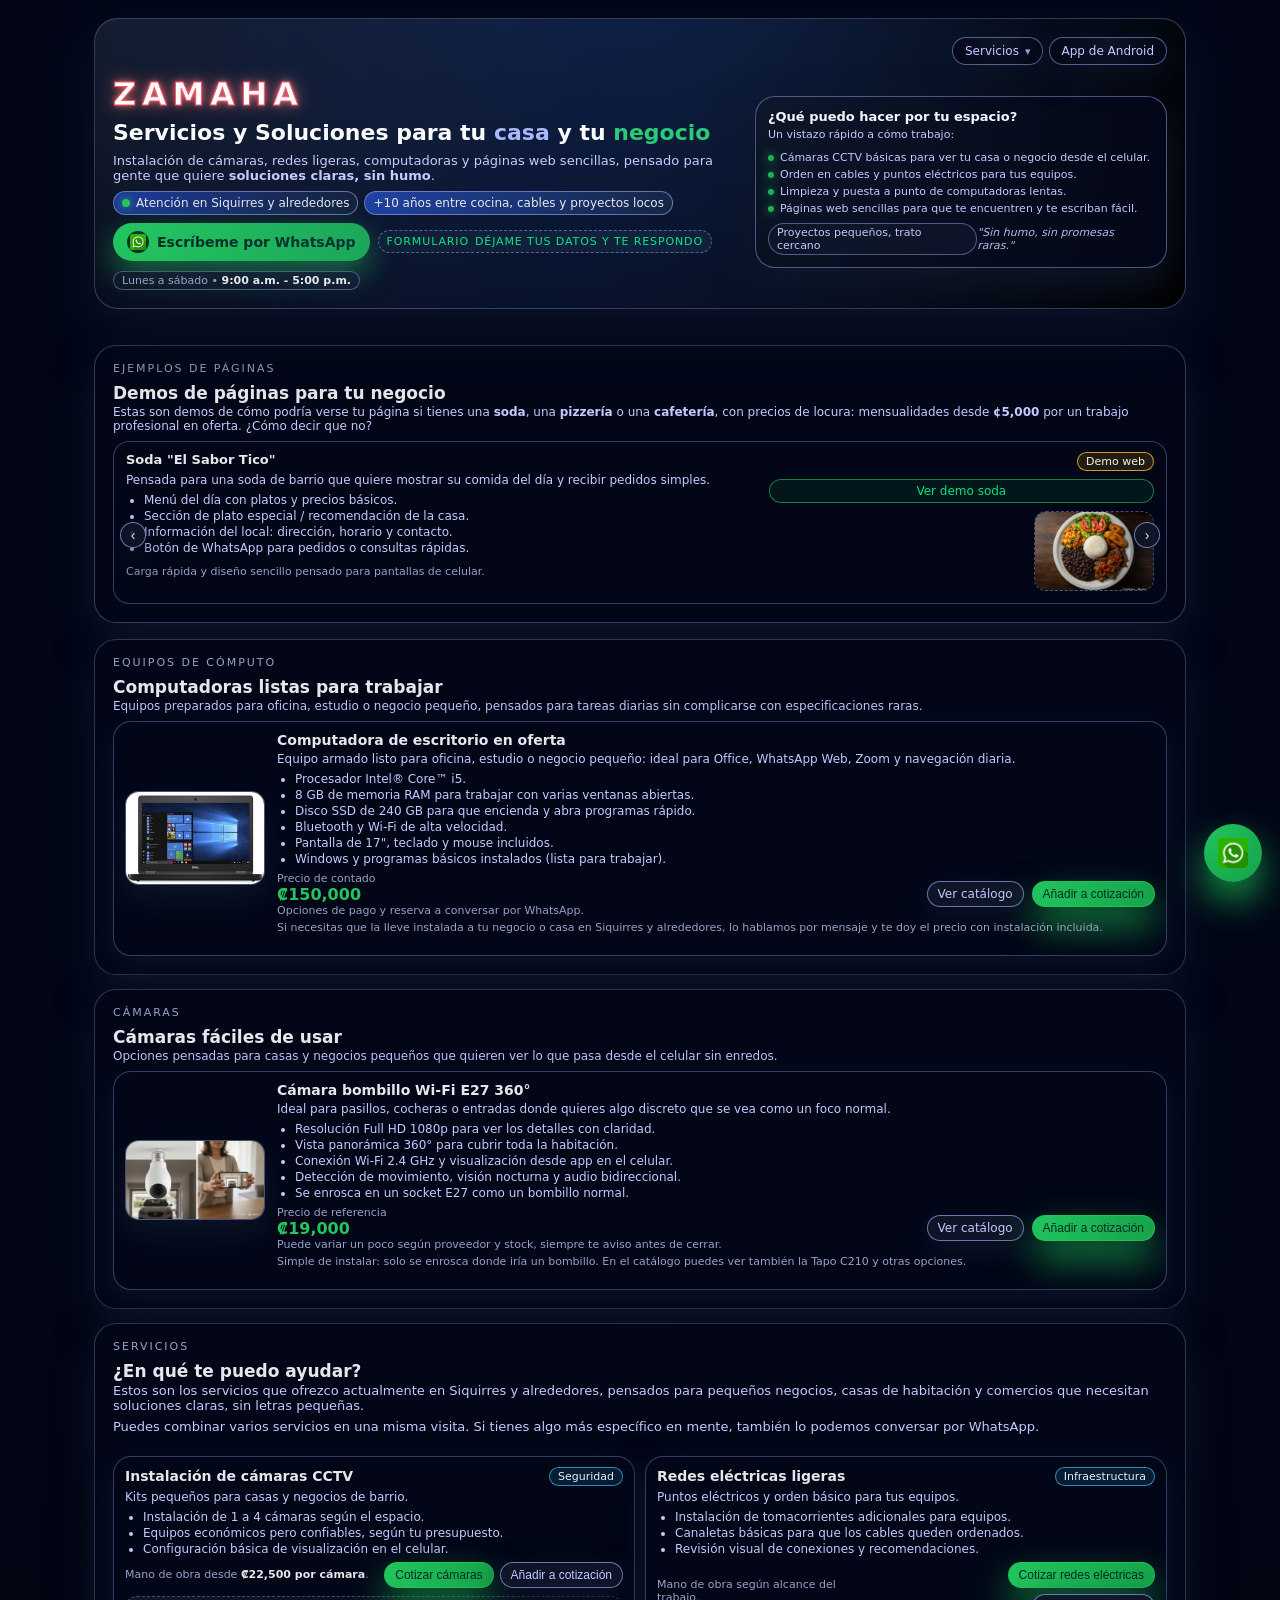
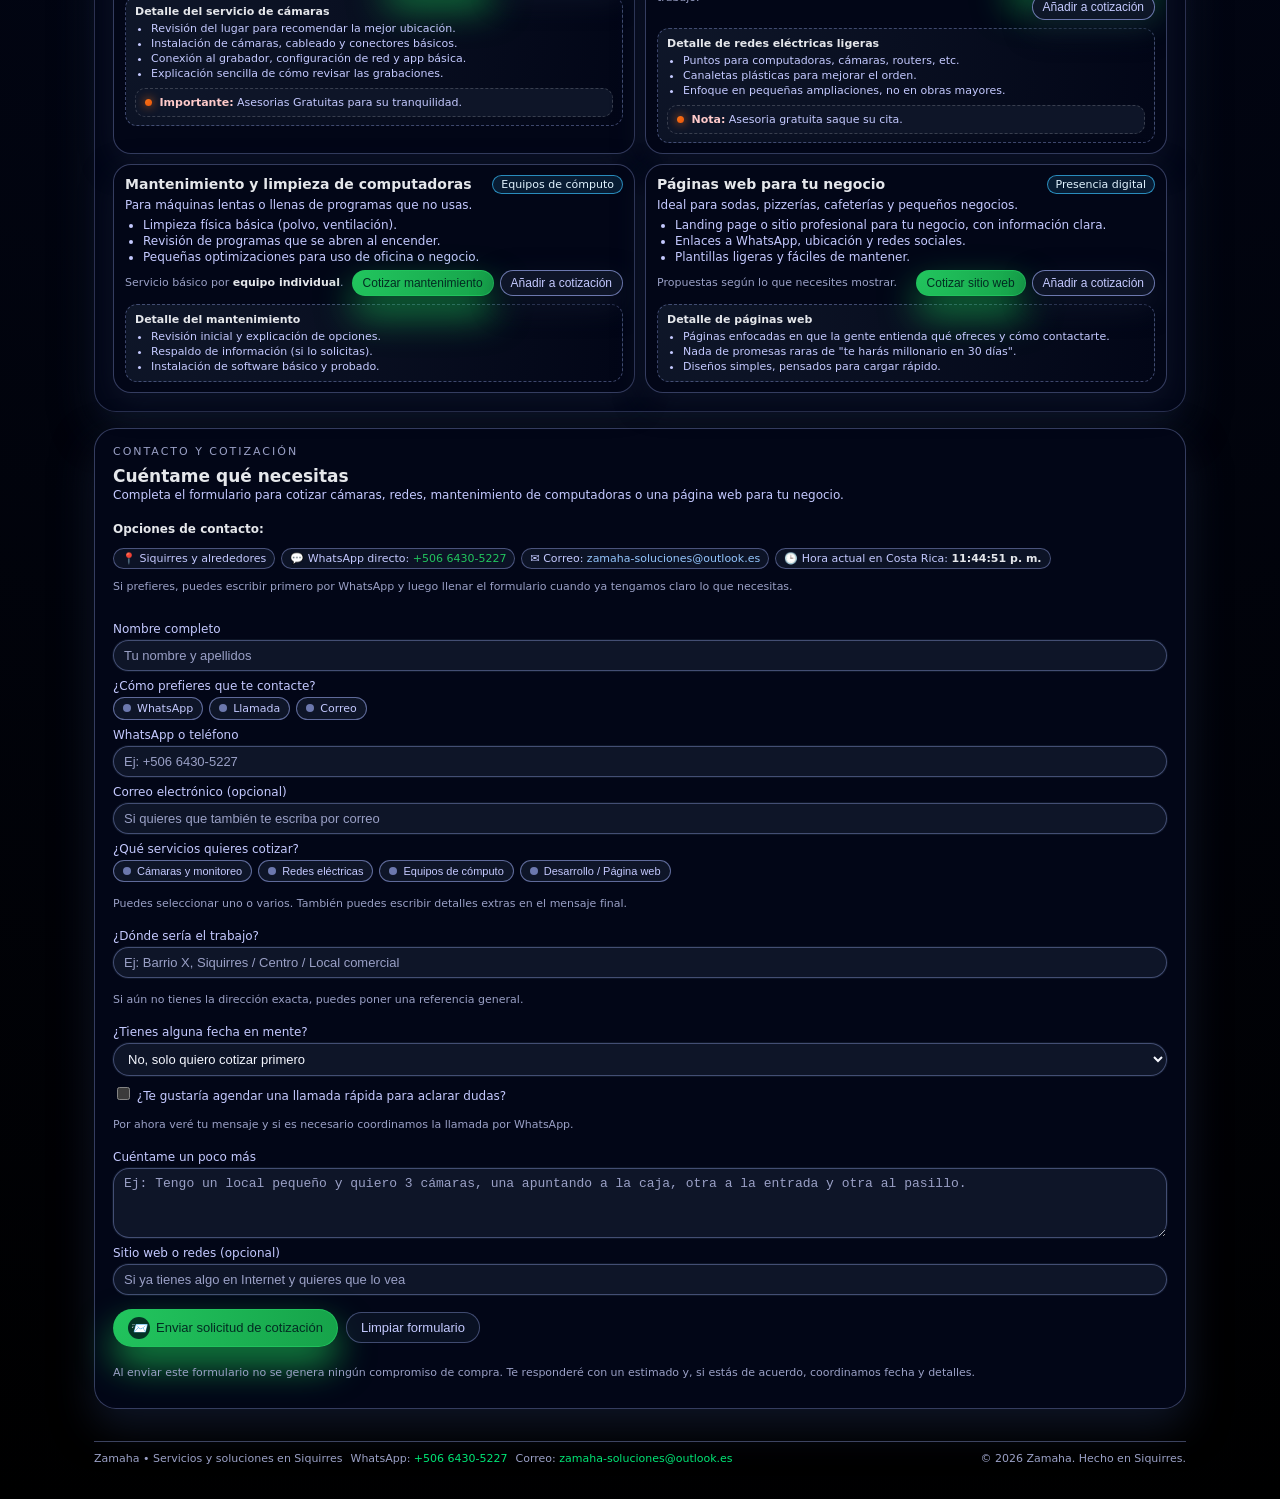
==== index.html @ 5516bb28 "index.html" ====
<!DOCTYPE html>
<html lang="es">
<head>
  <meta charset="UTF-8" />
  <title>Zamaha - Servicios y soluciones </title>
  <meta name="viewport" content="width=device-width, initial-scale=1.0" />
  <!-- Icono de la pestaña -->
  <link rel="icon" href="zamaha-logo.png" type="image/png" />
  <style>
    :root {
      --bg-main: #050816;
      --bg-card: #0c1224;
      --accent: #00c853;
      --accent-soft: rgba(0, 200, 83, 0.15);
      --accent-strong: #00e676;
      --text-main: #f5f7ff;
      --text-soft: #c4c9ff;
      --text-muted: #9aa0c6;
      --brand-red: #ff4b5c;
      --brand-blue: #1976d2;
      --border-soft: rgba(255, 255, 255, 0.08);
      --radius-lg: 22px;
      --radius-md: 16px;
      --radius-pill: 999px;
      --shadow-soft: 0 18px 40px rgba(15, 23, 42, 0.9);
      --shadow-sm: 0 10px 24px rgba(15, 23, 42, 0.65);
    }

    * {
      box-sizing: border-box;
    }

    body {
      margin: 0;
      min-height: 100vh;
      font-family: system-ui, -apple-system, BlinkMacSystemFont, "SF Pro Text",
        "Segoe UI", sans-serif;
      background: radial-gradient(circle at top, #020617 0, #020617 40%, #000 100%);
      color: var(--text-main);
      -webkit-font-smoothing: antialiased;
      color-scheme: dark;
    }

    .page-shell {
      max-width: 1120px;
      margin: 0 auto;
      padding: 18px 14px 34px;
      display: flex;
      flex-direction: column;
      gap: 16px;
    }

    header {
      margin-bottom: 20px;
    }

    .header-card {
      position: relative;
      border-radius: 24px;
      padding: 18px 18px 18px 18px;
      background: radial-gradient(circle at top left, #111827 0, #020617 45%, #000 100%);
      border: 1px solid rgba(148, 163, 231, 0.35);
      box-shadow: 0 22px 60px rgba(15, 23, 42, 0.8);
      overflow: hidden;
    }

    .header-grid {
      display: grid;
      grid-template-columns: minmax(0, 1.8fr) minmax(0, 1.2fr);
      gap: 14px;
      align-items: center;
    }

    .brand-title-display {
      display: inline-flex;
      align-items: center;
      gap: 8px;
      font-size: 32px;
      letter-spacing: 0.18em;
      text-transform: uppercase;
      font-weight: 800;
      color: #ffffff;
      margin-bottom: 6px;
      -webkit-text-stroke: 1px #ff4b5c;
      text-shadow:
        0 0 6px rgba(248, 113, 113, 0.9),
        0 0 18px rgba(248, 113, 113, 0.75);
    }

    .brand-pill {
      padding: 2px 9px;
      border-radius: 999px;
      font-size: 11px;
      text-transform: uppercase;
      letter-spacing: 0.08em;
      border: 1px solid rgba(148, 163, 231, 0.6);
      background: radial-gradient(circle at top left, rgba(30, 64, 175, 0.9), rgba(15, 23, 42, 0.9));
      color: #e5e7eb;
    }

    .hero-title {
      font-size: 22px;
      line-height: 1.25;
      margin: 0 0 6px;
      color: #f9fafb;
    }

    .hero-subtitle {
      margin: 0 0 8px;
      font-size: 13px;
      color: var(--text-soft);
    }

    .hero-badges {
      display: flex;
      flex-wrap: wrap;
      gap: 6px;
      margin-bottom: 8px;
    }

    .hero-badge {
      display: inline-flex;
      align-items: center;
      gap: 6px;
      padding: 4px 8px;
      border-radius: 999px;
      border: 1px solid rgba(148, 163, 231, 0.6);
      background: radial-gradient(circle at top left, rgba(30, 64, 175, 0.85), rgba(15, 23, 42, 0.9));
      font-size: 11px;
      color: #e5e7eb;
    }

    .hero-badge span {
      font-size: 12px;
    }

    .hero-badge-dot {
      width: 8px;
      height: 8px;
      border-radius: 999px;
      background: #22c55e;
      box-shadow: 0 0 10px rgba(34, 197, 94, 0.9);
    }

    .hero-contact-row {
      display: flex;
      flex-wrap: wrap;
      gap: 10px;
      align-items: center;
      margin-top: 8px;
    }

    .hero-contact-main {
      display: flex;
      flex-wrap: wrap;
      align-items: center;
      gap: 8px;
    }

    .hero-whatsapp {
      display: inline-flex;
      align-items: center;
      gap: 8px;
      padding: 8px 14px;
      border-radius: 999px;
      background: radial-gradient(circle at top left, #22c55e, #16a34a);
      color: #022c22;
      font-weight: 600;
      font-size: 14px;
      border: none;
      text-decoration: none;
      box-shadow: 0 12px 30px rgba(34, 197, 94, 0.5);
    }

    .hero-whatsapp-icon {
      width: 22px;
      height: 22px;
      border-radius: 999px;
      background: #022c22;
      display: flex;
      align-items: center;
      justify-content: center;
    }

    .hero-whatsapp-icon img {
      width: 16px;
      height: 16px;
      display: block;
    }

    .hero-secondary-link {
      font-size: 13px;
      color: var(--text-soft);
      text-decoration: none;
      display: inline-flex;
      align-items: center;
      gap: 6px;
      padding: 4px 8px;
      border-radius: 999px;
      background: rgba(15, 23, 42, 0.7);
      border: 1px dashed rgba(148, 163, 231, 0.5);
    }

    .hero-secondary-link span {
      font-size: 11px;
      text-transform: uppercase;
      letter-spacing: 0.08em;
      color: var(--accent-strong);
    }

    .hero-contact-meta {
      font-size: 11px;
      color: var(--text-muted);
      display: flex;
      gap: 10px;
      flex-wrap: wrap;
    }

    .hero-contact-meta strong {
      color: #e5e7eb;
    }

    .hero-contact-chip {
      padding: 2px 8px;
      border-radius: 999px;
      border: 1px solid rgba(148, 163, 231, 0.45);
      background: rgba(15, 23, 42, 0.75);
    }

    .hero-visual {
      position: relative;
      padding-left: 4px;
    }

    .hero-visual-card {
      position: relative;
      border-radius: 20px;
      padding: 12px;
      background: radial-gradient(circle at top left, rgba(15, 23, 42, 0.9), #020617);
      border: 1px solid rgba(148, 163, 231, 0.5);
      box-shadow: 0 18px 40px rgba(15, 23, 42, 0.85);
      overflow: hidden;
    }

    .hero-visual-title {
      font-size: 13px;
      font-weight: 600;
      margin-bottom: 4px;
    }

    .hero-visual-subtitle {
      font-size: 11px;
      color: var(--text-soft);
      margin-bottom: 10px;
    }

    .hero-visual-list {
      list-style: none;
      padding: 0;
      margin: 0 0 8px;
      font-size: 11px;
      color: var(--text-soft);
      display: grid;
      gap: 4px;
    }

    .hero-visual-list li {
      display: flex;
      align-items: center;
      gap: 6px;
    }

    .hero-visual-list li::before {
      content: "";
      width: 6px;
      height: 6px;
      border-radius: 999px;
      background: radial-gradient(circle at top left, #22c55e, #16a34a);
      box-shadow: 0 0 10px rgba(34, 197, 94, 0.9);
    }

    .hero-visual-footer {
      display: flex;
      justify-content: space-between;
      align-items: center;
      font-size: 11px;
      color: var(--text-soft);
      margin-top: 6px;
    }

    .hero-visual-badge {
      padding: 2px 8px;
      border-radius: 999px;
      border: 1px solid rgba(148, 163, 231, 0.5);
      background: rgba(15, 23, 42, 0.85);
    }

    .hero-visual-quote {
      font-style: italic;
      opacity: 0.9;
    }

    .hero-gradient-orbit {
      position: absolute;
      inset: -40%;
      background: radial-gradient(circle at top center, rgba(59, 130, 246, 0.35), transparent 60%);
      opacity: 0.7;
      pointer-events: none;
      mix-blend-mode: screen;
    }

    .hero-gradient-orbit::after {
      content: "";
      position: absolute;
      inset: 10%;
      border-radius: 999px;
      border: 1px dashed rgba(148, 163, 231, 0.4);
      opacity: 0.5;
    }

    /* ====== SECCIONES PRINCIPALES (UNA COLUMNA) ====== */
    main {
      display: flex;
      flex-direction: column;
      gap: 16px;
      align-items: stretch;
    }

    .main-column {
      display: flex;
      flex-direction: column;
      gap: 14px;
      width: 100%;
    }

    .section-label {
      font-size: 11px;
      text-transform: uppercase;
      letter-spacing: 0.18em;
      color: var(--text-muted);
      margin-bottom: 8px;
    }

    .section-title {
      font-size: 17px;
      margin: 0 0 2px;
      color: #e5e7eb;
    }

    .section-subtitle {
      font-size: 12px;
      color: var(--text-soft);
      margin: 0 0 8px;
    }

    .services-section {
      padding: 16px 18px 18px;
      border-radius: 22px;
      background: linear-gradient(145deg, #020617, #020617 45%, #020617);
      border: 1px solid rgba(148, 163, 231, 0.3);
      box-shadow: 0 18px 40px rgba(15, 23, 42, 0.85);
    }

    .services-grid {
      display: grid;
      grid-template-columns: minmax(0, 1fr);
      gap: 16px;
    }

    .services-intro {
      font-size: 13px;
      color: var(--text-soft);
    }

    .services-intro p {
      margin: 0 0 6px;
    }

    .services-intro strong {
      color: #e5e7eb;
    }

    .services-list {
      display: grid;
      grid-template-columns: minmax(0, 1fr);
      gap: 10px;
    }

    .service-card {
      position: relative;
      padding: 10px 11px 10px;
      border-radius: 18px;
      background: radial-gradient(circle at top left, #020617, #020617 60%, #020617);
      border: 1px solid rgba(148, 163, 231, 0.35);
      box-shadow: 0 10px 30px rgba(15, 23, 42, 0.8);
      overflow: hidden;
    }

    .service-header {
      display: flex;
      justify-content: space-between;
      align-items: center;
      gap: 8px;
      margin-bottom: 4px;
    }

    .service-title {
      margin: 0;
      font-size: 14px;
      color: #e5e7eb;
    }

    .service-tag {
      font-size: 11px;
      padding: 2px 8px;
      border-radius: 999px;
      background: rgba(56, 189, 248, 0.12);
      border: 1px solid rgba(56, 189, 248, 0.7);
      color: #e0f2fe;
      white-space: nowrap;
    }

    .service-highlight {
      font-size: 12px;
      color: var(--text-soft);
      margin-bottom: 6px;
    }

    .service-bullets {
      margin: 0 0 6px;
      padding-left: 18px;
      font-size: 12px;
      color: var(--text-soft);
    }

    .service-bullets li + li {
      margin-top: 2px;
    }

    .service-footer {
      display: flex;
      justify-content: space-between;
      align-items: center;
      gap: 8px;
      margin-top: 4px;
    }

    .service-price {
      font-size: 11px;
      color: var(--text-muted);
    }

    .service-price strong {
      color: #e5e7eb;
      font-weight: 600;
    }

    .service-actions {
      display: flex;
      flex-wrap: wrap;
      gap: 6px;
      justify-content: flex-end;
    }

    .service-tooltip {
      margin-top: 8px;
      padding: 8px 9px;
      border-radius: 12px;
      background: radial-gradient(circle at top left, rgba(15, 23, 42, 0.98), #020617);
      border: 1px dashed rgba(148, 163, 231, 0.4);
      font-size: 11px;
      color: var(--text-soft);
    }

    .service-tooltip-title {
      font-weight: 600;
      color: #e5e7eb;
      margin-bottom: 4px;
      font-size: 11px;
    }

    .service-list {
      margin: 0;
      padding-left: 16px;
    }

    .service-list li + li {
      margin-top: 2px;
    }

    .risk-zone-warning {
      margin-top: 8px;
      padding: 7px 9px;
      border-radius: 10px;
      border: 1px dashed rgba(248, 250, 252, 0.18);
      background: rgba(15, 23, 42, 0.95);
      font-size: 11px;
      color: var(--text-soft);
    }

    .risk-zone-warning strong {
      color: #fecaca;
    }

    .risk-dot {
      display: inline-block;
      width: 7px;
      height: 7px;
      border-radius: 999px;
      background: radial-gradient(circle at top left, #f97316, #ea580c);
      box-shadow: 0 0 10px rgba(248, 113, 22, 0.9);
      margin-right: 4px;
    }

    /* ======== PC Y CÁMARAS EN OFERTA ======== */
    .product-layout {
      display: grid;
      grid-template-columns: 140px minmax(0, 1fr);
      gap: 12px;
      align-items: center;
    }

    .product-image-wrapper {
      border-radius: 14px;
      border: 1px solid rgba(148, 163, 231, 0.45);
      background: radial-gradient(circle at top left, rgba(15, 23, 42, 0.98), #020617);
      overflow: hidden;
      box-shadow: 0 14px 32px rgba(15, 23, 42, 0.9);
    }

    .product-image {
      width: 100%;
      height: 100%;
      max-height: 130px;
      object-fit: cover;
      display: block;
    }

    .product-info-title {
      font-size: 14px;
      color: #e5e7eb;
      margin: 0 0 4px;
    }

    .product-info-sub {
      font-size: 12px;
      color: var(--text-soft);
      margin: 0 0 6px;
    }

    .product-specs {
      margin: 0 0 6px;
      padding-left: 18px;
      font-size: 12px;
      color: var(--text-soft);
    }

    .product-specs li + li {
      margin-top: 2px;
    }

    .product-footer-row {
      display: flex;
      flex-wrap: wrap;
      gap: 8px;
      align-items: center;
      justify-content: space-between;
    }

    .product-actions-row {
      display: flex;
      flex-wrap: wrap;
      gap: 8px;
      justify-content: flex-end;
      align-items: center;
    }

    .product-price {
      font-size: 13px;
      color: #e5e7eb;
    }

    .product-price span {
      font-size: 11px;
      color: var(--text-muted);
      display: block;
    }

    .product-price strong {
      font-size: 16px;
      color: #22c55e;
    }

    .product-note {
      font-size: 11px;
      color: var(--text-muted);
      margin-top: 4px;
    }

    .examples-section {
      padding: 16px 18px 18px;
      border-radius: 22px;
      background: radial-gradient(circle at top left, #020617, #020617 60%, #020617);
      border: 1px solid rgba(148, 163, 231, 0.35);
      box-shadow: 0 18px 40px rgba(15, 23, 42, 0.85);
    }

    .examples-grid {
      margin-top: 6px;
      display: grid;
      grid-template-columns: minmax(0, 1fr);
      gap: 10px;
    }

    .examples-card,
    .example-card {
      border-radius: 18px;
      padding: 10px 12px;
      background: radial-gradient(circle at top left, #020617, #020617 60%, #020617);
      border: 1px solid rgba(148, 163, 231, 0.35);
      box-shadow: 0 10px 30px rgba(15, 23, 42, 0.8);
      font-size: 13px;
      color: var(--text-soft);
    }

    .example-header {
      display: flex;
      justify-content: space-between;
      align-items: center;
      gap: 8px;
      margin-bottom: 4px;
    }

    .example-title {
      margin: 0;
      font-size: 13px;
      color: #e5e7eb;
    }

    .example-label {
      font-size: 11px;
      padding: 2px 8px;
      border-radius: 999px;
      border: 1px solid rgba(56, 189, 248, 0.7);
      background: rgba(56, 189, 248, 0.12);
      color: #e0f2fe;
      white-space: nowrap;
    }

    .example-desc {
      margin: 0;
      font-size: 12px;
    }

    .example-actions {
      margin-top: 6px;
      display: flex;
      flex-wrap: wrap;
      gap: 6px;
    }

    .example-link {
      font-size: 12px;
      color: var(--accent-strong);
      text-decoration: none;
      display: inline-flex;
      align-items: center;
      gap: 6px;
      padding: 4px 8px;
      border-radius: 999px;
      background: rgba(22, 163, 74, 0.1);
      border: 1px solid rgba(34, 197, 94, 0.6);
    }

    .example-link span {
      font-size: 12px;
    }

    .example-note {
      font-size: 11px;
      color: var(--text-muted);
      margin-top: 4px;
    }

    .web-examples-grid {
      margin-top: 10px;
      display: grid;
      grid-template-columns: minmax(0, 1fr);
      gap: 10px;
    }

    .contact-card {
      padding: 16px 18px 18px;
      border-radius: 22px;
      background: radial-gradient(circle at top left, #020617, #020617 60%, #020617);
      border: 1px solid rgba(148, 163, 231, 0.35);
      box-shadow: 0 18px 40px rgba(15, 23, 42, 0.9);
    }

    .contact-grid {
      display: grid;
      grid-template-columns: minmax(0, 1fr);
      gap: 10px;
    }

    .contact-meta {
      font-size: 12px;
      color: var(--text-soft);
    }

    .contact-meta strong {
      color: #e5e7eb;
    }

    .contact-meta-row {
      display: flex;
      flex-wrap: wrap;
      gap: 6px;
      margin-top: 6px;
    }

    .contact-chip {
      padding: 3px 8px;
      border-radius: 999px;
      background: rgba(15, 23, 42, 0.85);
      border: 1px solid rgba(148, 163, 231, 0.45);
      font-size: 11px;
      color: var(--text-soft);
    }

    form {
      margin-top: 8px;
      display: grid;
      grid-template-columns: minmax(0, 1fr);
      gap: 8px;
    }

    label {
      font-size: 12px;
      color: var(--text-soft);
    }

    .field-group {
      display: flex;
      flex-direction: column;
      gap: 4px;
    }

    input[type="text"],
    input[type="email"],
    input[type="tel"],
    input[type="date"],
    input[type="time"],
    input[type="url"],
    textarea,
    select {
      width: 100%;
      border-radius: 999px;
      border: 1px solid rgba(148, 163, 231, 0.4);
      background: rgba(15, 23, 42, 0.95);
      color: var(--text-main);
      padding: 7px 10px;
      font-size: 13px;
      outline: none;
      box-shadow: 0 0 0 1px rgba(15, 23, 42, 0.9);
    }

    textarea {
      border-radius: 16px;
      min-height: 70px;
      resize: vertical;
    }

    input::placeholder,
    textarea::placeholder {
      color: var(--text-muted);
    }

    input:focus,
    textarea:focus,
    select:focus {
      border-color: rgba(34, 197, 94, 0.8);
      box-shadow: 0 0 0 1px rgba(22, 163, 74, 0.75);
    }

    .small-hint {
      font-size: 11px;
      color: var(--text-muted);
    }

    .pill-row {
      display: flex;
      flex-wrap: wrap;
      gap: 6px;
    }

    .pill {
      padding: 4px 9px;
      border-radius: 999px;
      border: 1px solid rgba(148, 163, 231, 0.6);
      background: rgba(15, 23, 42, 0.95);
      font-size: 11px;
      color: var(--text-soft);
      display: inline-flex;
      align-items: center;
      gap: 6px;
      cursor: pointer;
      user-select: none;
    }

    .pill.active {
      background: rgba(22, 163, 74, 0.15);
      border-color: rgba(34, 197, 94, 0.8);
      color: var(--accent-strong);
    }

    .pill-dot {
      width: 8px;
      height: 8px;
      border-radius: 999px;
      background: rgba(148, 163, 231, 0.7);
    }

    .pill.active .pill-dot {
      background: radial-gradient(circle at top left, #22c55e, #16a34a);
      box-shadow: 0 0 8px rgba(34, 197, 94, 0.9);
    }

    .btn-row {
      display: flex;
      flex-wrap: wrap;
      gap: 8px;
      margin-top: 6px;
      align-items: center;
    }

    .btn {
      display: inline-flex;
      align-items: center;
      justify-content: center;
      gap: 6px;
      padding: 7px 14px;
      border-radius: 999px;
      border: 1px solid rgba(148, 163, 231, 0.65);
      background: rgba(15, 23, 42, 0.95);
      color: var(--text-main);
      font-size: 13px;
      cursor: pointer;
      text-decoration: none;
      transition:
        background 0.12s ease,
        border-color 0.12s ease,
        transform 0.08s ease,
        box-shadow 0.12s ease;
      box-shadow: 0 10px 28px rgba(15, 23, 42, 0.85);
    }

    .btn-small {
      padding: 5px 10px;
      font-size: 12px;
    }

    .btn-primary {
      background: radial-gradient(circle at top left, #22c55e, #16a34a);
      color: #022c22;
      border-color: rgba(34, 197, 94, 0.9);
      box-shadow: 0 18px 36px rgba(22, 163, 74, 0.85);
    }

    .btn-primary:hover {
      filter: brightness(1.06);
      transform: translateY(-1px);
    }

    .btn-secondary {
      background: rgba(15, 23, 42, 0.95);
      color: var(--text-soft);
      border-color: rgba(148, 163, 231, 0.7);
    }

    .btn-secondary:hover {
      background: radial-gradient(circle at top, rgba(15, 23, 42, 0.9), #020617);
      transform: translateY(-1px);
    }

    .btn-ghost {
      background: rgba(15, 23, 42, 0.65);
      border-color: rgba(148, 163, 231, 0.4);
      color: var(--text-soft);
      box-shadow: none;
    }

    .btn-ghost:hover {
      background: radial-gradient(circle at top, rgba(15, 23, 42, 0.85), #020617);
      box-shadow: var(--shadow-sm);
    }

    .btn-whatsapp {
      background: radial-gradient(circle at top left, #22c55e, #16a34a);
      color: #022c22;
      border-color: rgba(34, 197, 94, 0.9);
      box-shadow: 0 18px 36px rgba(22, 163, 74, 0.85);
    }

    .btn-whatsapp:hover {
      filter: brightness(1.06);
      transform: translateY(-1px);
    }

    .btn-icon {
      width: 22px;
      height: 22px;
      border-radius: 999px;
      background: rgba(2, 44, 34, 0.95);
      display: inline-flex;
      align-items: center;
      justify-content: center;
      color: #bbf7d0;
      font-size: 14px;
    }

    /* ----- LAYOUT RESPONSIVE ----- */
    @media (min-width: 840px) {
      .services-list {
        grid-template-columns: minmax(0, 1.1fr) minmax(0, 1.1fr);
      }

      .web-examples-grid {
        grid-template-columns: minmax(0, 1.1fr) minmax(0, 1.1fr);
      }
    }

    @media (max-width: 840px) {
      .header-grid {
        grid-template-columns: minmax(0, 1fr);
      }

      .hero-visual {
        margin-top: 10px;
      }

      .product-layout {
        grid-template-columns: minmax(0, 1fr);
      }
    }

    @media (max-width: 640px) {
      .page-shell {
        padding: 14px 10px 24px;
      }

      .header-card {
        padding: 16px 14px 16px;
      }

      .services-section,
      .examples-section,
      .contact-card {
        padding: 14px 12px 14px;
      }
    }

    /* ----- CARRUSEL DE EJEMPLOS DE PÁGINAS WEB ----- */
    .carousel {
      position: relative;
      margin-top: 8px;
      overflow: hidden;
      border-radius: 16px;
      border: 1px solid rgba(148, 163, 231, 0.35);
      background: radial-gradient(circle at top left, #020617, #020617 65%, #020617);
    }

    .carousel-track {
      display: flex;
      transition: transform 0.4s ease;
    }

    .carousel-slide {
      min-width: 100%;
      padding: 10px 12px 12px;
    }

    .carousel-content {
      display: grid;
      grid-template-columns: minmax(0, 1.8fr) minmax(0, 1.1fr);
      gap: 12px;
      font-size: 12px;
      color: var(--text-soft);
      align-items: flex-start;
    }

    .carousel-main {
      display: flex;
      flex-direction: column;
      gap: 6px;
    }

    .carousel-side {
      display: flex;
      flex-direction: column;
      gap: 8px;
      align-items: flex-end;
      text-align: right;
    }

    .carousel-title-row {
      display: flex;
      justify-content: space-between;
      align-items: center;
      gap: 8px;
    }

    .carousel-title {
      margin: 0;
      font-size: 13px;
      color: #e5e7eb;
    }

    .carousel-badge {
      font-size: 11px;
      padding: 2px 8px;
      border-radius: 999px;
      border: 1px solid rgba(251, 191, 36, 0.8);
      background: rgba(251, 191, 36, 0.12);
      color: #fef3c7;
      white-space: nowrap;
    }

    .carousel-text {
      margin: 0;
      font-size: 12px;
    }

    .carousel-bullets {
      margin: 0;
      padding-left: 18px;
      font-size: 12px;
      color: var(--text-soft);
    }

    .carousel-bullets li + li {
      margin-top: 2px;
    }

    .carousel-image-placeholder {
      width: 120px;
      height: 80px;
      border-radius: 12px;
      border: 1px dashed rgba(148, 163, 231, 0.45);
      background: radial-gradient(circle at top left, rgba(15, 23, 42, 0.98), #020617);
      overflow: hidden;
      position: relative;
      cursor: zoom-in;
    }

    .carousel-image-preview {
      width: 100%;
      height: 100%;
      object-fit: cover;
      display: block;
      transition: transform 0.18s ease;
    }

    .carousel-image-placeholder:hover .carousel-image-preview {
      transform: scale(1.08);
    }

    .carousel-demo-link {
      justify-content: center;
      width: 100%;
    }

    .carousel-controls {
      position: absolute;
      inset-block: 50%;
      left: 0;
      right: 0;
      display: flex;
      justify-content: space-between;
      padding: 0 6px;
      transform: translateY(-50%);
      pointer-events: none;
    }

    .carousel-btn {
      width: 26px;
      height: 26px;
      border-radius: 999px;
      border: 1px solid rgba(148, 163, 231, 0.7);
      background: rgba(15, 23, 42, 0.9);
      color: #e5e7eb;
      display: inline-flex;
      align-items: center;
      justify-content: center;
      font-size: 14px;
      cursor: pointer;
      pointer-events: auto;
      transition:
        background 0.12s ease,
        transform 0.08s ease,
        border-color 0.12s ease;
      box-shadow: 0 12px 30px rgba(15, 23, 42, 0.9);
    }

    .carousel-btn:hover {
      background: rgba(30, 64, 175, 0.95);
      border-color: rgba(191, 219, 254, 1);
      transform: translateY(-1px);
    }

    @media (max-width: 720px) {
      .carousel-content {
        grid-template-columns: minmax(0, 1fr);
      }
      .carousel-side {
        align-items: flex-start;
        text-align: left;
      }
      .carousel-demo-link {
        width: auto;
        align-self: flex-start;
      }
    }

    /* ----- LIGHTBOX DE IMÁGENES ----- */
    .image-lightbox {
      position: fixed;
      inset: 0;
      display: none;
      align-items: center;
      justify-content: center;
      z-index: 70;
    }

    .image-lightbox-backdrop {
      position: absolute;
      inset: 0;
      background: rgba(0, 0, 0, 0.78);
    }

    .image-lightbox-img {
      position: relative;
      max-width: 92vw;
      max-height: 92vh;
      border-radius: 18px;
      box-shadow: 0 24px 80px rgba(15, 23, 42, 0.95);
      border: 1px solid rgba(148, 163, 231, 0.6);
    }

    /* ----- FOOTER ----- */
    footer {
      margin-top: 16px;
      padding: 10px 0 0;
      border-top: 1px solid rgba(148, 163, 231, 0.4);
      display: flex;
      justify-content: space-between;
      align-items: center;
      gap: 10px;
      font-size: 11px;
      color: var(--text-muted);
    }

    .footer-left,
    .footer-right {
      display: flex;
      flex-wrap: wrap;
      gap: 8px;
      align-items: center;
    }

    .footer-left a {
      color: var(--accent-strong);
      text-decoration: none;
    }

    .footer-left a:hover {
      text-decoration: underline;
    }

    .footer-right span {
      white-space: nowrap;
    }

    @media (max-width: 640px) {
      footer {
        flex-direction: column;
        align-items: flex-start;
      }

      .footer-right {
        justify-content: flex-start;
      }
    }

    /* ----- Menú de servicios en el header ----- */
    .header-top-row {
      display: flex;
      justify-content: flex-end;
      align-items: center;
      margin-bottom: 10px;
      position: relative;
      z-index: 3;
      gap: 8px;
    }

    .services-tab-wrapper {
      position: relative;
      display: inline-flex;
      align-items: center;
    }

    .services-tab-button {
      display: inline-flex;
      align-items: center;
      gap: 6px;
      padding: 6px 12px;
      border-radius: 999px;
      border: 1px solid rgba(148, 163, 231, 0.55);
      background: radial-gradient(circle at top, rgba(15, 23, 42, 0.9), #020617);
      color: var(--text-soft);
      font-size: 12px;
      cursor: pointer;
      box-shadow: 0 10px 30px rgba(15, 23, 42, 0.7);
      backdrop-filter: blur(12px);
      -webkit-backdrop-filter: blur(12px);
      text-decoration: none;
      transition:
        background 0.16s ease,
        border-color 0.16s ease,
        color 0.16s ease,
        transform 0.08s ease;
    }

    .services-tab-button:hover {
      border-color: var(--accent-strong);
      color: var(--accent-strong);
      transform: translateY(-1px);
    }

    .services-tab-chevron {
      font-size: 11px;
      opacity: 0.8;
    }

    .services-dropdown-menu {
      position: absolute;
      top: 100%;
      right: 0;
      margin-top: 0;
      min-width: 220px;
      padding: 8px;
      border-radius: 14px;
      background: radial-gradient(circle at top, rgba(15, 23, 42, 1), #020617);
      border: 1px solid var(--border-soft);
      box-shadow: 0 18px 45px rgba(15, 23, 42, 0.85);
      display: none;
      z-index: 22;
    }

    .services-dropdown-menu a {
      display: block;
      padding: 7px 10px;
      border-radius: 10px;
      font-size: 13px;
      color: var(--text-soft);
      text-decoration: none;
      line-height: 1.3;
      transition:
        background 0.14s ease,
        color 0.14s ease,
        transform 0.08s ease;
    }

    .services-dropdown-menu a + a {
      margin-top: 4px;
    }

    .services-dropdown-menu a:hover {
      background: rgba(22, 163, 74, 0.12);
      color: var(--accent-strong);
      transform: translateX(2px);
    }

    .services-tab-wrapper:hover .services-dropdown-menu {
      display: block;
    }

    @media (max-width: 768px) {
      .header-top-row {
        justify-content: flex-start;
        margin-bottom: 10px;
      }

      .services-dropdown-menu {
        right: auto;
        left: 0;
        width: min(260px, 80vw);
      }
    }

    /* ----- Botón flotante de WhatsApp ----- */
    .floating-whatsapp {
      position: fixed;
      right: 18px;
      bottom: 18px;
      width: 58px;
      height: 58px;
      border-radius: 999px;
      background: radial-gradient(circle at top left, #22c55e, #16a34a);
      display: flex;
      align-items: center;
      justify-content: center;
      color: #022c22;
      box-shadow: 0 18px 36px rgba(22, 163, 74, 0.9);
      text-decoration: none;
      z-index: 50;
      transition:
        transform 0.12s ease,
        filter 0.12s ease,
        box-shadow 0.12s ease;
    }

    .floating-whatsapp:hover {
      transform: translateY(-2px) scale(1.03);
      filter: brightness(1.05);
      box-shadow: 0 20px 40px rgba(22, 163, 74, 1);
    }

    .floating-whatsapp-img {
      width: 30px;
      height: 30px;
      display: block;
    }

    /* ======== Ajustes extra para pantallas de celular pequeñas ======== */
    @media (max-width: 480px) {
      .page-shell {
        padding: 10px 8px 22px;
      }

      .header-card {
        padding: 14px 10px;
      }

      .hero-title {
        font-size: 18px;
        line-height: 1.3;
      }

      .hero-subtitle {
        font-size: 12px;
      }

      .hero-contact-row {
        flex-direction: column;
        align-items: flex-start;
        gap: 8px;
      }

      .hero-contact-main {
        flex-direction: column;
        align-items: stretch;
        gap: 8px;
      }

      .hero-whatsapp,
      .hero-secondary-link {
        width: 100%;
        justify-content: center;
        text-align: center;
      }

      .services-section,
      .examples-section,
      .contact-card {
        padding: 12px 10px 14px;
      }

      footer {
        flex-direction: column;
        align-items: flex-start;
        font-size: 11px;
        gap: 6px;
      }
    }
  </style>
</head>
<body>
  <div class="page-shell">
    <!-- SECCIÓN 1: ENCABEZADO -->
    <header>
      <div class="header-card">
        <div class="hero-gradient-orbit"></div>

        <div class="header-top-row">
  <div class="header-top-spacer"></div>
  <div class="header-top-actions">
    <div class="services-tab-wrapper">
      <a class="services-tab-button" href="servicios.html">
        Servicios
        <span class="services-tab-chevron">▾</span>
      </a>
      <div class="services-dropdown-menu">
        <a href="camaras.html">Cámaras y monitoreo</a>
        <a href="redes-electricas.html">Redes eléctricas</a>
        <a href="equipos.html">Equipos de cómputo</a>
        <a href="ejemplos-web.html">Desarrollo web y sistemas</a>
      </div>
    </div>

    <!-- NUEVO BOTÓN DESCARGAR APP -->
    <a class="services-tab-button" href="zamaha.apk" download>
      App de Android
    </a>
  </div>
</div>


        <div class="header-grid">
          <div>
            <div class="brand-title-display">ZAMAHA</div>

            <h1 class="hero-title">
              Servicios y Soluciones para tu
              <span style="color: #a5b4fc;">casa</span> y tu
              <span style="color: #22c55e;">negocio</span>
            </h1>

            <p class="hero-subtitle">
              Instalación de cámaras, redes ligeras, computadoras y páginas web sencillas,
              pensado para gente que quiere <strong>soluciones claras, sin humo</strong>.
            </p>

            <div class="hero-badges">
              <div class="hero-badge">
                <span class="hero-badge-dot"></span>
                <span>Atención en Siquirres y alrededores</span>
              </div>
              <div class="hero-badge">
                <span>+10 años entre cocina, cables y proyectos locos</span>
              </div>
            </div>

            <div class="hero-contact-row">
              <div class="hero-contact-main">
                <a class="hero-whatsapp"
                   href="https://wa.me/50664305227?text=Hola%2C%20me%20gustar%C3%ADa%20cotizar%20un%20servicio%20con%20Zamaha"
                   target="_blank" rel="noopener noreferrer">
                  <span class="hero-whatsapp-icon">
                    <img src="icono-whatsapp.png" alt="WhatsApp" />
                  </span>
                  <span>Escríbeme por WhatsApp</span>
                </a>
                <a href="#contacto" class="hero-secondary-link">
                  <span>Formulario</span>
                  <span>Déjame tus datos y te respondo</span>
                </a>
              </div>
              <div class="hero-contact-meta">
                <div class="hero-contact-chip">
                  Lunes a sábado • <strong>9:00 a.m. - 5:00 p.m.</strong>
                </div>
              </div>
            </div>
          </div>

          <div class="hero-visual">
            <div class="hero-visual-card">
              <div class="hero-visual-title">¿Qué puedo hacer por tu espacio?</div>
              <div class="hero-visual-subtitle">Un vistazo rápido a cómo trabajo:</div>
              <ul class="hero-visual-list">
                <li>Cámaras CCTV básicas para ver tu casa o negocio desde el celular.</li>
                <li>Orden en cables y puntos eléctricos para tus equipos.</li>
                <li>Limpieza y puesta a punto de computadoras lentas.</li>
                <li>Páginas web sencillas para que te encuentren y te escriban fácil.</li>
              </ul>
              <div class="hero-visual-footer">
                <span class="hero-visual-badge">Proyectos pequeños, trato cercano</span>
                <span class="hero-visual-quote">"Sin humo, sin promesas raras."</span>
              </div>
            </div>
          </div>
        </div>
      </div>
    </header>

    <!-- SECCIÓN 2: DEMO PÁGINAS -->
    <section class="examples-section">
      <div class="section-label">Ejemplos de páginas</div>
      <h2 class="section-title">Demos de páginas para tu negocio</h2>
      <p class="section-subtitle">
        Estas son demos de cómo podría verse tu página si tienes una
        <strong>soda</strong>, una <strong>pizzería</strong> o una
        <strong>cafetería</strong>, con precios de locura: mensualidades desde
        <strong>¢5,000</strong> por un trabajo profesional en oferta.
        ¿Cómo decir que no?
      </p>

      <div class="carousel" id="webExamplesCarousel">
        <div class="carousel-track">
          <!-- Slide 1: Soda -->
          <div class="carousel-slide">
            <div class="carousel-content">
              <div class="carousel-main">
                <div class="carousel-title-row">
                  <h3 class="carousel-title">Soda "El Sabor Tico"</h3>
                </div>
                <p class="carousel-text">
                  Pensada para una soda de barrio que quiere mostrar su comida del día
                  y recibir pedidos simples.
                </p>
                <ul class="carousel-bullets">
                  <li>Menú del día con platos y precios básicos.</li>
                  <li>Sección de plato especial / recomendación de la casa.</li>
                  <li>Información del local: dirección, horario y contacto.</li>
                  <li>Botón de WhatsApp para pedidos o consultas rápidas.</li>
                </ul>
                <p class="example-note">
                  Carga rápida y diseño sencillo pensado para pantallas de celular.
                </p>
              </div>
              <div class="carousel-side">
                <span class="carousel-badge">Demo web</span>
                <a href="soda.html" class="example-link carousel-demo-link" target="_blank">
                  <span>Ver demo soda</span>
                </a>
                <div class="carousel-image-placeholder"
                     data-full="soda-hero-plate.png"
                     data-alt="Soda El Sabor Tico">
                  <img src="soda-hero-plate.png"
                       alt="Soda El Sabor Tico"
                       class="carousel-image-preview" />
                </div>
              </div>
            </div>
          </div>

          <!-- Slide 2: Pizzería -->
          <div class="carousel-slide">
            <div class="carousel-content">
              <div class="carousel-main">
                <div class="carousel-title-row">
                  <h3 class="carousel-title">Pizzería "La Esquina"</h3>
                </div>
                <p class="carousel-text">
                  Ideal para una pizzería de barrio que quiere mostrar sus combos
                  y recibir pedidos por WhatsApp.
                </p>
                <ul class="carousel-bullets">
                  <li>Carta de pizzas y combos con precios claros.</li>
                  <li>Sección de promociones, 2x1 y ofertas por día.</li>
                  <li>Fotos sencillas de tus pizzas más vendidas.</li>
                  <li>Información de horarios, ubicación y forma de hacer pedidos.</li>
                </ul>
                <p class="example-note">
                  Perfecta para que la gente vea tus promos rápido desde el teléfono.
                </p>
              </div>
              <div class="carousel-side">
                <span class="carousel-badge">Demo web</span>
                <a href="pizzeria.html" class="example-link carousel-demo-link" target="_blank">
                  <span>Ver demo pizzería</span>
                </a>
                <div class="carousel-image-placeholder"
                     data-full="pizza-close-1.jpg"
                     data-alt="Pizzería La Esquina">
                  <img src="pizza-close-1.jpg"
                       alt="Pizzería La Esquina"
                       class="carousel-image-preview" />
                </div>
              </div>
            </div>
          </div>

          <!-- Slide 3: Cafetería -->
          <div class="carousel-slide">
            <div class="carousel-content">
              <div class="carousel-main">
                <div class="carousel-title-row">
                  <h3 class="carousel-title">Cafetería "Café del Barrio"</h3>
                </div>
                <p class="carousel-text">
                  Pensada para una cafetería pequeña que quiere mostrar su ambiente
                  y sus bebidas especiales.
                </p>
                <ul class="carousel-bullets">
                  <li>Galería sencilla de bebidas, postres y repostería.</li>
                  <li>Sección de bebida del día o de temporada.</li>
                  <li>Información de ubicación, horario y contacto.</li>
                  <li>Botón de WhatsApp para reservas o encargos.</li>
                </ul>
                <p class="example-note">
                  Ayuda a transmitir el ambiente del lugar sin complicarse.
                </p>
              </div>
              <div class="carousel-side">
                <span class="carousel-badge">Demo web</span>
                <a href="cafeteria.html" class="example-link carousel-demo-link" target="_blank">
                  <span>Ver demo cafetería</span>
                </a>
                <div class="carousel-image-placeholder"
                     data-full="coffee-table-1.jpg"
                     data-alt="Cafetería Café del Barrio">
                  <img src="coffee-table-1.jpg"
                       alt="Cafetería Café del Barrio"
                       class="carousel-image-preview" />
                </div>
              </div>
            </div>
          </div>
        </div>

        <div class="carousel-controls">
          <button class="carousel-btn" id="carouselPrev" type="button">&#8249;</button>
          <button class="carousel-btn" id="carouselNext" type="button">&#8250;</button>
        </div>
      </div>
    </section>

    <main>
      <!-- SECCIÓN 3: COMPUTADORAS -->
      <div class="main-column">
        <section class="services-section" id="equipos-computo">
          <div class="section-label">Equipos de cómputo</div>
          <h2 class="section-title">Computadoras listas para trabajar</h2>
          <p class="section-subtitle">
            Equipos preparados para oficina, estudio o negocio pequeño, pensados para tareas
            diarias sin complicarse con especificaciones raras.
          </p>

          <!-- PC en oferta -->
          <article class="service-card">
            <div class="product-layout">
              <div class="product-image-wrapper">
                <img src="dell-latitude-5480.jpg"
                     alt="Computadora de escritorio en oferta"
                     class="product-image" />
              </div>
              <div>
                <h3 class="product-info-title">Computadora de escritorio en oferta</h3>
                <p class="product-info-sub">
                  Equipo armado listo para oficina, estudio o negocio pequeño: ideal para Office,
                  WhatsApp Web, Zoom y navegación diaria.
                </p>
                <ul class="product-specs">
                  <li>Procesador Intel® Core™ i5.</li>
                  <li>8 GB de memoria RAM para trabajar con varias ventanas abiertas.</li>
                  <li>Disco SSD de 240 GB para que encienda y abra programas rápido.</li>
                  <li>Bluetooth y Wi-Fi de alta velocidad.</li>
                  <li>Pantalla de 17", teclado y mouse incluidos.</li>
                  <li>Windows y programas básicos instalados (lista para trabajar).</li>
                </ul>
                <div class="product-footer-row">
                  <div class="product-price">
                    <span>Precio de contado</span>
                    <strong>₡150,000</strong>
                    <span>Opciones de pago y reserva a conversar por WhatsApp.</span>
                  </div>
                  <div class="product-actions-row">
                    <a class="btn btn-secondary btn-small" href="equipos.html">
                      Ver catálogo
                    </a>
                    <button
                      type="button"
                      class="btn btn-primary btn-small js-agregar"
                      data-service="Equipos de cómputo"
                      data-item="Computadora de escritorio en oferta – ₡150,000">
                      Añadir a cotización
                    </button>
                  </div>
                </div>
                <p class="product-note">
                  Si necesitas que la lleve instalada a tu negocio o casa en Siquirres y alrededores,
                  lo hablamos por mensaje y te doy el precio con instalación incluida.
                </p>
              </div>
            </div>
          </article>
        </section>

        <!-- SECCIÓN 4: CÁMARAS -->
        <section class="services-section" id="camaras">
          <div class="section-label">Cámaras</div>
          <h2 class="section-title">Cámaras fáciles de usar</h2>
          <p class="section-subtitle">
            Opciones pensadas para casas y negocios pequeños que quieren ver lo que pasa
            desde el celular sin enredos.
          </p>

          <!-- Cámara bombillo E27 en oferta -->
          <article class="service-card">
            <div class="product-layout">
              <div class="product-image-wrapper">
                <img src="camara-bombillo-e27-split.png"
                     alt="Cámara bombillo Wi-Fi E27 360°"
                     class="product-image" />
              </div>
              <div>
                <h3 class="product-info-title">Cámara bombillo Wi-Fi E27 360°</h3>
                <p class="product-info-sub">
                  Ideal para pasillos, cocheras o entradas donde quieres algo discreto
                  que se vea como un foco normal.
                </p>
                <ul class="product-specs">
                  <li>Resolución Full HD 1080p para ver los detalles con claridad.</li>
                  <li>Vista panorámica 360° para cubrir toda la habitación.</li>
                  <li>Conexión Wi-Fi 2.4 GHz y visualización desde app en el celular.</li>
                  <li>Detección de movimiento, visión nocturna y audio bidireccional.</li>
                  <li>Se enrosca en un socket E27 como un bombillo normal.</li>
                </ul>
                <div class="product-footer-row">
                  <div class="product-price">
                    <span>Precio de referencia</span>
                    <strong>₡19,000</strong>
                    <span>Puede variar un poco según proveedor y stock, siempre te aviso antes de cerrar.</span>
                  </div>
                  <div class="product-actions-row">
                    <a class="btn btn-secondary btn-small" href="camaras.html">
                      Ver catálogo
                    </a>
                    <button
                      type="button"
                      class="btn btn-primary btn-small js-agregar"
                      data-service="Cámaras CCTV"
                      data-item="Cámara bombillo Wi-Fi E27 360° – ₡19,000">
                      Añadir a cotización
                    </button>
                  </div>
                </div>
                <p class="product-note">
                  Simple de instalar: solo se enrosca donde iría un bombillo.
                  En el catálogo puedes ver también la Tapo C210 y otras opciones.
                </p>
              </div>
            </div>
          </article>
        </section>

        <!-- (Opcional) Sección de servicios generales se queda después de cámaras -->
        <section class="services-section" id="servicios">
          <div class="section-label">Servicios</div>
          <div class="services-grid">
            <div class="services-intro">
              <h2 class="section-title">¿En qué te puedo ayudar?</h2>
              <p>
                Estos son los servicios que ofrezco actualmente en Siquirres y alrededores,
                pensados para pequeños negocios, casas de habitación y comercios que necesitan
                soluciones claras, sin letras pequeñas.
              </p>
              <p>
                Puedes combinar varios servicios en una misma visita. Si tienes algo más
                específico en mente, también lo podemos conversar por WhatsApp.
              </p>
            </div>

            <div class="services-list">
              <!-- Cámaras CCTV -->
              <article class="service-card">
                <div class="service-header">
                  <h3 class="service-title">Instalación de cámaras CCTV</h3>
                  <span class="service-tag">Seguridad</span>
                </div>
                <div class="service-highlight">Kits pequeños para casas y negocios de barrio.</div>
                <ul class="service-bullets">
                  <li>Instalación de 1 a 4 cámaras según el espacio.</li>
                  <li>Equipos económicos pero confiables, según tu presupuesto.</li>
                  <li>Configuración básica de visualización en el celular.</li>
                </ul>
                <div class="service-footer">
                  <div class="service-price">
                    Mano de obra desde <strong>₡22,500 por cámara</strong>.
                  </div>
                  <div class="service-actions">
                    <button class="btn btn-primary btn-small js-cotizar" data-service="Cámaras CCTV">
                      Cotizar cámaras
                    </button>
                    <button class="btn btn-secondary btn-small js-agregar" data-service="Cámaras CCTV">
                      Añadir a cotización
                    </button>
                  </div>
                </div>
                <div class="service-tooltip">
                  <div class="service-tooltip-title">Detalle del servicio de cámaras</div>
                  <ul class="service-list">
                    <li>Revisión del lugar para recomendar la mejor ubicación.</li>
                    <li>Instalación de cámaras, cableado y conectores básicos.</li>
                    <li>Conexión al grabador, configuración de red y app básica.</li>
                    <li>Explicación sencilla de cómo revisar las grabaciones.</li>
                  </ul>
                  <div class="risk-zone-warning">
                    <span class="risk-dot"></span>
                    <strong>Importante:</strong> Asesorias Gratuitas para su tranquilidad.
                  </div>
                </div>
              </article>

              <!-- Redes eléctricas ligeras -->
              <article class="service-card">
                <div class="service-header">
                  <h3 class="service-title">Redes eléctricas ligeras</h3>
                  <span class="service-tag">Infraestructura</span>
                </div>
                <div class="service-highlight">Puntos eléctricos y orden básico para tus equipos.</div>
                <ul class="service-bullets">
                  <li>Instalación de tomacorrientes adicionales para equipos.</li>
                  <li>Canaletas básicas para que los cables queden ordenados.</li>
                  <li>Revisión visual de conexiones y recomendaciones.</li>
                </ul>
                <div class="service-footer">
                  <div class="service-price">
                    Mano de obra según alcance del trabajo.
                  </div>
                  <div class="service-actions">
                    <button class="btn btn-primary btn-small js-cotizar" data-service="Redes eléctricas">
                      Cotizar redes eléctricas
                    </button>
                    <button class="btn btn-secondary btn-small js-agregar" data-service="Redes eléctricas">
                      Añadir a cotización
                    </button>
                  </div>
                </div>
                <div class="service-tooltip">
                  <div class="service-tooltip-title">Detalle de redes eléctricas ligeras</div>
                  <ul class="service-list">
                    <li>Puntos para computadoras, cámaras, routers, etc.</li>
                    <li>Canaletas plásticas para mejorar el orden.</li>
                    <li>Enfoque en pequeñas ampliaciones, no en obras mayores.</li>
                  </ul>
                  <div class="risk-zone-warning">
                    <span class="risk-dot"></span>
                    <strong>Nota:</strong> Asesoria gratuita saque su cita.
                  </div>
                </div>
              </article>

              <!-- Mantenimiento y limpieza de PCs -->
              <article class="service-card">
                <div class="service-header">
                  <h3 class="service-title">Mantenimiento y limpieza de computadoras</h3>
                  <span class="service-tag">Equipos de cómputo</span>
                </div>
                <div class="service-highlight">Para máquinas lentas o llenas de programas que no usas.</div>
                <ul class="service-bullets">
                  <li>Limpieza física básica (polvo, ventilación).</li>
                  <li>Revisión de programas que se abren al encender.</li>
                  <li>Pequeñas optimizaciones para uso de oficina o negocio.</li>
                </ul>
                <div class="service-footer">
                  <div class="service-price">
                    Servicio básico por <strong>equipo individual</strong>.
                  </div>
                  <div class="service-actions">
                    <button class="btn btn-primary btn-small js-cotizar" data-service="Equipos de cómputo">
                      Cotizar mantenimiento
                    </button>
                    <button class="btn btn-secondary btn-small js-agregar" data-service="Equipos de cómputo">
                      Añadir a cotización
                    </button>
                  </div>
                </div>
                <div class="service-tooltip">
                  <div class="service-tooltip-title">Detalle del mantenimiento</div>
                  <ul class="service-list">
                    <li>Revisión inicial y explicación de opciones.</li>
                    <li>Respaldo de información (si lo solicitas).</li>
                    <li>Instalación de software básico y probado.</li>
                  </ul>
                </div>
              </article>

              <!-- Desarrollo web -->
              <article class="service-card">
                <div class="service-header">
                  <h3 class="service-title">Páginas web para tu negocio</h3>
                  <span class="service-tag">Presencia digital</span>
                </div>
                <div class="service-highlight">Ideal para sodas, pizzerías, cafeterías y pequeños negocios.</div>
                <ul class="service-bullets">
                  <li>Landing page o sitio profesional para tu negocio, con información clara.</li>
                  <li>Enlaces a WhatsApp, ubicación y redes sociales.</li>
                  <li>Plantillas ligeras y fáciles de mantener.</li>
                </ul>
                <div class="service-footer">
                  <div class="service-price">
                    Propuestas según lo que necesites mostrar.
                  </div>
                  <div class="service-actions">
                    <button class="btn btn-primary btn-small js-cotizar" data-service="Desarrollo web">
                      Cotizar sitio web
                    </button>
                    <button class="btn btn-secondary btn-small js-agregar" data-service="Desarrollo web">
                      Añadir a cotización
                    </button>
                  </div>
                </div>
                <div class="service-tooltip">
                  <div class="service-tooltip-title">Detalle de páginas web</div>
                  <ul class="service-list">
                    <li>Páginas enfocadas en que la gente entienda qué ofreces y cómo contactarte.</li>
                    <li>Nada de promesas raras de "te harás millonario en 30 días".</li>
                    <li>Diseños simples, pensados para cargar rápido.</li>
                  </ul>
                </div>
              </article>
            </div>
          </div>
        </section>
      </div>

      <!-- SECCIÓN 5: CONTACTO Y COTIZACIÓN -->
      <div class="main-column">
        <section class="contact-card" id="contacto">
          <div class="section-label">Contacto y cotización</div>
          <h2 class="section-title">Cuéntame qué necesitas</h2>
          <p class="section-subtitle">
            Completa el formulario para cotizar cámaras, redes, mantenimiento de computadoras
            o una página web para tu negocio.
          </p>

          <div class="contact-grid">
            <div class="contact-meta">
              <p>
                <strong>Opciones de contacto:</strong>
              </p>
              <div class="contact-meta-row">
                <span class="contact-chip">
                  📍 Siquirres y alrededores
                </span>
                <span class="contact-chip">
                  💬 WhatsApp directo:
                  <a href="https://wa.me/50664305227" target="_blank" rel="noopener noreferrer"
                     style="color: #22c55e; text-decoration: none;">
                    +506 6430-5227
                  </a>
                </span>
                <span class="contact-chip">
                  ✉ Correo:
                  <a href="mailto:zamaha-soluciones@outlook.es"
                     style="color: #93c5fd; text-decoration: none;">
                    zamaha-soluciones@outlook.es
                  </a>
                </span>
                <span class="contact-chip">
                  🕒 Hora actual en Costa Rica:
                  <strong id="crTime">--:--:--</strong>
                </span>
              </div>
              <p class="small-hint">
                Si prefieres, puedes escribir primero por WhatsApp y luego llenar el formulario
                cuando ya tengamos claro lo que necesitas.
              </p>
            </div>

            <div>
              <form action="https://formspree.io/f/mqazkrwr" method="POST">
                <!-- Nombre completo -->
                <div class="field-group">
                  <label for="nombre">Nombre completo</label>
                  <input type="text" id="nombre" name="nombre"
                         placeholder="Tu nombre y apellidos" required />
                </div>

                <!-- Medio de contacto preferido -->
                <div class="field-group">
                  <label>¿Cómo prefieres que te contacte?</label>
                  <div class="pill-row">
                    <label class="pill">
                      <input type="radio" name="medioContacto" value="WhatsApp" style="display:none;" checked />
                      <span class="pill-dot"></span>
                      WhatsApp
                    </label>
                    <label class="pill">
                      <input type="radio" name="medioContacto" value="Llamada" style="display:none;" />
                      <span class="pill-dot"></span>
                      Llamada
                    </label>
                    <label class="pill">
                      <input type="radio" name="medioContacto" value="Correo electrónico" style="display:none;" />
                      <span class="pill-dot"></span>
                      Correo
                    </label>
                  </div>
                </div>

                <!-- WhatsApp / Teléfono y correo -->
                <div class="field-group">
                  <label for="telefono">WhatsApp o teléfono</label>
                  <input type="tel" id="telefono" name="telefono"
                         placeholder="Ej: +506 6430-5227" required />
                </div>

                <div class="field-group">
                  <label for="correo">Correo electrónico (opcional)</label>
                  <input type="email" id="correo" name="correo"
                         placeholder="Si quieres que también te escriba por correo" />
                </div>

                <!-- Servicios a cotizar -->
                <div class="field-group">
                  <label>¿Qué servicios quieres cotizar?</label>
                  <div class="pill-row">
                    <button type="button" class="pill service-pill-btn" data-service="Cámaras CCTV">
                      <span class="pill-dot"></span>
                      Cámaras y monitoreo
                    </button>
                    <button type="button" class="pill service-pill-btn" data-service="Redes eléctricas">
                      <span class="pill-dot"></span>
                      Redes eléctricas
                    </button>
                    <button type="button" class="pill service-pill-btn" data-service="Equipos de cómputo">
                      <span class="pill-dot"></span>
                      Equipos de cómputo
                    </button>
                    <button type="button" class="pill service-pill-btn" data-service="Desarrollo web">
                      <span class="pill-dot"></span>
                      Desarrollo / Página web
                    </button>
                  </div>
                  <input type="hidden" id="servicesField" name="serviciosSeleccionados" />
                  <p class="small-hint">
                    Puedes seleccionar uno o varios. También puedes escribir detalles extras
                    en el mensaje final.
                  </p>
                </div>

                <!-- Ubicación del trabajo -->
                <div class="field-group">
                  <label for="ubicacionTrabajo">¿Dónde sería el trabajo?</label>
                  <input type="text" id="ubicacionTrabajo" name="ubicacionTrabajo"
                         placeholder="Ej: Barrio X, Siquirres / Centro / Local comercial" />
                  <p class="small-hint">
                    Si aún no tienes la dirección exacta, puedes poner una referencia general.
                  </p>
                </div>

                <!-- Preferencias de fecha -->
                <div class="field-group">
                  <label>¿Tienes alguna fecha en mente?</label>
                  <select id="tieneFecha" name="tieneFecha">
                    <option value="No">No, solo quiero cotizar primero</option>
                    <option value="Sí">Sí, tengo una fecha aproximada</option>
                  </select>
                </div>

                <div id="fechaWrapper" style="display:none; gap: 6px;">
                  <div class="field-group">
                    <label for="fechaEstimada">Fecha aproximada</label>
                    <input type="date" id="fechaEstimada" name="fechaEstimada" />
                  </div>
                  <div class="field-group">
                    <label for="horaEstimada">Hora aproximada</label>
                    <input type="time" id="horaEstimada" name="horaEstimada" />
                  </div>
                </div>

                <!-- Llamada rápida -->
                <div class="field-group">
                  <label>
                    <input type="checkbox" id="quiereLlamada" name="quiereLlamada" />
                    ¿Te gustaría agendar una llamada rápida para aclarar dudas?
                  </label>
                  <p class="small-hint">
                    Por ahora veré tu mensaje y si es necesario coordinamos la llamada por WhatsApp.
                  </p>
                </div>

                <!-- Mensaje libre -->
                <div class="field-group">
                  <label for="mensaje">Cuéntame un poco más</label>
                  <textarea id="mensaje" name="mensaje"
                            placeholder="Ej: Tengo un local pequeño y quiero 3 cámaras, una apuntando a la caja, otra a la entrada y otra al pasillo."></textarea>
                </div>

                <!-- URL opcional -->
                <div class="field-group">
                  <label for="urlReferencia">Sitio web o redes (opcional)</label>
                  <input type="url" id="urlReferencia" name="urlReferencia"
                         placeholder="Si ya tienes algo en Internet y quieres que lo vea" />
                </div>

                <!-- Botones de envío -->
                <div class="btn-row">
                  <button type="submit" class="btn btn-primary btn-whatsapp">
                    <span class="btn-icon">📨</span>
                    Enviar solicitud de cotización
                  </button>
                  <button type="reset" class="btn btn-ghost">
                    Limpiar formulario
                  </button>
                </div>

                <p class="small-hint">
                  Al enviar este formulario no se genera ningún compromiso de compra.
                  Te responderé con un estimado y, si estás de acuerdo, coordinamos fecha y detalles.
                </p>
              </form>
            </div>
          </div>
        </section>
      </div>
    </main>

    <footer>
      <div class="footer-left">
        <span>Zamaha • Servicios y soluciones en Siquirres</span>
        <span>WhatsApp:
          <a href="https://wa.me/50664305227" target="_blank" rel="noopener noreferrer">
            +506 6430-5227
          </a>
        </span>
        <span>Correo:
          <a href="mailto:zamaha-soluciones@outlook.es">
            zamaha-soluciones@outlook.es
          </a>
        </span>
      </div>
      <div class="footer-right">
        <span>© <span id="year"></span> Zamaha. Hecho en Siquirres.</span>
      </div>
    </footer>

    <!-- Lightbox para ver las imágenes en grande -->
    <div id="imageLightbox" class="image-lightbox">
      <div class="image-lightbox-backdrop"></div>
      <img id="lightboxImage" class="image-lightbox-img" src="" alt="" />
    </div>

    <a class="floating-whatsapp"
       href="https://wa.me/50664305227?text=Hola%2C%20me%20gustar%C3%ADa%20cotizar%20un%20servicio%20con%20Zamaha"
       target="_blank" rel="noopener noreferrer">
      <img src="icono-whatsapp.png" alt="WhatsApp" class="floating-whatsapp-img" />
    </a>
  </div>

  <script>
    // Año en el footer
    document.getElementById('year').textContent = new Date().getFullYear();

    // Reloj de hora en Costa Rica
    const crTimeEl = document.getElementById('crTime');

    function updateCRTime() {
      if (!crTimeEl) return;
      const now = new Date();
      const options = {
        hour: '2-digit',
        minute: '2-digit',
        second: '2-digit',
        hour12: true,
        timeZone: 'America/Costa_Rica'
      };
      crTimeEl.textContent = now.toLocaleTimeString('es-CR', options);
    }

    updateCRTime();
    setInterval(updateCRTime, 1000);

    // Lógica de selección de medio de contacto
    const contactPills = document.querySelectorAll('.field-group input[name="medioContacto"]');
    const pillLabels = document.querySelectorAll('.field-group .pill');

    pillLabels.forEach(label => {
      label.addEventListener('click', () => {
        const input = label.querySelector('input[type="radio"]');
        if (!input) return;

        contactPills.forEach(radio => {
          const parentLabel = radio.closest('.pill');
          if (parentLabel) parentLabel.classList.remove('active');
        });

        input.checked = true;
        label.classList.add('active');
      });
    });

    const servicePillsBtns = document.querySelectorAll('.service-pill-btn');
    const servicesField = document.getElementById('servicesField');

    function updateServicesField() {
      if (!servicesField) return;
      const active = [];
      servicePillsBtns.forEach(btn => {
        if (btn.classList.contains('active')) {
          active.push(btn.dataset.service);
        }
      });
      servicesField.value = active.join(', ');
    }

    // Preseleccionar servicio desde la URL (?service=...)
    const urlParams = new URLSearchParams(window.location.search);
    const servicioDesdeURL = urlParams.get('service');

    if (servicioDesdeURL && servicePillsBtns.length > 0) {
      servicePillsBtns.forEach(btn => {
        if (btn.dataset.service === servicioDesdeURL) {
          btn.classList.add('active');
        }
      });
      updateServicesField();
    }

    servicePillsBtns.forEach(btn => {
      btn.addEventListener('click', () => {
        btn.classList.toggle('active');
        updateServicesField();
      });
    });

    // Botones de "Cotizar" en servicios
    const serviceButtons = document.querySelectorAll('.js-cotizar');
    const addButtons = document.querySelectorAll('.js-agregar');
    const mensajeField = document.getElementById('mensaje');

    serviceButtons.forEach(btn => {
      btn.addEventListener('click', () => {
        const service = btn.dataset.service;

        // Activar el servicio correspondiente
        servicePillsBtns.forEach(pill => {
          if (pill.dataset.service === service) {
            pill.classList.add('active');
          }
        });
        updateServicesField();

        const contactoSection = document.getElementById('contacto');
        if (contactoSection) {
          contactoSection.scrollIntoView({ behavior: 'smooth', block: 'start' });
        }
      });
    });

    // Botones "Añadir a cotización" (servicios y ofertas)
    addButtons.forEach(btn => {
      btn.addEventListener('click', () => {
        const service = btn.dataset.service;
        const item = btn.dataset.item;
        const current = mensajeField.value || '';
        let addition = '';

        if (item) {
          const line = `Quiero cotizar: ${item}`;
          addition = current ? `\n\n${line}` : line;
        } else if (service) {
          const line = `Quiero incluir también: ${service}`;
          addition = current ? `\n\n${line}` : line;
        }

        mensajeField.value = current + addition;

        if (service) {
          servicePillsBtns.forEach(pill => {
            if (pill.dataset.service === service) {
              pill.classList.add('active');
            }
          });
          updateServicesField();
        }

        const contactoSection = document.getElementById('contacto');
        if (contactoSection) {
          contactoSection.scrollIntoView({ behavior: 'smooth', block: 'start' });
        }
      });
    });

    // Preferencias de fecha
    const tieneFechaSelect = document.getElementById('tieneFecha');
    const fechaWrapper = document.getElementById('fechaWrapper');
    const fechaInput = document.getElementById('fechaEstimada');
    const horaInput = document.getElementById('horaEstimada');
    const quiereLlamadaCheckbox = document.getElementById('quiereLlamada');
    const calendlyContainer = document.getElementById('calendlyContainer');

    if (tieneFechaSelect) {
      tieneFechaSelect.addEventListener('change', () => {
        if (tieneFechaSelect.value === 'Sí') {
          fechaWrapper.style.display = 'grid';
        } else {
          fechaWrapper.style.display = 'none';
          fechaInput.value = '';
          horaInput.value = '';
        }
      });
    }

    if (quiereLlamadaCheckbox && calendlyContainer) {
      quiereLlamadaCheckbox.addEventListener('change', () => {
        calendlyContainer.style.display = quiereLlamadaCheckbox.checked ? 'block' : 'none';
      });
    }

    // Carrusel de ejemplos
    const carousel = document.getElementById('webExamplesCarousel');
    const carouselTrack = carousel ? carousel.querySelector('.carousel-track') : null;
    const carouselSlides = carousel ? carousel.querySelectorAll('.carousel-slide') : [];
    const prevBtn = document.getElementById('carouselPrev');
    const nextBtn = document.getElementById('carouselNext');
    let currentSlide = 0;

    function updateCarousel() {
      const offset = -currentSlide * 100;
      if (carouselTrack) {
        carouselTrack.style.transform = `translateX(${offset}%)`;
      }
    }

    if (prevBtn && nextBtn && carouselSlides.length > 0) {
      prevBtn.addEventListener('click', () => {
        currentSlide = (currentSlide - 1 + carouselSlides.length) % carouselSlides.length;
        updateCarousel();
      });

      nextBtn.addEventListener('click', () => {
        currentSlide = (currentSlide + 1) % carouselSlides.length;
        updateCarousel();
      });

      updateCarousel();
    }

    // Lightbox para las imágenes del carrusel
    const imagePlaceholders = document.querySelectorAll('.carousel-image-placeholder');
    const imageLightbox = document.getElementById('imageLightbox');
    const lightboxImage = document.getElementById('lightboxImage');

    if (imageLightbox && lightboxImage && imagePlaceholders.length > 0) {
      imagePlaceholders.forEach(box => {
        box.addEventListener('click', () => {
          const src = box.dataset.full;
          const alt = box.dataset.alt || '';
          if (!src) return;
          lightboxImage.src = src;
          lightboxImage.alt = alt;
          imageLightbox.style.display = 'flex';
        });
      });

      imageLightbox.addEventListener('click', () => {
        imageLightbox.style.display = 'none';
        lightboxImage.src = '';
        lightboxImage.alt = '';
      });
    }
        // --- Fix botón flotante de WhatsApp en WebView / app ---
    (function () {
      const floatBtn = document.querySelector('.floating-whatsapp');
      if (!floatBtn) return;

      floatBtn.addEventListener('click', function (e) {
        // En muchos WebView, target="_blank" hace que el enlace no abra.
        // Forzamos a que se abra en la misma ventana.
        e.preventDefault();
        window.location.href = this.href;
      });
    })();
  </script>
</body>
</html>
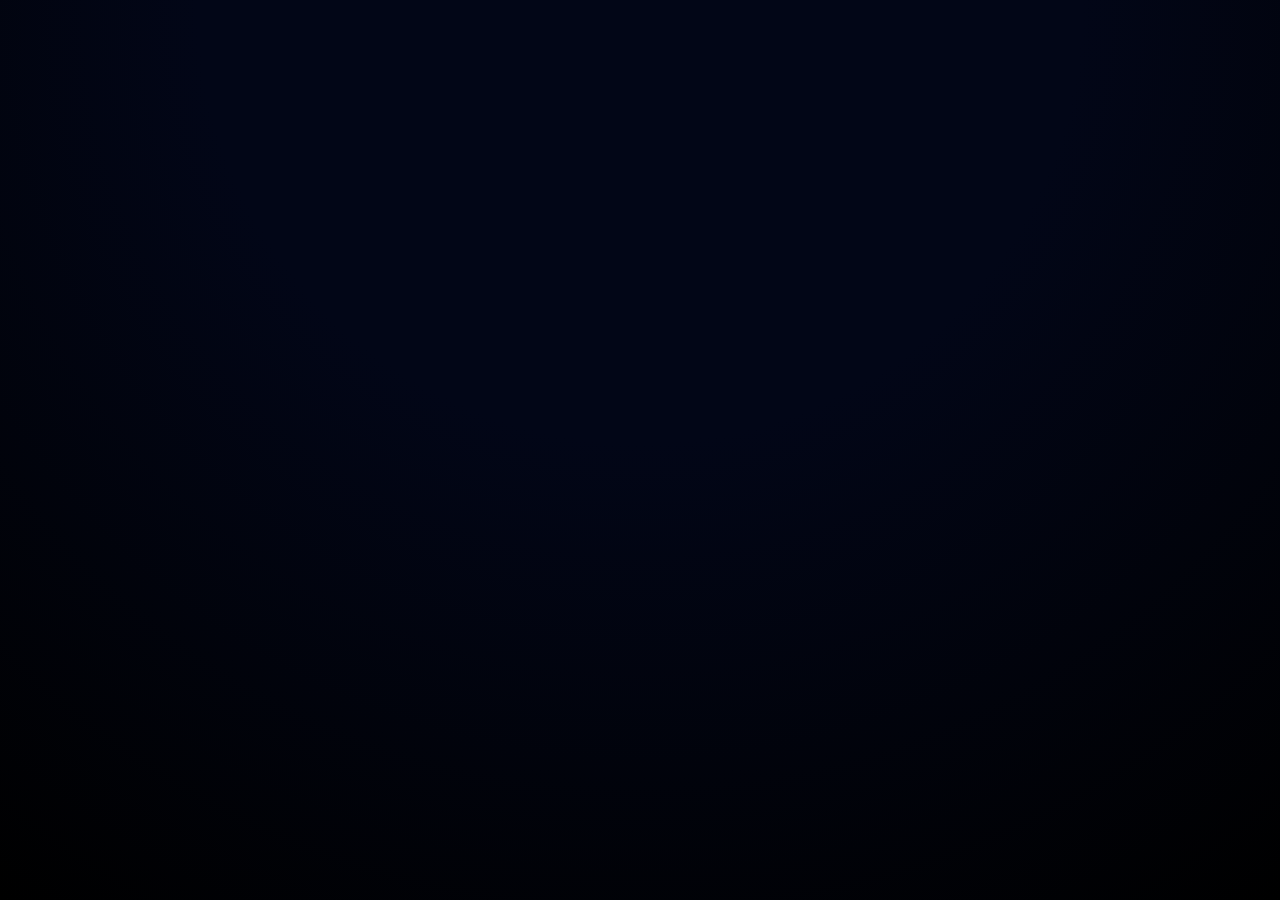
==== commit d71da8bc: "index.html" ====
--- a/index.html
+++ b/index.html
@@ -2,7 +2,7 @@
 <html lang="es">
 <head>
   <meta charset="UTF-8" />
-  <title>Zamaha - Servicios y soluciones </title>
+  <title>Zamaha - Servicios y soluciones</title>
   <meta name="viewport" content="width=device-width, initial-scale=1.0" />
   <!-- Icono de la pestaña -->
   <link rel="icon" href="zamaha-logo.png" type="image/png" />
@@ -1122,1240 +1122,4 @@
       }
     }
 
-    /* ----- LIGHTBOX DE IMÁGENES ----- */
-    .image-lightbox {
-      position: fixed;
-      inset: 0;
-      display: none;
-      align-items: center;
-      justify-content: center;
-      z-index: 70;
-    }
-
-    .image-lightbox-backdrop {
-      position: absolute;
-      inset: 0;
-      background: rgba(0, 0, 0, 0.78);
-    }
-
-    .image-lightbox-img {
-      position: relative;
-      max-width: 92vw;
-      max-height: 92vh;
-      border-radius: 18px;
-      box-shadow: 0 24px 80px rgba(15, 23, 42, 0.95);
-      border: 1px solid rgba(148, 163, 231, 0.6);
-    }
-
-    /* ----- FOOTER ----- */
-    footer {
-      margin-top: 16px;
-      padding: 10px 0 0;
-      border-top: 1px solid rgba(148, 163, 231, 0.4);
-      display: flex;
-      justify-content: space-between;
-      align-items: center;
-      gap: 10px;
-      font-size: 11px;
-      color: var(--text-muted);
-    }
-
-    .footer-left,
-    .footer-right {
-      display: flex;
-      flex-wrap: wrap;
-      gap: 8px;
-      align-items: center;
-    }
-
-    .footer-left a {
-      color: var(--accent-strong);
-      text-decoration: none;
-    }
-
-    .footer-left a:hover {
-      text-decoration: underline;
-    }
-
-    .footer-right span {
-      white-space: nowrap;
-    }
-
-    @media (max-width: 640px) {
-      footer {
-        flex-direction: column;
-        align-items: flex-start;
-      }
-
-      .footer-right {
-        justify-content: flex-start;
-      }
-    }
-
-    /* ----- Menú de servicios en el header ----- */
-    .header-top-row {
-      display: flex;
-      justify-content: flex-end;
-      align-items: center;
-      margin-bottom: 10px;
-      position: relative;
-      z-index: 3;
-      gap: 8px;
-    }
-
-    .services-tab-wrapper {
-      position: relative;
-      display: inline-flex;
-      align-items: center;
-    }
-
-    .services-tab-button {
-      display: inline-flex;
-      align-items: center;
-      gap: 6px;
-      padding: 6px 12px;
-      border-radius: 999px;
-      border: 1px solid rgba(148, 163, 231, 0.55);
-      background: radial-gradient(circle at top, rgba(15, 23, 42, 0.9), #020617);
-      color: var(--text-soft);
-      font-size: 12px;
-      cursor: pointer;
-      box-shadow: 0 10px 30px rgba(15, 23, 42, 0.7);
-      backdrop-filter: blur(12px);
-      -webkit-backdrop-filter: blur(12px);
-      text-decoration: none;
-      transition:
-        background 0.16s ease,
-        border-color 0.16s ease,
-        color 0.16s ease,
-        transform 0.08s ease;
-    }
-
-    .services-tab-button:hover {
-      border-color: var(--accent-strong);
-      color: var(--accent-strong);
-      transform: translateY(-1px);
-    }
-
-    .services-tab-chevron {
-      font-size: 11px;
-      opacity: 0.8;
-    }
-
-    .services-dropdown-menu {
-      position: absolute;
-      top: 100%;
-      right: 0;
-      margin-top: 0;
-      min-width: 220px;
-      padding: 8px;
-      border-radius: 14px;
-      background: radial-gradient(circle at top, rgba(15, 23, 42, 1), #020617);
-      border: 1px solid var(--border-soft);
-      box-shadow: 0 18px 45px rgba(15, 23, 42, 0.85);
-      display: none;
-      z-index: 22;
-    }
-
-    .services-dropdown-menu a {
-      display: block;
-      padding: 7px 10px;
-      border-radius: 10px;
-      font-size: 13px;
-      color: var(--text-soft);
-      text-decoration: none;
-      line-height: 1.3;
-      transition:
-        background 0.14s ease,
-        color 0.14s ease,
-        transform 0.08s ease;
-    }
-
-    .services-dropdown-menu a + a {
-      margin-top: 4px;
-    }
-
-    .services-dropdown-menu a:hover {
-      background: rgba(22, 163, 74, 0.12);
-      color: var(--accent-strong);
-      transform: translateX(2px);
-    }
-
-    .services-tab-wrapper:hover .services-dropdown-menu {
-      display: block;
-    }
-
-    @media (max-width: 768px) {
-      .header-top-row {
-        justify-content: flex-start;
-        margin-bottom: 10px;
-      }
-
-      .services-dropdown-menu {
-        right: auto;
-        left: 0;
-        width: min(260px, 80vw);
-      }
-    }
-
-    /* ----- Botón flotante de WhatsApp ----- */
-    .floating-whatsapp {
-      position: fixed;
-      right: 18px;
-      bottom: 18px;
-      width: 58px;
-      height: 58px;
-      border-radius: 999px;
-      background: radial-gradient(circle at top left, #22c55e, #16a34a);
-      display: flex;
-      align-items: center;
-      justify-content: center;
-      color: #022c22;
-      box-shadow: 0 18px 36px rgba(22, 163, 74, 0.9);
-      text-decoration: none;
-      z-index: 50;
-      transition:
-        transform 0.12s ease,
-        filter 0.12s ease,
-        box-shadow 0.12s ease;
-    }
-
-    .floating-whatsapp:hover {
-      transform: translateY(-2px) scale(1.03);
-      filter: brightness(1.05);
-      box-shadow: 0 20px 40px rgba(22, 163, 74, 1);
-    }
-
-    .floating-whatsapp-img {
-      width: 30px;
-      height: 30px;
-      display: block;
-    }
-
-    /* ======== Ajustes extra para pantallas de celular pequeñas ======== */
-    @media (max-width: 480px) {
-      .page-shell {
-        padding: 10px 8px 22px;
-      }
-
-      .header-card {
-        padding: 14px 10px;
-      }
-
-      .hero-title {
-        font-size: 18px;
-        line-height: 1.3;
-      }
-
-      .hero-subtitle {
-        font-size: 12px;
-      }
-
-      .hero-contact-row {
-        flex-direction: column;
-        align-items: flex-start;
-        gap: 8px;
-      }
-
-      .hero-contact-main {
-        flex-direction: column;
-        align-items: stretch;
-        gap: 8px;
-      }
-
-      .hero-whatsapp,
-      .hero-secondary-link {
-        width: 100%;
-        justify-content: center;
-        text-align: center;
-      }
-
-      .services-section,
-      .examples-section,
-      .contact-card {
-        padding: 12px 10px 14px;
-      }
-
-      footer {
-        flex-direction: column;
-        align-items: flex-start;
-        font-size: 11px;
-        gap: 6px;
-      }
-    }
-  </style>
-</head>
-<body>
-  <div class="page-shell">
-    <!-- SECCIÓN 1: ENCABEZADO -->
-    <header>
-      <div class="header-card">
-        <div class="hero-gradient-orbit"></div>
-
-        <div class="header-top-row">
-  <div class="header-top-spacer"></div>
-  <div class="header-top-actions">
-    <div class="services-tab-wrapper">
-      <a class="services-tab-button" href="servicios.html">
-        Servicios
-        <span class="services-tab-chevron">▾</span>
-      </a>
-      <div class="services-dropdown-menu">
-        <a href="camaras.html">Cámaras y monitoreo</a>
-        <a href="redes-electricas.html">Redes eléctricas</a>
-        <a href="equipos.html">Equipos de cómputo</a>
-        <a href="ejemplos-web.html">Desarrollo web y sistemas</a>
-      </div>
-    </div>
-
-    <!-- NUEVO BOTÓN DESCARGAR APP -->
-    <a class="services-tab-button" href="zamaha.apk" download>
-      App de Android
-    </a>
-  </div>
-</div>
-
-
-        <div class="header-grid">
-          <div>
-            <div class="brand-title-display">ZAMAHA</div>
-
-            <h1 class="hero-title">
-              Servicios y Soluciones para tu
-              <span style="color: #a5b4fc;">casa</span> y tu
-              <span style="color: #22c55e;">negocio</span>
-            </h1>
-
-            <p class="hero-subtitle">
-              Instalación de cámaras, redes ligeras, computadoras y páginas web sencillas,
-              pensado para gente que quiere <strong>soluciones claras, sin humo</strong>.
-            </p>
-
-            <div class="hero-badges">
-              <div class="hero-badge">
-                <span class="hero-badge-dot"></span>
-                <span>Atención en Siquirres y alrededores</span>
-              </div>
-              <div class="hero-badge">
-                <span>+10 años entre cocina, cables y proyectos locos</span>
-              </div>
-            </div>
-
-            <div class="hero-contact-row">
-              <div class="hero-contact-main">
-                <a class="hero-whatsapp"
-                   href="https://wa.me/50664305227?text=Hola%2C%20me%20gustar%C3%ADa%20cotizar%20un%20servicio%20con%20Zamaha"
-                   target="_blank" rel="noopener noreferrer">
-                  <span class="hero-whatsapp-icon">
-                    <img src="icono-whatsapp.png" alt="WhatsApp" />
-                  </span>
-                  <span>Escríbeme por WhatsApp</span>
-                </a>
-                <a href="#contacto" class="hero-secondary-link">
-                  <span>Formulario</span>
-                  <span>Déjame tus datos y te respondo</span>
-                </a>
-              </div>
-              <div class="hero-contact-meta">
-                <div class="hero-contact-chip">
-                  Lunes a sábado • <strong>9:00 a.m. - 5:00 p.m.</strong>
-                </div>
-              </div>
-            </div>
-          </div>
-
-          <div class="hero-visual">
-            <div class="hero-visual-card">
-              <div class="hero-visual-title">¿Qué puedo hacer por tu espacio?</div>
-              <div class="hero-visual-subtitle">Un vistazo rápido a cómo trabajo:</div>
-              <ul class="hero-visual-list">
-                <li>Cámaras CCTV básicas para ver tu casa o negocio desde el celular.</li>
-                <li>Orden en cables y puntos eléctricos para tus equipos.</li>
-                <li>Limpieza y puesta a punto de computadoras lentas.</li>
-                <li>Páginas web sencillas para que te encuentren y te escriban fácil.</li>
-              </ul>
-              <div class="hero-visual-footer">
-                <span class="hero-visual-badge">Proyectos pequeños, trato cercano</span>
-                <span class="hero-visual-quote">"Sin humo, sin promesas raras."</span>
-              </div>
-            </div>
-          </div>
-        </div>
-      </div>
-    </header>
-
-    <!-- SECCIÓN 2: DEMO PÁGINAS -->
-    <section class="examples-section">
-      <div class="section-label">Ejemplos de páginas</div>
-      <h2 class="section-title">Demos de páginas para tu negocio</h2>
-      <p class="section-subtitle">
-        Estas son demos de cómo podría verse tu página si tienes una
-        <strong>soda</strong>, una <strong>pizzería</strong> o una
-        <strong>cafetería</strong>, con precios de locura: mensualidades desde
-        <strong>¢5,000</strong> por un trabajo profesional en oferta.
-        ¿Cómo decir que no?
-      </p>
-
-      <div class="carousel" id="webExamplesCarousel">
-        <div class="carousel-track">
-          <!-- Slide 1: Soda -->
-          <div class="carousel-slide">
-            <div class="carousel-content">
-              <div class="carousel-main">
-                <div class="carousel-title-row">
-                  <h3 class="carousel-title">Soda "El Sabor Tico"</h3>
-                </div>
-                <p class="carousel-text">
-                  Pensada para una soda de barrio que quiere mostrar su comida del día
-                  y recibir pedidos simples.
-                </p>
-                <ul class="carousel-bullets">
-                  <li>Menú del día con platos y precios básicos.</li>
-                  <li>Sección de plato especial / recomendación de la casa.</li>
-                  <li>Información del local: dirección, horario y contacto.</li>
-                  <li>Botón de WhatsApp para pedidos o consultas rápidas.</li>
-                </ul>
-                <p class="example-note">
-                  Carga rápida y diseño sencillo pensado para pantallas de celular.
-                </p>
-              </div>
-              <div class="carousel-side">
-                <span class="carousel-badge">Demo web</span>
-                <a href="soda.html" class="example-link carousel-demo-link" target="_blank">
-                  <span>Ver demo soda</span>
-                </a>
-                <div class="carousel-image-placeholder"
-                     data-full="soda-hero-plate.png"
-                     data-alt="Soda El Sabor Tico">
-                  <img src="soda-hero-plate.png"
-                       alt="Soda El Sabor Tico"
-                       class="carousel-image-preview" />
-                </div>
-              </div>
-            </div>
-          </div>
-
-          <!-- Slide 2: Pizzería -->
-          <div class="carousel-slide">
-            <div class="carousel-content">
-              <div class="carousel-main">
-                <div class="carousel-title-row">
-                  <h3 class="carousel-title">Pizzería "La Esquina"</h3>
-                </div>
-                <p class="carousel-text">
-                  Ideal para una pizzería de barrio que quiere mostrar sus combos
-                  y recibir pedidos por WhatsApp.
-                </p>
-                <ul class="carousel-bullets">
-                  <li>Carta de pizzas y combos con precios claros.</li>
-                  <li>Sección de promociones, 2x1 y ofertas por día.</li>
-                  <li>Fotos sencillas de tus pizzas más vendidas.</li>
-                  <li>Información de horarios, ubicación y forma de hacer pedidos.</li>
-                </ul>
-                <p class="example-note">
-                  Perfecta para que la gente vea tus promos rápido desde el teléfono.
-                </p>
-              </div>
-              <div class="carousel-side">
-                <span class="carousel-badge">Demo web</span>
-                <a href="pizzeria.html" class="example-link carousel-demo-link" target="_blank">
-                  <span>Ver demo pizzería</span>
-                </a>
-                <div class="carousel-image-placeholder"
-                     data-full="pizza-close-1.jpg"
-                     data-alt="Pizzería La Esquina">
-                  <img src="pizza-close-1.jpg"
-                       alt="Pizzería La Esquina"
-                       class="carousel-image-preview" />
-                </div>
-              </div>
-            </div>
-          </div>
-
-          <!-- Slide 3: Cafetería -->
-          <div class="carousel-slide">
-            <div class="carousel-content">
-              <div class="carousel-main">
-                <div class="carousel-title-row">
-                  <h3 class="carousel-title">Cafetería "Café del Barrio"</h3>
-                </div>
-                <p class="carousel-text">
-                  Pensada para una cafetería pequeña que quiere mostrar su ambiente
-                  y sus bebidas especiales.
-                </p>
-                <ul class="carousel-bullets">
-                  <li>Galería sencilla de bebidas, postres y repostería.</li>
-                  <li>Sección de bebida del día o de temporada.</li>
-                  <li>Información de ubicación, horario y contacto.</li>
-                  <li>Botón de WhatsApp para reservas o encargos.</li>
-                </ul>
-                <p class="example-note">
-                  Ayuda a transmitir el ambiente del lugar sin complicarse.
-                </p>
-              </div>
-              <div class="carousel-side">
-                <span class="carousel-badge">Demo web</span>
-                <a href="cafeteria.html" class="example-link carousel-demo-link" target="_blank">
-                  <span>Ver demo cafetería</span>
-                </a>
-                <div class="carousel-image-placeholder"
-                     data-full="coffee-table-1.jpg"
-                     data-alt="Cafetería Café del Barrio">
-                  <img src="coffee-table-1.jpg"
-                       alt="Cafetería Café del Barrio"
-                       class="carousel-image-preview" />
-                </div>
-              </div>
-            </div>
-          </div>
-        </div>
-
-        <div class="carousel-controls">
-          <button class="carousel-btn" id="carouselPrev" type="button">&#8249;</button>
-          <button class="carousel-btn" id="carouselNext" type="button">&#8250;</button>
-        </div>
-      </div>
-    </section>
-
-    <main>
-      <!-- SECCIÓN 3: COMPUTADORAS -->
-      <div class="main-column">
-        <section class="services-section" id="equipos-computo">
-          <div class="section-label">Equipos de cómputo</div>
-          <h2 class="section-title">Computadoras listas para trabajar</h2>
-          <p class="section-subtitle">
-            Equipos preparados para oficina, estudio o negocio pequeño, pensados para tareas
-            diarias sin complicarse con especificaciones raras.
-          </p>
-
-          <!-- PC en oferta -->
-          <article class="service-card">
-            <div class="product-layout">
-              <div class="product-image-wrapper">
-                <img src="dell-latitude-5480.jpg"
-                     alt="Computadora de escritorio en oferta"
-                     class="product-image" />
-              </div>
-              <div>
-                <h3 class="product-info-title">Computadora de escritorio en oferta</h3>
-                <p class="product-info-sub">
-                  Equipo armado listo para oficina, estudio o negocio pequeño: ideal para Office,
-                  WhatsApp Web, Zoom y navegación diaria.
-                </p>
-                <ul class="product-specs">
-                  <li>Procesador Intel® Core™ i5.</li>
-                  <li>8 GB de memoria RAM para trabajar con varias ventanas abiertas.</li>
-                  <li>Disco SSD de 240 GB para que encienda y abra programas rápido.</li>
-                  <li>Bluetooth y Wi-Fi de alta velocidad.</li>
-                  <li>Pantalla de 17", teclado y mouse incluidos.</li>
-                  <li>Windows y programas básicos instalados (lista para trabajar).</li>
-                </ul>
-                <div class="product-footer-row">
-                  <div class="product-price">
-                    <span>Precio de contado</span>
-                    <strong>₡150,000</strong>
-                    <span>Opciones de pago y reserva a conversar por WhatsApp.</span>
-                  </div>
-                  <div class="product-actions-row">
-                    <a class="btn btn-secondary btn-small" href="equipos.html">
-                      Ver catálogo
-                    </a>
-                    <button
-                      type="button"
-                      class="btn btn-primary btn-small js-agregar"
-                      data-service="Equipos de cómputo"
-                      data-item="Computadora de escritorio en oferta – ₡150,000">
-                      Añadir a cotización
-                    </button>
-                  </div>
-                </div>
-                <p class="product-note">
-                  Si necesitas que la lleve instalada a tu negocio o casa en Siquirres y alrededores,
-                  lo hablamos por mensaje y te doy el precio con instalación incluida.
-                </p>
-              </div>
-            </div>
-          </article>
-        </section>
-
-        <!-- SECCIÓN 4: CÁMARAS -->
-        <section class="services-section" id="camaras">
-          <div class="section-label">Cámaras</div>
-          <h2 class="section-title">Cámaras fáciles de usar</h2>
-          <p class="section-subtitle">
-            Opciones pensadas para casas y negocios pequeños que quieren ver lo que pasa
-            desde el celular sin enredos.
-          </p>
-
-          <!-- Cámara bombillo E27 en oferta -->
-          <article class="service-card">
-            <div class="product-layout">
-              <div class="product-image-wrapper">
-                <img src="camara-bombillo-e27-split.png"
-                     alt="Cámara bombillo Wi-Fi E27 360°"
-                     class="product-image" />
-              </div>
-              <div>
-                <h3 class="product-info-title">Cámara bombillo Wi-Fi E27 360°</h3>
-                <p class="product-info-sub">
-                  Ideal para pasillos, cocheras o entradas donde quieres algo discreto
-                  que se vea como un foco normal.
-                </p>
-                <ul class="product-specs">
-                  <li>Resolución Full HD 1080p para ver los detalles con claridad.</li>
-                  <li>Vista panorámica 360° para cubrir toda la habitación.</li>
-                  <li>Conexión Wi-Fi 2.4 GHz y visualización desde app en el celular.</li>
-                  <li>Detección de movimiento, visión nocturna y audio bidireccional.</li>
-                  <li>Se enrosca en un socket E27 como un bombillo normal.</li>
-                </ul>
-                <div class="product-footer-row">
-                  <div class="product-price">
-                    <span>Precio de referencia</span>
-                    <strong>₡19,000</strong>
-                    <span>Puede variar un poco según proveedor y stock, siempre te aviso antes de cerrar.</span>
-                  </div>
-                  <div class="product-actions-row">
-                    <a class="btn btn-secondary btn-small" href="camaras.html">
-                      Ver catálogo
-                    </a>
-                    <button
-                      type="button"
-                      class="btn btn-primary btn-small js-agregar"
-                      data-service="Cámaras CCTV"
-                      data-item="Cámara bombillo Wi-Fi E27 360° – ₡19,000">
-                      Añadir a cotización
-                    </button>
-                  </div>
-                </div>
-                <p class="product-note">
-                  Simple de instalar: solo se enrosca donde iría un bombillo.
-                  En el catálogo puedes ver también la Tapo C210 y otras opciones.
-                </p>
-              </div>
-            </div>
-          </article>
-        </section>
-
-        <!-- (Opcional) Sección de servicios generales se queda después de cámaras -->
-        <section class="services-section" id="servicios">
-          <div class="section-label">Servicios</div>
-          <div class="services-grid">
-            <div class="services-intro">
-              <h2 class="section-title">¿En qué te puedo ayudar?</h2>
-              <p>
-                Estos son los servicios que ofrezco actualmente en Siquirres y alrededores,
-                pensados para pequeños negocios, casas de habitación y comercios que necesitan
-                soluciones claras, sin letras pequeñas.
-              </p>
-              <p>
-                Puedes combinar varios servicios en una misma visita. Si tienes algo más
-                específico en mente, también lo podemos conversar por WhatsApp.
-              </p>
-            </div>
-
-            <div class="services-list">
-              <!-- Cámaras CCTV -->
-              <article class="service-card">
-                <div class="service-header">
-                  <h3 class="service-title">Instalación de cámaras CCTV</h3>
-                  <span class="service-tag">Seguridad</span>
-                </div>
-                <div class="service-highlight">Kits pequeños para casas y negocios de barrio.</div>
-                <ul class="service-bullets">
-                  <li>Instalación de 1 a 4 cámaras según el espacio.</li>
-                  <li>Equipos económicos pero confiables, según tu presupuesto.</li>
-                  <li>Configuración básica de visualización en el celular.</li>
-                </ul>
-                <div class="service-footer">
-                  <div class="service-price">
-                    Mano de obra desde <strong>₡22,500 por cámara</strong>.
-                  </div>
-                  <div class="service-actions">
-                    <button class="btn btn-primary btn-small js-cotizar" data-service="Cámaras CCTV">
-                      Cotizar cámaras
-                    </button>
-                    <button class="btn btn-secondary btn-small js-agregar" data-service="Cámaras CCTV">
-                      Añadir a cotización
-                    </button>
-                  </div>
-                </div>
-                <div class="service-tooltip">
-                  <div class="service-tooltip-title">Detalle del servicio de cámaras</div>
-                  <ul class="service-list">
-                    <li>Revisión del lugar para recomendar la mejor ubicación.</li>
-                    <li>Instalación de cámaras, cableado y conectores básicos.</li>
-                    <li>Conexión al grabador, configuración de red y app básica.</li>
-                    <li>Explicación sencilla de cómo revisar las grabaciones.</li>
-                  </ul>
-                  <div class="risk-zone-warning">
-                    <span class="risk-dot"></span>
-                    <strong>Importante:</strong> Asesorias Gratuitas para su tranquilidad.
-                  </div>
-                </div>
-              </article>
-
-              <!-- Redes eléctricas ligeras -->
-              <article class="service-card">
-                <div class="service-header">
-                  <h3 class="service-title">Redes eléctricas ligeras</h3>
-                  <span class="service-tag">Infraestructura</span>
-                </div>
-                <div class="service-highlight">Puntos eléctricos y orden básico para tus equipos.</div>
-                <ul class="service-bullets">
-                  <li>Instalación de tomacorrientes adicionales para equipos.</li>
-                  <li>Canaletas básicas para que los cables queden ordenados.</li>
-                  <li>Revisión visual de conexiones y recomendaciones.</li>
-                </ul>
-                <div class="service-footer">
-                  <div class="service-price">
-                    Mano de obra según alcance del trabajo.
-                  </div>
-                  <div class="service-actions">
-                    <button class="btn btn-primary btn-small js-cotizar" data-service="Redes eléctricas">
-                      Cotizar redes eléctricas
-                    </button>
-                    <button class="btn btn-secondary btn-small js-agregar" data-service="Redes eléctricas">
-                      Añadir a cotización
-                    </button>
-                  </div>
-                </div>
-                <div class="service-tooltip">
-                  <div class="service-tooltip-title">Detalle de redes eléctricas ligeras</div>
-                  <ul class="service-list">
-                    <li>Puntos para computadoras, cámaras, routers, etc.</li>
-                    <li>Canaletas plásticas para mejorar el orden.</li>
-                    <li>Enfoque en pequeñas ampliaciones, no en obras mayores.</li>
-                  </ul>
-                  <div class="risk-zone-warning">
-                    <span class="risk-dot"></span>
-                    <strong>Nota:</strong> Asesoria gratuita saque su cita.
-                  </div>
-                </div>
-              </article>
-
-              <!-- Mantenimiento y limpieza de PCs -->
-              <article class="service-card">
-                <div class="service-header">
-                  <h3 class="service-title">Mantenimiento y limpieza de computadoras</h3>
-                  <span class="service-tag">Equipos de cómputo</span>
-                </div>
-                <div class="service-highlight">Para máquinas lentas o llenas de programas que no usas.</div>
-                <ul class="service-bullets">
-                  <li>Limpieza física básica (polvo, ventilación).</li>
-                  <li>Revisión de programas que se abren al encender.</li>
-                  <li>Pequeñas optimizaciones para uso de oficina o negocio.</li>
-                </ul>
-                <div class="service-footer">
-                  <div class="service-price">
-                    Servicio básico por <strong>equipo individual</strong>.
-                  </div>
-                  <div class="service-actions">
-                    <button class="btn btn-primary btn-small js-cotizar" data-service="Equipos de cómputo">
-                      Cotizar mantenimiento
-                    </button>
-                    <button class="btn btn-secondary btn-small js-agregar" data-service="Equipos de cómputo">
-                      Añadir a cotización
-                    </button>
-                  </div>
-                </div>
-                <div class="service-tooltip">
-                  <div class="service-tooltip-title">Detalle del mantenimiento</div>
-                  <ul class="service-list">
-                    <li>Revisión inicial y explicación de opciones.</li>
-                    <li>Respaldo de información (si lo solicitas).</li>
-                    <li>Instalación de software básico y probado.</li>
-                  </ul>
-                </div>
-              </article>
-
-              <!-- Desarrollo web -->
-              <article class="service-card">
-                <div class="service-header">
-                  <h3 class="service-title">Páginas web para tu negocio</h3>
-                  <span class="service-tag">Presencia digital</span>
-                </div>
-                <div class="service-highlight">Ideal para sodas, pizzerías, cafeterías y pequeños negocios.</div>
-                <ul class="service-bullets">
-                  <li>Landing page o sitio profesional para tu negocio, con información clara.</li>
-                  <li>Enlaces a WhatsApp, ubicación y redes sociales.</li>
-                  <li>Plantillas ligeras y fáciles de mantener.</li>
-                </ul>
-                <div class="service-footer">
-                  <div class="service-price">
-                    Propuestas según lo que necesites mostrar.
-                  </div>
-                  <div class="service-actions">
-                    <button class="btn btn-primary btn-small js-cotizar" data-service="Desarrollo web">
-                      Cotizar sitio web
-                    </button>
-                    <button class="btn btn-secondary btn-small js-agregar" data-service="Desarrollo web">
-                      Añadir a cotización
-                    </button>
-                  </div>
-                </div>
-                <div class="service-tooltip">
-                  <div class="service-tooltip-title">Detalle de páginas web</div>
-                  <ul class="service-list">
-                    <li>Páginas enfocadas en que la gente entienda qué ofreces y cómo contactarte.</li>
-                    <li>Nada de promesas raras de "te harás millonario en 30 días".</li>
-                    <li>Diseños simples, pensados para cargar rápido.</li>
-                  </ul>
-                </div>
-              </article>
-            </div>
-          </div>
-        </section>
-      </div>
-
-      <!-- SECCIÓN 5: CONTACTO Y COTIZACIÓN -->
-      <div class="main-column">
-        <section class="contact-card" id="contacto">
-          <div class="section-label">Contacto y cotización</div>
-          <h2 class="section-title">Cuéntame qué necesitas</h2>
-          <p class="section-subtitle">
-            Completa el formulario para cotizar cámaras, redes, mantenimiento de computadoras
-            o una página web para tu negocio.
-          </p>
-
-          <div class="contact-grid">
-            <div class="contact-meta">
-              <p>
-                <strong>Opciones de contacto:</strong>
-              </p>
-              <div class="contact-meta-row">
-                <span class="contact-chip">
-                  📍 Siquirres y alrededores
-                </span>
-                <span class="contact-chip">
-                  💬 WhatsApp directo:
-                  <a href="https://wa.me/50664305227" target="_blank" rel="noopener noreferrer"
-                     style="color: #22c55e; text-decoration: none;">
-                    +506 6430-5227
-                  </a>
-                </span>
-                <span class="contact-chip">
-                  ✉ Correo:
-                  <a href="mailto:zamaha-soluciones@outlook.es"
-                     style="color: #93c5fd; text-decoration: none;">
-                    zamaha-soluciones@outlook.es
-                  </a>
-                </span>
-                <span class="contact-chip">
-                  🕒 Hora actual en Costa Rica:
-                  <strong id="crTime">--:--:--</strong>
-                </span>
-              </div>
-              <p class="small-hint">
-                Si prefieres, puedes escribir primero por WhatsApp y luego llenar el formulario
-                cuando ya tengamos claro lo que necesitas.
-              </p>
-            </div>
-
-            <div>
-              <form action="https://formspree.io/f/mqazkrwr" method="POST">
-                <!-- Nombre completo -->
-                <div class="field-group">
-                  <label for="nombre">Nombre completo</label>
-                  <input type="text" id="nombre" name="nombre"
-                         placeholder="Tu nombre y apellidos" required />
-                </div>
-
-                <!-- Medio de contacto preferido -->
-                <div class="field-group">
-                  <label>¿Cómo prefieres que te contacte?</label>
-                  <div class="pill-row">
-                    <label class="pill">
-                      <input type="radio" name="medioContacto" value="WhatsApp" style="display:none;" checked />
-                      <span class="pill-dot"></span>
-                      WhatsApp
-                    </label>
-                    <label class="pill">
-                      <input type="radio" name="medioContacto" value="Llamada" style="display:none;" />
-                      <span class="pill-dot"></span>
-                      Llamada
-                    </label>
-                    <label class="pill">
-                      <input type="radio" name="medioContacto" value="Correo electrónico" style="display:none;" />
-                      <span class="pill-dot"></span>
-                      Correo
-                    </label>
-                  </div>
-                </div>
-
-                <!-- WhatsApp / Teléfono y correo -->
-                <div class="field-group">
-                  <label for="telefono">WhatsApp o teléfono</label>
-                  <input type="tel" id="telefono" name="telefono"
-                         placeholder="Ej: +506 6430-5227" required />
-                </div>
-
-                <div class="field-group">
-                  <label for="correo">Correo electrónico (opcional)</label>
-                  <input type="email" id="correo" name="correo"
-                         placeholder="Si quieres que también te escriba por correo" />
-                </div>
-
-                <!-- Servicios a cotizar -->
-                <div class="field-group">
-                  <label>¿Qué servicios quieres cotizar?</label>
-                  <div class="pill-row">
-                    <button type="button" class="pill service-pill-btn" data-service="Cámaras CCTV">
-                      <span class="pill-dot"></span>
-                      Cámaras y monitoreo
-                    </button>
-                    <button type="button" class="pill service-pill-btn" data-service="Redes eléctricas">
-                      <span class="pill-dot"></span>
-                      Redes eléctricas
-                    </button>
-                    <button type="button" class="pill service-pill-btn" data-service="Equipos de cómputo">
-                      <span class="pill-dot"></span>
-                      Equipos de cómputo
-                    </button>
-                    <button type="button" class="pill service-pill-btn" data-service="Desarrollo web">
-                      <span class="pill-dot"></span>
-                      Desarrollo / Página web
-                    </button>
-                  </div>
-                  <input type="hidden" id="servicesField" name="serviciosSeleccionados" />
-                  <p class="small-hint">
-                    Puedes seleccionar uno o varios. También puedes escribir detalles extras
-                    en el mensaje final.
-                  </p>
-                </div>
-
-                <!-- Ubicación del trabajo -->
-                <div class="field-group">
-                  <label for="ubicacionTrabajo">¿Dónde sería el trabajo?</label>
-                  <input type="text" id="ubicacionTrabajo" name="ubicacionTrabajo"
-                         placeholder="Ej: Barrio X, Siquirres / Centro / Local comercial" />
-                  <p class="small-hint">
-                    Si aún no tienes la dirección exacta, puedes poner una referencia general.
-                  </p>
-                </div>
-
-                <!-- Preferencias de fecha -->
-                <div class="field-group">
-                  <label>¿Tienes alguna fecha en mente?</label>
-                  <select id="tieneFecha" name="tieneFecha">
-                    <option value="No">No, solo quiero cotizar primero</option>
-                    <option value="Sí">Sí, tengo una fecha aproximada</option>
-                  </select>
-                </div>
-
-                <div id="fechaWrapper" style="display:none; gap: 6px;">
-                  <div class="field-group">
-                    <label for="fechaEstimada">Fecha aproximada</label>
-                    <input type="date" id="fechaEstimada" name="fechaEstimada" />
-                  </div>
-                  <div class="field-group">
-                    <label for="horaEstimada">Hora aproximada</label>
-                    <input type="time" id="horaEstimada" name="horaEstimada" />
-                  </div>
-                </div>
-
-                <!-- Llamada rápida -->
-                <div class="field-group">
-                  <label>
-                    <input type="checkbox" id="quiereLlamada" name="quiereLlamada" />
-                    ¿Te gustaría agendar una llamada rápida para aclarar dudas?
-                  </label>
-                  <p class="small-hint">
-                    Por ahora veré tu mensaje y si es necesario coordinamos la llamada por WhatsApp.
-                  </p>
-                </div>
-
-                <!-- Mensaje libre -->
-                <div class="field-group">
-                  <label for="mensaje">Cuéntame un poco más</label>
-                  <textarea id="mensaje" name="mensaje"
-                            placeholder="Ej: Tengo un local pequeño y quiero 3 cámaras, una apuntando a la caja, otra a la entrada y otra al pasillo."></textarea>
-                </div>
-
-                <!-- URL opcional -->
-                <div class="field-group">
-                  <label for="urlReferencia">Sitio web o redes (opcional)</label>
-                  <input type="url" id="urlReferencia" name="urlReferencia"
-                         placeholder="Si ya tienes algo en Internet y quieres que lo vea" />
-                </div>
-
-                <!-- Botones de envío -->
-                <div class="btn-row">
-                  <button type="submit" class="btn btn-primary btn-whatsapp">
-                    <span class="btn-icon">📨</span>
-                    Enviar solicitud de cotización
-                  </button>
-                  <button type="reset" class="btn btn-ghost">
-                    Limpiar formulario
-                  </button>
-                </div>
-
-                <p class="small-hint">
-                  Al enviar este formulario no se genera ningún compromiso de compra.
-                  Te responderé con un estimado y, si estás de acuerdo, coordinamos fecha y detalles.
-                </p>
-              </form>
-            </div>
-          </div>
-        </section>
-      </div>
-    </main>
-
-    <footer>
-      <div class="footer-left">
-        <span>Zamaha • Servicios y soluciones en Siquirres</span>
-        <span>WhatsApp:
-          <a href="https://wa.me/50664305227" target="_blank" rel="noopener noreferrer">
-            +506 6430-5227
-          </a>
-        </span>
-        <span>Correo:
-          <a href="mailto:zamaha-soluciones@outlook.es">
-            zamaha-soluciones@outlook.es
-          </a>
-        </span>
-      </div>
-      <div class="footer-right">
-        <span>© <span id="year"></span> Zamaha. Hecho en Siquirres.</span>
-      </div>
-    </footer>
-
-    <!-- Lightbox para ver las imágenes en grande -->
-    <div id="imageLightbox" class="image-lightbox">
-      <div class="image-lightbox-backdrop"></div>
-      <img id="lightboxImage" class="image-lightbox-img" src="" alt="" />
-    </div>
-
-    <a class="floating-whatsapp"
-       href="https://wa.me/50664305227?text=Hola%2C%20me%20gustar%C3%ADa%20cotizar%20un%20servicio%20con%20Zamaha"
-       target="_blank" rel="noopener noreferrer">
-      <img src="icono-whatsapp.png" alt="WhatsApp" class="floating-whatsapp-img" />
-    </a>
-  </div>
-
-  <script>
-    // Año en el footer
-    document.getElementById('year').textContent = new Date().getFullYear();
-
-    // Reloj de hora en Costa Rica
-    const crTimeEl = document.getElementById('crTime');
-
-    function updateCRTime() {
-      if (!crTimeEl) return;
-      const now = new Date();
-      const options = {
-        hour: '2-digit',
-        minute: '2-digit',
-        second: '2-digit',
-        hour12: true,
-        timeZone: 'America/Costa_Rica'
-      };
-      crTimeEl.textContent = now.toLocaleTimeString('es-CR', options);
-    }
-
-    updateCRTime();
-    setInterval(updateCRTime, 1000);
-
-    // Lógica de selección de medio de contacto
-    const contactPills = document.querySelectorAll('.field-group input[name="medioContacto"]');
-    const pillLabels = document.querySelectorAll('.field-group .pill');
-
-    pillLabels.forEach(label => {
-      label.addEventListener('click', () => {
-        const input = label.querySelector('input[type="radio"]');
-        if (!input) return;
-
-        contactPills.forEach(radio => {
-          const parentLabel = radio.closest('.pill');
-          if (parentLabel) parentLabel.classList.remove('active');
-        });
-
-        input.checked = true;
-        label.classList.add('active');
-      });
-    });
-
-    const servicePillsBtns = document.querySelectorAll('.service-pill-btn');
-    const servicesField = document.getElementById('servicesField');
-
-    function updateServicesField() {
-      if (!servicesField) return;
-      const active = [];
-      servicePillsBtns.forEach(btn => {
-        if (btn.classList.contains('active')) {
-          active.push(btn.dataset.service);
-        }
-      });
-      servicesField.value = active.join(', ');
-    }
-
-    // Preseleccionar servicio desde la URL (?service=...)
-    const urlParams = new URLSearchParams(window.location.search);
-    const servicioDesdeURL = urlParams.get('service');
-
-    if (servicioDesdeURL && servicePillsBtns.length > 0) {
-      servicePillsBtns.forEach(btn => {
-        if (btn.dataset.service === servicioDesdeURL) {
-          btn.classList.add('active');
-        }
-      });
-      updateServicesField();
-    }
-
-    servicePillsBtns.forEach(btn => {
-      btn.addEventListener('click', () => {
-        btn.classList.toggle('active');
-        updateServicesField();
-      });
-    });
-
-    // Botones de "Cotizar" en servicios
-    const serviceButtons = document.querySelectorAll('.js-cotizar');
-    const addButtons = document.querySelectorAll('.js-agregar');
-    const mensajeField = document.getElementById('mensaje');
-
-    serviceButtons.forEach(btn => {
-      btn.addEventListener('click', () => {
-        const service = btn.dataset.service;
-
-        // Activar el servicio correspondiente
-        servicePillsBtns.forEach(pill => {
-          if (pill.dataset.service === service) {
-            pill.classList.add('active');
-          }
-        });
-        updateServicesField();
-
-        const contactoSection = document.getElementById('contacto');
-        if (contactoSection) {
-          contactoSection.scrollIntoView({ behavior: 'smooth', block: 'start' });
-        }
-      });
-    });
-
-    // Botones "Añadir a cotización" (servicios y ofertas)
-    addButtons.forEach(btn => {
-      btn.addEventListener('click', () => {
-        const service = btn.dataset.service;
-        const item = btn.dataset.item;
-        const current = mensajeField.value || '';
-        let addition = '';
-
-        if (item) {
-          const line = `Quiero cotizar: ${item}`;
-          addition = current ? `\n\n${line}` : line;
-        } else if (service) {
-          const line = `Quiero incluir también: ${service}`;
-          addition = current ? `\n\n${line}` : line;
-        }
-
-        mensajeField.value = current + addition;
-
-        if (service) {
-          servicePillsBtns.forEach(pill => {
-            if (pill.dataset.service === service) {
-              pill.classList.add('active');
-            }
-          });
-          updateServicesField();
-        }
-
-        const contactoSection = document.getElementById('contacto');
-        if (contactoSection) {
-          contactoSection.scrollIntoView({ behavior: 'smooth', block: 'start' });
-        }
-      });
-    });
-
-    // Preferencias de fecha
-    const tieneFechaSelect = document.getElementById('tieneFecha');
-    const fechaWrapper = document.getElementById('fechaWrapper');
-    const fechaInput = document.getElementById('fechaEstimada');
-    const horaInput = document.getElementById('horaEstimada');
-    const quiereLlamadaCheckbox = document.getElementById('quiereLlamada');
-    const calendlyContainer = document.getElementById('calendlyContainer');
-
-    if (tieneFechaSelect) {
-      tieneFechaSelect.addEventListener('change', () => {
-        if (tieneFechaSelect.value === 'Sí') {
-          fechaWrapper.style.display = 'grid';
-        } else {
-          fechaWrapper.style.display = 'none';
-          fechaInput.value = '';
-          horaInput.value = '';
-        }
-      });
-    }
-
-    if (quiereLlamadaCheckbox && calendlyContainer) {
-      quiereLlamadaCheckbox.addEventListener('change', () => {
-        calendlyContainer.style.display = quiereLlamadaCheckbox.checked ? 'block' : 'none';
-      });
-    }
-
-    // Carrusel de ejemplos
-    const carousel = document.getElementById('webExamplesCarousel');
-    const carouselTrack = carousel ? carousel.querySelector('.carousel-track') : null;
-    const carouselSlides = carousel ? carousel.querySelectorAll('.carousel-slide') : [];
-    const prevBtn = document.getElementById('carouselPrev');
-    const nextBtn = document.getElementById('carouselNext');
-    let currentSlide = 0;
-
-    function updateCarousel() {
-      const offset = -currentSlide * 100;
-      if (carouselTrack) {
-        carouselTrack.style.transform = `translateX(${offset}%)`;
-      }
-    }
-
-    if (prevBtn && nextBtn && carouselSlides.length > 0) {
-      prevBtn.addEventListener('click', () => {
-        currentSlide = (currentSlide - 1 + carouselSlides.length) % carouselSlides.length;
-        updateCarousel();
-      });
-
-      nextBtn.addEventListener('click', () => {
-        currentSlide = (currentSlide + 1) % carouselSlides.length;
-        updateCarousel();
-      });
-
-      updateCarousel();
-    }
-
-    // Lightbox para las imágenes del carrusel
-    const imagePlaceholders = document.querySelectorAll('.carousel-image-placeholder');
-    const imageLightbox = document.getElementById('imageLightbox');
-    const lightboxImage = document.getElementById('lightboxImage');
-
-    if (imageLightbox && lightboxImage && imagePlaceholders.length > 0) {
-      imagePlaceholders.forEach(box => {
-        box.addEventListener('click', () => {
-          const src = box.dataset.full;
-          const alt = box.dataset.alt || '';
-          if (!src) return;
-          lightboxImage.src = src;
-          lightboxImage.alt = alt;
-          imageLightbox.style.display = 'flex';
-        });
-      });
-
-      imageLightbox.addEventListener('click', () => {
-        imageLightbox.style.display = 'none';
-        lightboxImage.src = '';
-        lightboxImage.alt = '';
-      });
-    }
-        // --- Fix botón flotante de WhatsApp en WebView / app ---
-    (function () {
-      const floatBtn = document.querySelector('.floating-whatsapp');
-      if (!floatBtn) return;
-
-      floatBtn.addEventListener('click', function (e) {
-        // En muchos WebView, target="_blank" hace que el enlace no abra.
-        // Forzamos a que se abra en la misma ventana.
-        e.preventDefault();
-        window.location.href = this.href;
-      });
-    })();
-  </script>
-</body>
-</html>
+    /*
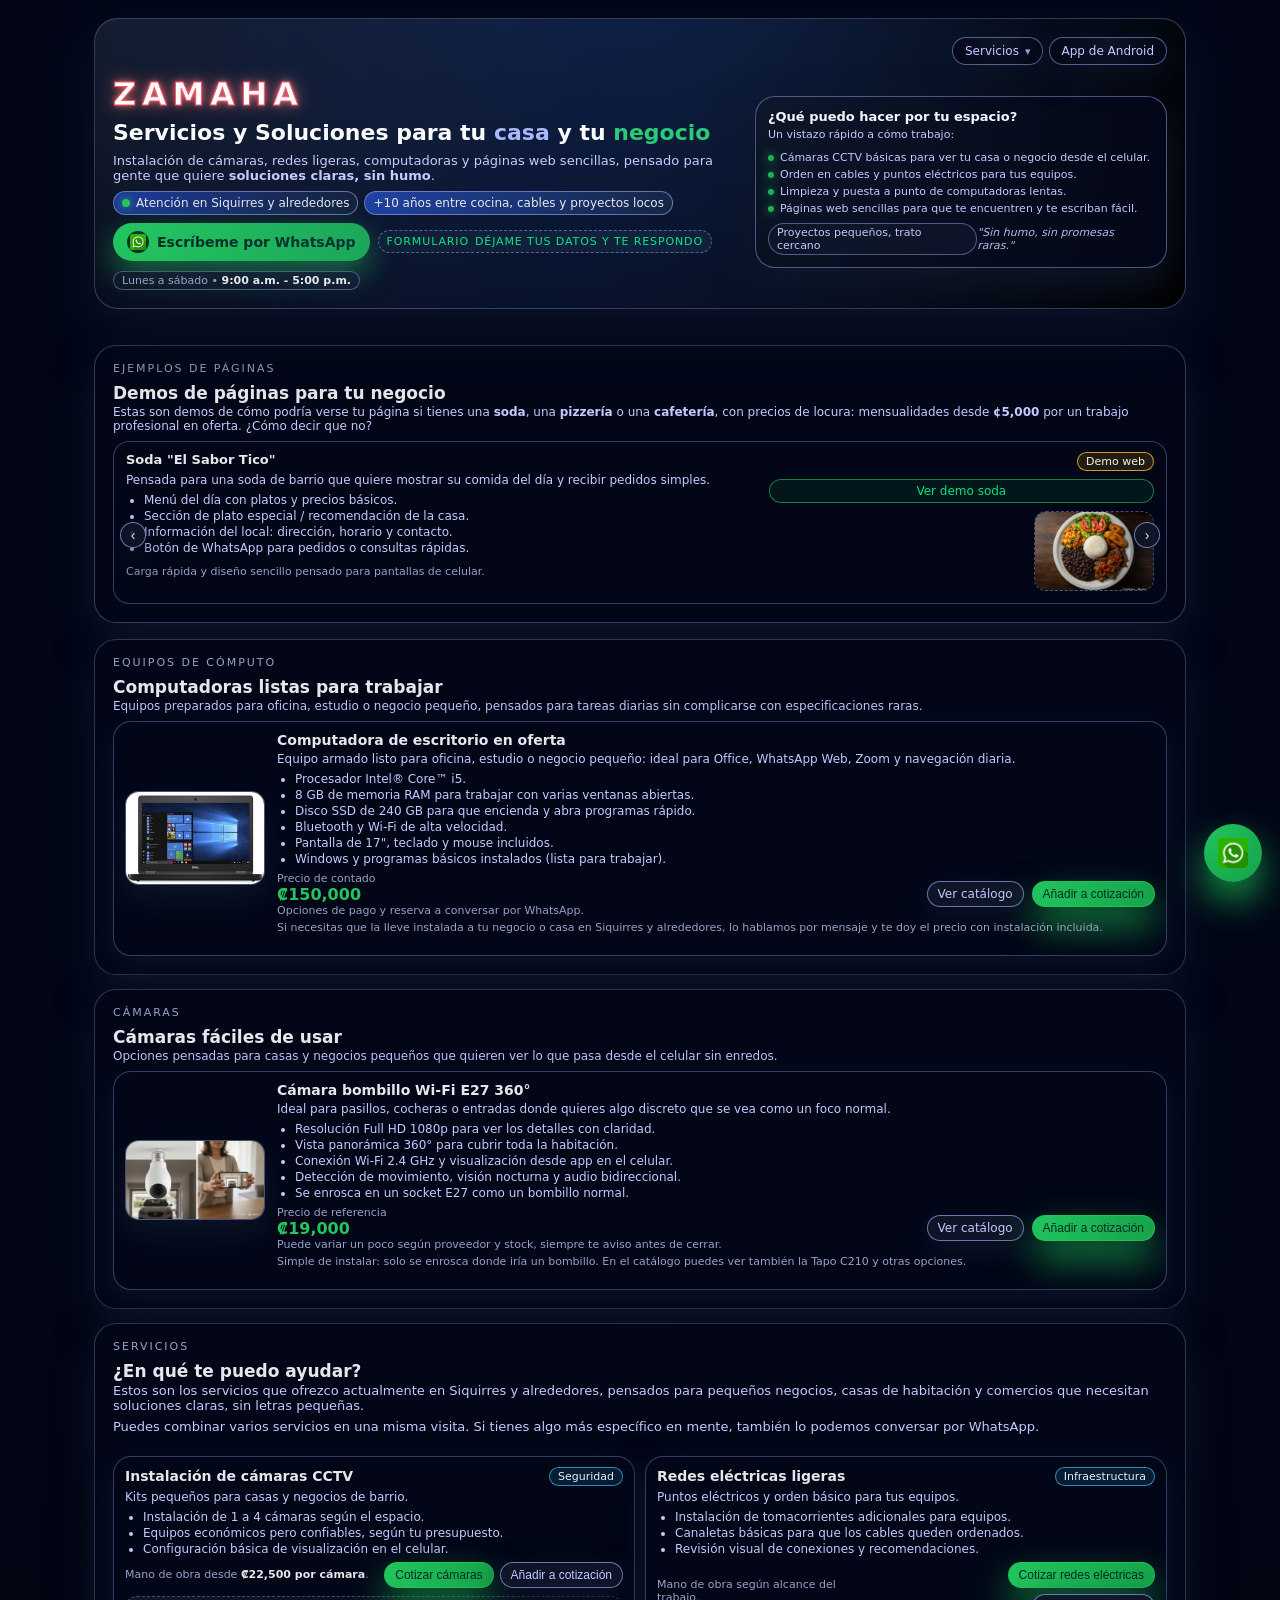
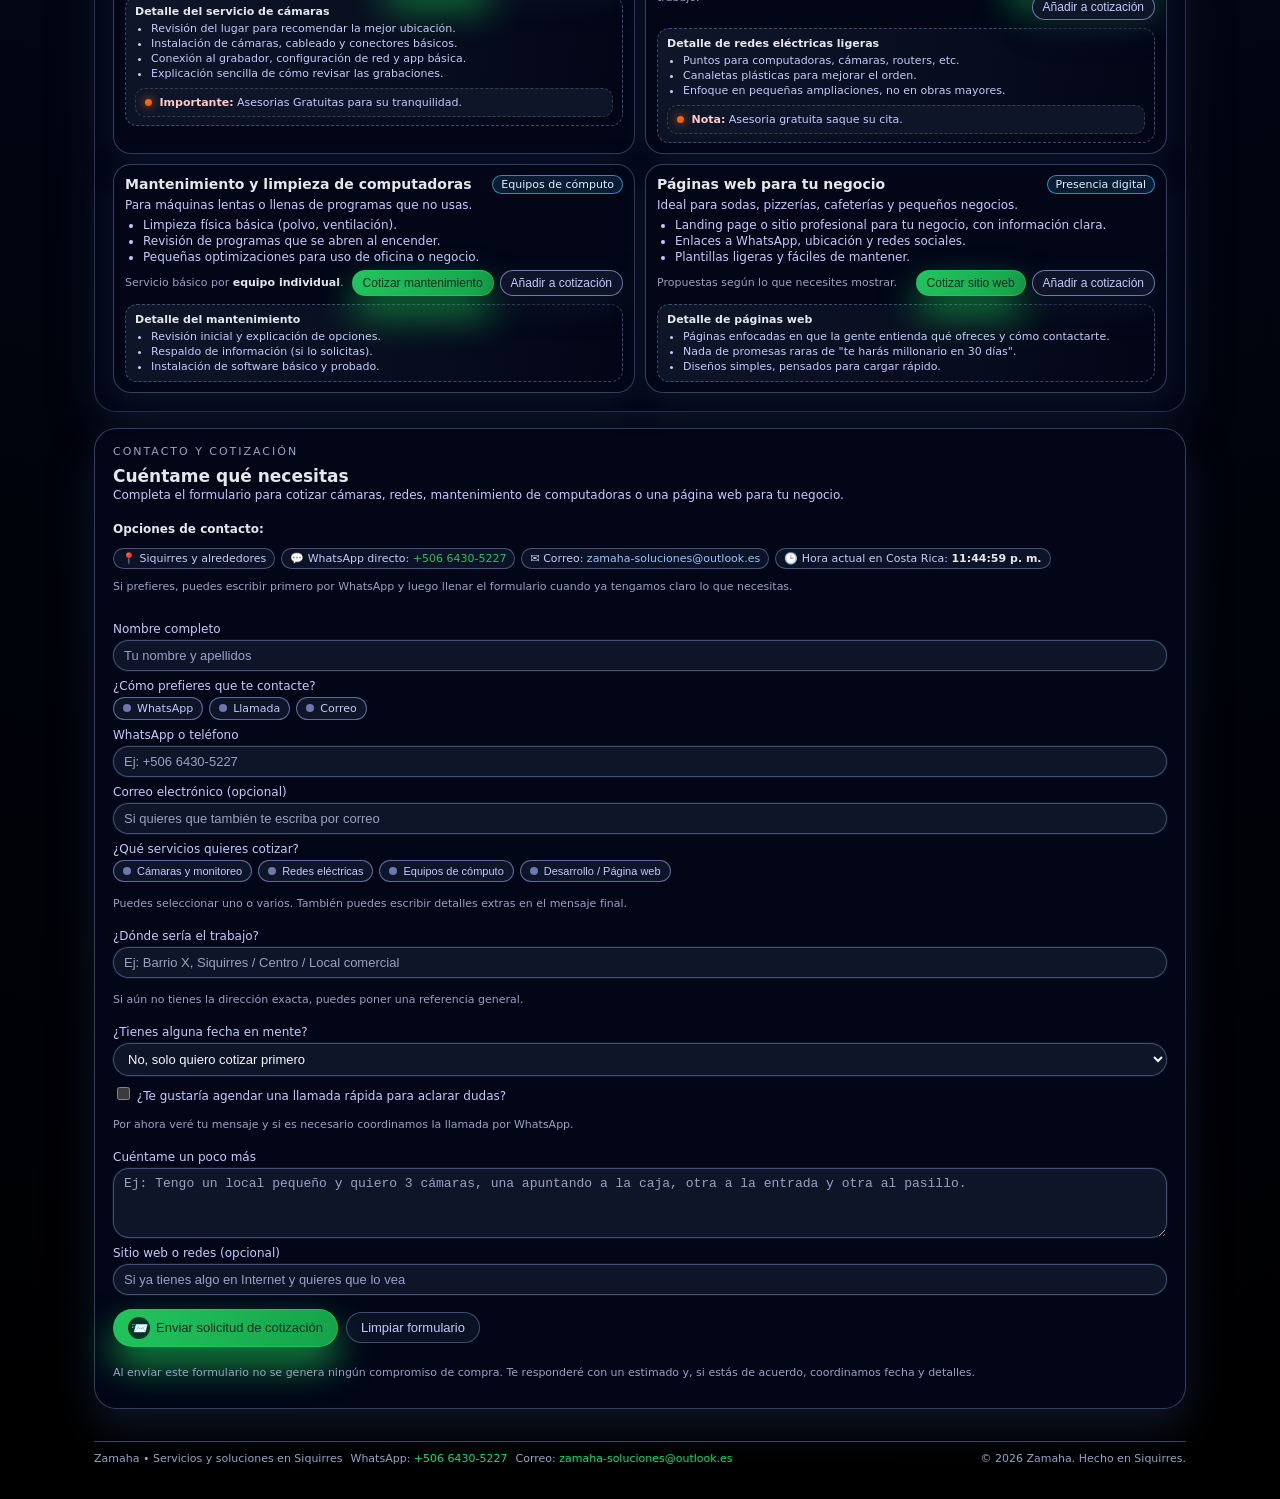
==== commit 960dee7f: "index.html" ====
--- a/index.html
+++ b/index.html
@@ -4,8 +4,18 @@
   <meta charset="UTF-8" />
   <title>Zamaha - Servicios y soluciones</title>
   <meta name="viewport" content="width=device-width, initial-scale=1.0" />
+  
+  <!-- PWA CONFIGURATION -->
+  <meta name="theme-color" content="#00c853">
+  <meta name="apple-mobile-web-app-capable" content="yes">
+  <meta name="apple-mobile-web-app-status-bar-style" content="black-translucent">
+  <meta name="apple-mobile-web-app-title" content="Zamaha">
+  <link rel="apple-touch-icon" href="icon-192.png">
+  <link rel="manifest" href="manifest.json">
+  
   <!-- Icono de la pestaña -->
   <link rel="icon" href="zamaha-logo.png" type="image/png" />
+  
   <style>
     :root {
       --bg-main: #050816;
@@ -1122,4 +1132,1294 @@
       }
     }
 
-    /*
+    /* ----- LIGHTBOX DE IMÁGENES ----- */
+    .image-lightbox {
+      position: fixed;
+      inset: 0;
+      display: none;
+      align-items: center;
+      justify-content: center;
+      z-index: 70;
+    }
+
+    .image-lightbox-backdrop {
+      position: absolute;
+      inset: 0;
+      background: rgba(0, 0, 0, 0.78);
+    }
+
+    .image-lightbox-img {
+      position: relative;
+      max-width: 92vw;
+      max-height: 92vh;
+      border-radius: 18px;
+      box-shadow: 0 24px 80px rgba(15, 23, 42, 0.95);
+      border: 1px solid rgba(148, 163, 231, 0.6);
+    }
+
+    /* ----- FOOTER ----- */
+    footer {
+      margin-top: 16px;
+      padding: 10px 0 0;
+      border-top: 1px solid rgba(148, 163, 231, 0.4);
+      display: flex;
+      justify-content: space-between;
+      align-items: center;
+      gap: 10px;
+      font-size: 11px;
+      color: var(--text-muted);
+    }
+
+    .footer-left,
+    .footer-right {
+      display: flex;
+      flex-wrap: wrap;
+      gap: 8px;
+      align-items: center;
+    }
+
+    .footer-left a {
+      color: var(--accent-strong);
+      text-decoration: none;
+    }
+
+    .footer-left a:hover {
+      text-decoration: underline;
+    }
+
+    .footer-right span {
+      white-space: nowrap;
+    }
+
+    @media (max-width: 640px) {
+      footer {
+        flex-direction: column;
+        align-items: flex-start;
+      }
+
+      .footer-right {
+        justify-content: flex-start;
+      }
+    }
+
+    /* ----- Menú de servicios en el header ----- */
+    .header-top-row {
+      display: flex;
+      justify-content: flex-end;
+      align-items: center;
+      margin-bottom: 10px;
+      position: relative;
+      z-index: 3;
+      gap: 8px;
+    }
+
+    .services-tab-wrapper {
+      position: relative;
+      display: inline-flex;
+      align-items: center;
+    }
+
+    .services-tab-button {
+      display: inline-flex;
+      align-items: center;
+      gap: 6px;
+      padding: 6px 12px;
+      border-radius: 999px;
+      border: 1px solid rgba(148, 163, 231, 0.55);
+      background: radial-gradient(circle at top, rgba(15, 23, 42, 0.9), #020617);
+      color: var(--text-soft);
+      font-size: 12px;
+      cursor: pointer;
+      box-shadow: 0 10px 30px rgba(15, 23, 42, 0.7);
+      backdrop-filter: blur(12px);
+      -webkit-backdrop-filter: blur(12px);
+      text-decoration: none;
+      transition:
+        background 0.16s ease,
+        border-color 0.16s ease,
+        color 0.16s ease,
+        transform 0.08s ease;
+    }
+
+    .services-tab-button:hover {
+      border-color: var(--accent-strong);
+      color: var(--accent-strong);
+      transform: translateY(-1px);
+    }
+
+    .services-tab-chevron {
+      font-size: 11px;
+      opacity: 0.8;
+    }
+
+    .services-dropdown-menu {
+      position: absolute;
+      top: 100%;
+      right: 0;
+      margin-top: 0;
+      min-width: 220px;
+      padding: 8px;
+      border-radius: 14px;
+      background: radial-gradient(circle at top, rgba(15, 23, 42, 1), #020617);
+      border: 1px solid var(--border-soft);
+      box-shadow: 0 18px 45px rgba(15, 23, 42, 0.85);
+      display: none;
+      z-index: 22;
+    }
+
+    .services-dropdown-menu a {
+      display: block;
+      padding: 7px 10px;
+      border-radius: 10px;
+      font-size: 13px;
+      color: var(--text-soft);
+      text-decoration: none;
+      line-height: 1.3;
+      transition:
+        background 0.14s ease,
+        color 0.14s ease,
+        transform 0.08s ease;
+    }
+
+    .services-dropdown-menu a + a {
+      margin-top: 4px;
+    }
+
+    .services-dropdown-menu a:hover {
+      background: rgba(22, 163, 74, 0.12);
+      color: var(--accent-strong);
+      transform: translateX(2px);
+    }
+
+    .services-tab-wrapper:hover .services-dropdown-menu {
+      display: block;
+    }
+
+    @media (max-width: 768px) {
+      .header-top-row {
+        justify-content: flex-start;
+        margin-bottom: 10px;
+      }
+
+      .services-dropdown-menu {
+        right: auto;
+        left: 0;
+        width: min(260px, 80vw);
+      }
+    }
+
+    /* ----- Botón flotante de WhatsApp ----- */
+    .floating-whatsapp {
+      position: fixed;
+      right: 18px;
+      bottom: 18px;
+      width: 58px;
+      height: 58px;
+      border-radius: 999px;
+      background: radial-gradient(circle at top left, #22c55e, #16a34a);
+      display: flex;
+      align-items: center;
+      justify-content: center;
+      color: #022c22;
+      box-shadow: 0 18px 36px rgba(22, 163, 74, 0.9);
+      text-decoration: none;
+      z-index: 50;
+      transition:
+        transform 0.12s ease,
+        filter 0.12s ease,
+        box-shadow 0.12s ease;
+    }
+
+    .floating-whatsapp:hover {
+      transform: translateY(-2px) scale(1.03);
+      filter: brightness(1.05);
+      box-shadow: 0 20px 40px rgba(22, 163, 74, 1);
+    }
+
+    .floating-whatsapp-img {
+      width: 30px;
+      height: 30px;
+      display: block;
+    }
+
+    /* ======== Ajustes extra para pantallas de celular pequeñas ======== */
+    @media (max-width: 480px) {
+      .page-shell {
+        padding: 10px 8px 22px;
+      }
+
+      .header-card {
+        padding: 14px 10px;
+      }
+
+      .hero-title {
+        font-size: 18px;
+        line-height: 1.3;
+      }
+
+      .hero-subtitle {
+        font-size: 12px;
+      }
+
+      .hero-contact-row {
+        flex-direction: column;
+        align-items: flex-start;
+        gap: 8px;
+      }
+
+      .hero-contact-main {
+        flex-direction: column;
+        align-items: stretch;
+        gap: 8px;
+      }
+
+      .hero-whatsapp,
+      .hero-secondary-link {
+        width: 100%;
+        justify-content: center;
+        text-align: center;
+      }
+
+      .services-section,
+      .examples-section,
+      .contact-card {
+        padding: 12px 10px 14px;
+      }
+
+      footer {
+        flex-direction: column;
+        align-items: flex-start;
+        font-size: 11px;
+        gap: 6px;
+      }
+
+      /* Mejorar elementos táctiles */
+      .btn, 
+      .hero-whatsapp,
+      .hero-secondary-link,
+      .service-pill-btn {
+        min-height: 44px;
+        min-width: 44px;
+        padding: 12px 16px;
+      }
+      
+      .carousel-btn {
+        width: 36px;
+        height: 36px;
+      }
+    }
+
+    /* Optimización móvil extra pequeña */
+    @media (max-width: 380px) {
+      .header-grid {
+        gap: 8px;
+      }
+      
+      .brand-title-display {
+        font-size: 24px;
+        letter-spacing: 0.12em;
+      }
+      
+      .hero-title {
+        font-size: 16px;
+        line-height: 1.3;
+      }
+      
+      .hero-subtitle {
+        font-size: 11px;
+      }
+      
+      .hero-badges {
+        flex-direction: column;
+        align-items: flex-start;
+      }
+    }
+  </style>
+</head>
+<body>
+  <div class="page-shell">
+    <!-- SECCIÓN 1: ENCABEZADO -->
+    <header>
+      <div class="header-card">
+        <div class="hero-gradient-orbit"></div>
+
+        <div class="header-top-row">
+          <div class="header-top-spacer"></div>
+          <div class="header-top-actions">
+            <div class="services-tab-wrapper">
+              <a class="services-tab-button" href="servicios.html">
+                Servicios
+                <span class="services-tab-chevron">▾</span>
+              </a>
+              <div class="services-dropdown-menu">
+                <a href="camaras.html">Cámaras y monitoreo</a>
+                <a href="redes-electricas.html">Redes eléctricas</a>
+                <a href="equipos.html">Equipos de cómputo</a>
+                <a href="ejemplos-web.html">Desarrollo web y sistemas</a>
+              </div>
+            </div>
+
+            <!-- BOTÓN DESCARGAR APP -->
+            <a class="services-tab-button" href="zamaha.apk" download>
+              App de Android
+            </a>
+          </div>
+        </div>
+
+        <div class="header-grid">
+          <div>
+            <div class="brand-title-display">ZAMAHA</div>
+
+            <h1 class="hero-title">
+              Servicios y Soluciones para tu
+              <span style="color: #a5b4fc;">casa</span> y tu
+              <span style="color: #22c55e;">negocio</span>
+            </h1>
+
+            <p class="hero-subtitle">
+              Instalación de cámaras, redes ligeras, computadoras y páginas web sencillas,
+              pensado para gente que quiere <strong>soluciones claras, sin humo</strong>.
+            </p>
+
+            <div class="hero-badges">
+              <div class="hero-badge">
+                <span class="hero-badge-dot"></span>
+                <span>Atención en Siquirres y alrededores</span>
+              </div>
+              <div class="hero-badge">
+                <span>+10 años entre cocina, cables y proyectos locos</span>
+              </div>
+            </div>
+
+            <div class="hero-contact-row">
+              <div class="hero-contact-main">
+                <a class="hero-whatsapp"
+                   href="https://wa.me/50664305227?text=Hola%2C%20me%20gustar%C3%ADa%20cotizar%20un%20servicio%20con%20Zamaha"
+                   target="_blank" rel="noopener noreferrer">
+                  <span class="hero-whatsapp-icon">
+                    <img src="icono-whatsapp.png" alt="WhatsApp" />
+                  </span>
+                  <span>Escríbeme por WhatsApp</span>
+                </a>
+                <a href="#contacto" class="hero-secondary-link">
+                  <span>Formulario</span>
+                  <span>Déjame tus datos y te respondo</span>
+                </a>
+              </div>
+              <div class="hero-contact-meta">
+                <div class="hero-contact-chip">
+                  Lunes a sábado • <strong>9:00 a.m. - 5:00 p.m.</strong>
+                </div>
+              </div>
+            </div>
+          </div>
+
+          <div class="hero-visual">
+            <div class="hero-visual-card">
+              <div class="hero-visual-title">¿Qué puedo hacer por tu espacio?</div>
+              <div class="hero-visual-subtitle">Un vistazo rápido a cómo trabajo:</div>
+              <ul class="hero-visual-list">
+                <li>Cámaras CCTV básicas para ver tu casa o negocio desde el celular.</li>
+                <li>Orden en cables y puntos eléctricos para tus equipos.</li>
+                <li>Limpieza y puesta a punto de computadoras lentas.</li>
+                <li>Páginas web sencillas para que te encuentren y te escriban fácil.</li>
+              </ul>
+              <div class="hero-visual-footer">
+                <span class="hero-visual-badge">Proyectos pequeños, trato cercano</span>
+                <span class="hero-visual-quote">"Sin humo, sin promesas raras."</span>
+              </div>
+            </div>
+          </div>
+        </div>
+      </div>
+    </header>
+
+    <!-- SECCIÓN 2: DEMO PÁGINAS -->
+    <section class="examples-section">
+      <div class="section-label">Ejemplos de páginas</div>
+      <h2 class="section-title">Demos de páginas para tu negocio</h2>
+      <p class="section-subtitle">
+        Estas son demos de cómo podría verse tu página si tienes una
+        <strong>soda</strong>, una <strong>pizzería</strong> o una
+        <strong>cafetería</strong>, con precios de locura: mensualidades desde
+        <strong>¢5,000</strong> por un trabajo profesional en oferta.
+        ¿Cómo decir que no?
+      </p>
+
+      <div class="carousel" id="webExamplesCarousel">
+        <div class="carousel-track">
+          <!-- Slide 1: Soda -->
+          <div class="carousel-slide">
+            <div class="carousel-content">
+              <div class="carousel-main">
+                <div class="carousel-title-row">
+                  <h3 class="carousel-title">Soda "El Sabor Tico"</h3>
+                </div>
+                <p class="carousel-text">
+                  Pensada para una soda de barrio que quiere mostrar su comida del día
+                  y recibir pedidos simples.
+                </p>
+                <ul class="carousel-bullets">
+                  <li>Menú del día con platos y precios básicos.</li>
+                  <li>Sección de plato especial / recomendación de la casa.</li>
+                  <li>Información del local: dirección, horario y contacto.</li>
+                  <li>Botón de WhatsApp para pedidos o consultas rápidas.</li>
+                </ul>
+                <p class="example-note">
+                  Carga rápida y diseño sencillo pensado para pantallas de celular.
+                </p>
+              </div>
+              <div class="carousel-side">
+                <span class="carousel-badge">Demo web</span>
+                <a href="soda.html" class="example-link carousel-demo-link" target="_blank">
+                  <span>Ver demo soda</span>
+                </a>
+                <div class="carousel-image-placeholder"
+                     data-full="soda-hero-plate.png"
+                     data-alt="Soda El Sabor Tico">
+                  <img src="soda-hero-plate.png"
+                       alt="Soda El Sabor Tico"
+                       class="carousel-image-preview" />
+                </div>
+              </div>
+            </div>
+          </div>
+
+          <!-- Slide 2: Pizzería -->
+          <div class="carousel-slide">
+            <div class="carousel-content">
+              <div class="carousel-main">
+                <div class="carousel-title-row">
+                  <h3 class="carousel-title">Pizzería "La Esquina"</h3>
+                </div>
+                <p class="carousel-text">
+                  Ideal para una pizzería de barrio que quiere mostrar sus combos
+                  y recibir pedidos por WhatsApp.
+                </p>
+                <ul class="carousel-bullets">
+                  <li>Carta de pizzas y combos con precios claros.</li>
+                  <li>Sección de promociones, 2x1 y ofertas por día.</li>
+                  <li>Fotos sencillas de tus pizzas más vendidas.</li>
+                  <li>Información de horarios, ubicación y forma de hacer pedidos.</li>
+                </ul>
+                <p class="example-note">
+                  Perfecta para que la gente vea tus promos rápido desde el teléfono.
+                </p>
+              </div>
+              <div class="carousel-side">
+                <span class="carousel-badge">Demo web</span>
+                <a href="pizzeria.html" class="example-link carousel-demo-link" target="_blank">
+                  <span>Ver demo pizzería</span>
+                </a>
+                <div class="carousel-image-placeholder"
+                     data-full="pizza-close-1.jpg"
+                     data-alt="Pizzería La Esquina">
+                  <img src="pizza-close-1.jpg"
+                       alt="Pizzería La Esquina"
+                       class="carousel-image-preview" />
+                </div>
+              </div>
+            </div>
+          </div>
+
+          <!-- Slide 3: Cafetería -->
+          <div class="carousel-slide">
+            <div class="carousel-content">
+              <div class="carousel-main">
+                <div class="carousel-title-row">
+                  <h3 class="carousel-title">Cafetería "Café del Barrio"</h3>
+                </div>
+                <p class="carousel-text">
+                  Pensada para una cafetería pequeña que quiere mostrar su ambiente
+                  y sus bebidas especiales.
+                </p>
+                <ul class="carousel-bullets">
+                  <li>Galería sencilla de bebidas, postres y repostería.</li>
+                  <li>Sección de bebida del día o de temporada.</li>
+                  <li>Información de ubicación, horario y contacto.</li>
+                  <li>Botón de WhatsApp para reservas o encargos.</li>
+                </ul>
+                <p class="example-note">
+                  Ayuda a transmitir el ambiente del lugar sin complicarse.
+                </p>
+              </div>
+              <div class="carousel-side">
+                <span class="carousel-badge">Demo web</span>
+                <a href="cafeteria.html" class="example-link carousel-demo-link" target="_blank">
+                  <span>Ver demo cafetería</span>
+                </a>
+                <div class="carousel-image-placeholder"
+                     data-full="coffee-table-1.jpg"
+                     data-alt="Cafetería Café del Barrio">
+                  <img src="coffee-table-1.jpg"
+                       alt="Cafetería Café del Barrio"
+                       class="carousel-image-preview" />
+                </div>
+              </div>
+            </div>
+          </div>
+        </div>
+
+        <div class="carousel-controls">
+          <button class="carousel-btn" id="carouselPrev" type="button">&#8249;</button>
+          <button class="carousel-btn" id="carouselNext" type="button">&#8250;</button>
+        </div>
+      </div>
+    </section>
+
+    <main>
+      <!-- SECCIÓN 3: COMPUTADORAS -->
+      <div class="main-column">
+        <section class="services-section" id="equipos-computo">
+          <div class="section-label">Equipos de cómputo</div>
+          <h2 class="section-title">Computadoras listas para trabajar</h2>
+          <p class="section-subtitle">
+            Equipos preparados para oficina, estudio o negocio pequeño, pensados para tareas
+            diarias sin complicarse con especificaciones raras.
+          </p>
+
+          <!-- PC en oferta -->
+          <article class="service-card">
+            <div class="product-layout">
+              <div class="product-image-wrapper">
+                <img src="dell-latitude-5480.jpg"
+                     alt="Computadora de escritorio en oferta"
+                     class="product-image" />
+              </div>
+              <div>
+                <h3 class="product-info-title">Computadora de escritorio en oferta</h3>
+                <p class="product-info-sub">
+                  Equipo armado listo para oficina, estudio o negocio pequeño: ideal para Office,
+                  WhatsApp Web, Zoom y navegación diaria.
+                </p>
+                <ul class="product-specs">
+                  <li>Procesador Intel® Core™ i5.</li>
+                  <li>8 GB de memoria RAM para trabajar con varias ventanas abiertas.</li>
+                  <li>Disco SSD de 240 GB para que encienda y abra programas rápido.</li>
+                  <li>Bluetooth y Wi-Fi de alta velocidad.</li>
+                  <li>Pantalla de 17", teclado y mouse incluidos.</li>
+                  <li>Windows y programas básicos instalados (lista para trabajar).</li>
+                </ul>
+                <div class="product-footer-row">
+                  <div class="product-price">
+                    <span>Precio de contado</span>
+                    <strong>₡150,000</strong>
+                    <span>Opciones de pago y reserva a conversar por WhatsApp.</span>
+                  </div>
+                  <div class="product-actions-row">
+                    <a class="btn btn-secondary btn-small" href="equipos.html">
+                      Ver catálogo
+                    </a>
+                    <button
+                      type="button"
+                      class="btn btn-primary btn-small js-agregar"
+                      data-service="Equipos de cómputo"
+                      data-item="Computadora de escritorio en oferta – ₡150,000">
+                      Añadir a cotización
+                    </button>
+                  </div>
+                </div>
+                <p class="product-note">
+                  Si necesitas que la lleve instalada a tu negocio o casa en Siquirres y alrededores,
+                  lo hablamos por mensaje y te doy el precio con instalación incluida.
+                </p>
+              </div>
+            </div>
+          </article>
+        </section>
+
+        <!-- SECCIÓN 4: CÁMARAS -->
+        <section class="services-section" id="camaras">
+          <div class="section-label">Cámaras</div>
+          <h2 class="section-title">Cámaras fáciles de usar</h2>
+          <p class="section-subtitle">
+            Opciones pensadas para casas y negocios pequeños que quieren ver lo que pasa
+            desde el celular sin enredos.
+          </p>
+
+          <!-- Cámara bombillo E27 en oferta -->
+          <article class="service-card">
+            <div class="product-layout">
+              <div class="product-image-wrapper">
+                <img src="camara-bombillo-e27-split.png"
+                     alt="Cámara bombillo Wi-Fi E27 360°"
+                     class="product-image" />
+              </div>
+              <div>
+                <h3 class="product-info-title">Cámara bombillo Wi-Fi E27 360°</h3>
+                <p class="product-info-sub">
+                  Ideal para pasillos, cocheras o entradas donde quieres algo discreto
+                  que se vea como un foco normal.
+                </p>
+                <ul class="product-specs">
+                  <li>Resolución Full HD 1080p para ver los detalles con claridad.</li>
+                  <li>Vista panorámica 360° para cubrir toda la habitación.</li>
+                  <li>Conexión Wi-Fi 2.4 GHz y visualización desde app en el celular.</li>
+                  <li>Detección de movimiento, visión nocturna y audio bidireccional.</li>
+                  <li>Se enrosca en un socket E27 como un bombillo normal.</li>
+                </ul>
+                <div class="product-footer-row">
+                  <div class="product-price">
+                    <span>Precio de referencia</span>
+                    <strong>₡19,000</strong>
+                    <span>Puede variar un poco según proveedor y stock, siempre te aviso antes de cerrar.</span>
+                  </div>
+                  <div class="product-actions-row">
+                    <a class="btn btn-secondary btn-small" href="camaras.html">
+                      Ver catálogo
+                    </a>
+                    <button
+                      type="button"
+                      class="btn btn-primary btn-small js-agregar"
+                      data-service="Cámaras CCTV"
+                      data-item="Cámara bombillo Wi-Fi E27 360° – ₡19,000">
+                      Añadir a cotización
+                    </button>
+                  </div>
+                </div>
+                <p class="product-note">
+                  Simple de instalar: solo se enrosca donde iría un bombillo.
+                  En el catálogo puedes ver también la Tapo C210 y otras opciones.
+                </p>
+              </div>
+            </div>
+          </article>
+        </section>
+
+        <!-- (Opcional) Sección de servicios generales se queda después de cámaras -->
+        <section class="services-section" id="servicios">
+          <div class="section-label">Servicios</div>
+          <div class="services-grid">
+            <div class="services-intro">
+              <h2 class="section-title">¿En qué te puedo ayudar?</h2>
+              <p>
+                Estos son los servicios que ofrezco actualmente en Siquirres y alrededores,
+                pensados para pequeños negocios, casas de habitación y comercios que necesitan
+                soluciones claras, sin letras pequeñas.
+              </p>
+              <p>
+                Puedes combinar varios servicios en una misma visita. Si tienes algo más
+                específico en mente, también lo podemos conversar por WhatsApp.
+              </p>
+            </div>
+
+            <div class="services-list">
+              <!-- Cámaras CCTV -->
+              <article class="service-card">
+                <div class="service-header">
+                  <h3 class="service-title">Instalación de cámaras CCTV</h3>
+                  <span class="service-tag">Seguridad</span>
+                </div>
+                <div class="service-highlight">Kits pequeños para casas y negocios de barrio.</div>
+                <ul class="service-bullets">
+                  <li>Instalación de 1 a 4 cámaras según el espacio.</li>
+                  <li>Equipos económicos pero confiables, según tu presupuesto.</li>
+                  <li>Configuración básica de visualización en el celular.</li>
+                </ul>
+                <div class="service-footer">
+                  <div class="service-price">
+                    Mano de obra desde <strong>₡22,500 por cámara</strong>.
+                  </div>
+                  <div class="service-actions">
+                    <button class="btn btn-primary btn-small js-cotizar" data-service="Cámaras CCTV">
+                      Cotizar cámaras
+                    </button>
+                    <button class="btn btn-secondary btn-small js-agregar" data-service="Cámaras CCTV">
+                      Añadir a cotización
+                    </button>
+                  </div>
+                </div>
+                <div class="service-tooltip">
+                  <div class="service-tooltip-title">Detalle del servicio de cámaras</div>
+                  <ul class="service-list">
+                    <li>Revisión del lugar para recomendar la mejor ubicación.</li>
+                    <li>Instalación de cámaras, cableado y conectores básicos.</li>
+                    <li>Conexión al grabador, configuración de red y app básica.</li>
+                    <li>Explicación sencilla de cómo revisar las grabaciones.</li>
+                  </ul>
+                  <div class="risk-zone-warning">
+                    <span class="risk-dot"></span>
+                    <strong>Importante:</strong> Asesorias Gratuitas para su tranquilidad.
+                  </div>
+                </div>
+              </article>
+
+              <!-- Redes eléctricas ligeras -->
+              <article class="service-card">
+                <div class="service-header">
+                  <h3 class="service-title">Redes eléctricas ligeras</h3>
+                  <span class="service-tag">Infraestructura</span>
+                </div>
+                <div class="service-highlight">Puntos eléctricos y orden básico para tus equipos.</div>
+                <ul class="service-bullets">
+                  <li>Instalación de tomacorrientes adicionales para equipos.</li>
+                  <li>Canaletas básicas para que los cables queden ordenados.</li>
+                  <li>Revisión visual de conexiones y recomendaciones.</li>
+                </ul>
+                <div class="service-footer">
+                  <div class="service-price">
+                    Mano de obra según alcance del trabajo.
+                  </div>
+                  <div class="service-actions">
+                    <button class="btn btn-primary btn-small js-cotizar" data-service="Redes eléctricas">
+                      Cotizar redes eléctricas
+                    </button>
+                    <button class="btn btn-secondary btn-small js-agregar" data-service="Redes eléctricas">
+                      Añadir a cotización
+                    </button>
+                  </div>
+                </div>
+                <div class="service-tooltip">
+                  <div class="service-tooltip-title">Detalle de redes eléctricas ligeras</div>
+                  <ul class="service-list">
+                    <li>Puntos para computadoras, cámaras, routers, etc.</li>
+                    <li>Canaletas plásticas para mejorar el orden.</li>
+                    <li>Enfoque en pequeñas ampliaciones, no en obras mayores.</li>
+                  </ul>
+                  <div class="risk-zone-warning">
+                    <span class="risk-dot"></span>
+                    <strong>Nota:</strong> Asesoria gratuita saque su cita.
+                  </div>
+                </div>
+              </article>
+
+              <!-- Mantenimiento y limpieza de PCs -->
+              <article class="service-card">
+                <div class="service-header">
+                  <h3 class="service-title">Mantenimiento y limpieza de computadoras</h3>
+                  <span class="service-tag">Equipos de cómputo</span>
+                </div>
+                <div class="service-highlight">Para máquinas lentas o llenas de programas que no usas.</div>
+                <ul class="service-bullets">
+                  <li>Limpieza física básica (polvo, ventilación).</li>
+                  <li>Revisión de programas que se abren al encender.</li>
+                  <li>Pequeñas optimizaciones para uso de oficina o negocio.</li>
+                </ul>
+                <div class="service-footer">
+                  <div class="service-price">
+                    Servicio básico por <strong>equipo individual</strong>.
+                  </div>
+                  <div class="service-actions">
+                    <button class="btn btn-primary btn-small js-cotizar" data-service="Equipos de cómputo">
+                      Cotizar mantenimiento
+                    </button>
+                    <button class="btn btn-secondary btn-small js-agregar" data-service="Equipos de cómputo">
+                      Añadir a cotización
+                    </button>
+                  </div>
+                </div>
+                <div class="service-tooltip">
+                  <div class="service-tooltip-title">Detalle del mantenimiento</div>
+                  <ul class="service-list">
+                    <li>Revisión inicial y explicación de opciones.</li>
+                    <li>Respaldo de información (si lo solicitas).</li>
+                    <li>Instalación de software básico y probado.</li>
+                  </ul>
+                </div>
+              </article>
+
+              <!-- Desarrollo web -->
+              <article class="service-card">
+                <div class="service-header">
+                  <h3 class="service-title">Páginas web para tu negocio</h3>
+                  <span class="service-tag">Presencia digital</span>
+                </div>
+                <div class="service-highlight">Ideal para sodas, pizzerías, cafeterías y pequeños negocios.</div>
+                <ul class="service-bullets">
+                  <li>Landing page o sitio profesional para tu negocio, con información clara.</li>
+                  <li>Enlaces a WhatsApp, ubicación y redes sociales.</li>
+                  <li>Plantillas ligeras y fáciles de mantener.</li>
+                </ul>
+                <div class="service-footer">
+                  <div class="service-price">
+                    Propuestas según lo que necesites mostrar.
+                  </div>
+                  <div class="service-actions">
+                    <button class="btn btn-primary btn-small js-cotizar" data-service="Desarrollo web">
+                      Cotizar sitio web
+                    </button>
+                    <button class="btn btn-secondary btn-small js-agregar" data-service="Desarrollo web">
+                      Añadir a cotización
+                    </button>
+                  </div>
+                </div>
+                <div class="service-tooltip">
+                  <div class="service-tooltip-title">Detalle de páginas web</div>
+                  <ul class="service-list">
+                    <li>Páginas enfocadas en que la gente entienda qué ofreces y cómo contactarte.</li>
+                    <li>Nada de promesas raras de "te harás millonario en 30 días".</li>
+                    <li>Diseños simples, pensados para cargar rápido.</li>
+                  </ul>
+                </div>
+              </article>
+            </div>
+          </div>
+        </section>
+      </div>
+
+      <!-- SECCIÓN 5: CONTACTO Y COTIZACIÓN -->
+      <div class="main-column">
+        <section class="contact-card" id="contacto">
+          <div class="section-label">Contacto y cotización</div>
+          <h2 class="section-title">Cuéntame qué necesitas</h2>
+          <p class="section-subtitle">
+            Completa el formulario para cotizar cámaras, redes, mantenimiento de computadoras
+            o una página web para tu negocio.
+          </p>
+
+          <div class="contact-grid">
+            <div class="contact-meta">
+              <p>
+                <strong>Opciones de contacto:</strong>
+              </p>
+              <div class="contact-meta-row">
+                <span class="contact-chip">
+                  📍 Siquirres y alrededores
+                </span>
+                <span class="contact-chip">
+                  💬 WhatsApp directo:
+                  <a href="https://wa.me/50664305227" target="_blank" rel="noopener noreferrer"
+                     style="color: #22c55e; text-decoration: none;">
+                    +506 6430-5227
+                  </a>
+                </span>
+                <span class="contact-chip">
+                  ✉ Correo:
+                  <a href="mailto:zamaha-soluciones@outlook.es"
+                     style="color: #93c5fd; text-decoration: none;">
+                    zamaha-soluciones@outlook.es
+                  </a>
+                </span>
+                <span class="contact-chip">
+                  🕒 Hora actual en Costa Rica:
+                  <strong id="crTime">--:--:--</strong>
+                </span>
+              </div>
+              <p class="small-hint">
+                Si prefieres, puedes escribir primero por WhatsApp y luego llenar el formulario
+                cuando ya tengamos claro lo que necesitas.
+              </p>
+            </div>
+
+            <div>
+              <form action="https://formspree.io/f/mqazkrwr" method="POST">
+                <!-- Nombre completo -->
+                <div class="field-group">
+                  <label for="nombre">Nombre completo</label>
+                  <input type="text" id="nombre" name="nombre"
+                         placeholder="Tu nombre y apellidos" required />
+                </div>
+
+                <!-- Medio de contacto preferido -->
+                <div class="field-group">
+                  <label>¿Cómo prefieres que te contacte?</label>
+                  <div class="pill-row">
+                    <label class="pill">
+                      <input type="radio" name="medioContacto" value="WhatsApp" style="display:none;" checked />
+                      <span class="pill-dot"></span>
+                      WhatsApp
+                    </label>
+                    <label class="pill">
+                      <input type="radio" name="medioContacto" value="Llamada" style="display:none;" />
+                      <span class="pill-dot"></span>
+                      Llamada
+                    </label>
+                    <label class="pill">
+                      <input type="radio" name="medioContacto" value="Correo electrónico" style="display:none;" />
+                      <span class="pill-dot"></span>
+                      Correo
+                    </label>
+                  </div>
+                </div>
+
+                <!-- WhatsApp / Teléfono y correo -->
+                <div class="field-group">
+                  <label for="telefono">WhatsApp o teléfono</label>
+                  <input type="tel" id="telefono" name="telefono"
+                         placeholder="Ej: +506 6430-5227" required />
+                </div>
+
+                <div class="field-group">
+                  <label for="correo">Correo electrónico (opcional)</label>
+                  <input type="email" id="correo" name="correo"
+                         placeholder="Si quieres que también te escriba por correo" />
+                </div>
+
+                <!-- Servicios a cotizar -->
+                <div class="field-group">
+                  <label>¿Qué servicios quieres cotizar?</label>
+                  <div class="pill-row">
+                    <button type="button" class="pill service-pill-btn" data-service="Cámaras CCTV">
+                      <span class="pill-dot"></span>
+                      Cámaras y monitoreo
+                    </button>
+                    <button type="button" class="pill service-pill-btn" data-service="Redes eléctricas">
+                      <span class="pill-dot"></span>
+                      Redes eléctricas
+                    </button>
+                    <button type="button" class="pill service-pill-btn" data-service="Equipos de cómputo">
+                      <span class="pill-dot"></span>
+                      Equipos de cómputo
+                    </button>
+                    <button type="button" class="pill service-pill-btn" data-service="Desarrollo web">
+                      <span class="pill-dot"></span>
+                      Desarrollo / Página web
+                    </button>
+                  </div>
+                  <input type="hidden" id="servicesField" name="serviciosSeleccionados" />
+                  <p class="small-hint">
+                    Puedes seleccionar uno o varios. También puedes escribir detalles extras
+                    en el mensaje final.
+                  </p>
+                </div>
+
+                <!-- Ubicación del trabajo -->
+                <div class="field-group">
+                  <label for="ubicacionTrabajo">¿Dónde sería el trabajo?</label>
+                  <input type="text" id="ubicacionTrabajo" name="ubicacionTrabajo"
+                         placeholder="Ej: Barrio X, Siquirres / Centro / Local comercial" />
+                  <p class="small-hint">
+                    Si aún no tienes la dirección exacta, puedes poner una referencia general.
+                  </p>
+                </div>
+
+                <!-- Preferencias de fecha -->
+                <div class="field-group">
+                  <label>¿Tienes alguna fecha en mente?</label>
+                  <select id="tieneFecha" name="tieneFecha">
+                    <option value="No">No, solo quiero cotizar primero</option>
+                    <option value="Sí">Sí, tengo una fecha aproximada</option>
+                  </select>
+                </div>
+
+                <div id="fechaWrapper" style="display:none; gap: 6px;">
+                  <div class="field-group">
+                    <label for="fechaEstimada">Fecha aproximada</label>
+                    <input type="date" id="fechaEstimada" name="fechaEstimada" />
+                  </div>
+                  <div class="field-group">
+                    <label for="horaEstimada">Hora aproximada</label>
+                    <input type="time" id="horaEstimada" name="horaEstimada" />
+                  </div>
+                </div>
+
+                <!-- Llamada rápida -->
+                <div class="field-group">
+                  <label>
+                    <input type="checkbox" id="quiereLlamada" name="quiereLlamada" />
+                    ¿Te gustaría agendar una llamada rápida para aclarar dudas?
+                  </label>
+                  <p class="small-hint">
+                    Por ahora veré tu mensaje y si es necesario coordinamos la llamada por WhatsApp.
+                  </p>
+                </div>
+
+                <!-- Mensaje libre -->
+                <div class="field-group">
+                  <label for="mensaje">Cuéntame un poco más</label>
+                  <textarea id="mensaje" name="mensaje"
+                            placeholder="Ej: Tengo un local pequeño y quiero 3 cámaras, una apuntando a la caja, otra a la entrada y otra al pasillo."></textarea>
+                </div>
+
+                <!-- URL opcional -->
+                <div class="field-group">
+                  <label for="urlReferencia">Sitio web o redes (opcional)</label>
+                  <input type="url" id="urlReferencia" name="urlReferencia"
+                         placeholder="Si ya tienes algo en Internet y quieres que lo vea" />
+                </div>
+
+                <!-- Botones de envío -->
+                <div class="btn-row">
+                  <button type="submit" class="btn btn-primary btn-whatsapp">
+                    <span class="btn-icon">📨</span>
+                    Enviar solicitud de cotización
+                  </button>
+                  <button type="reset" class="btn btn-ghost">
+                    Limpiar formulario
+                  </button>
+                </div>
+
+                <p class="small-hint">
+                  Al enviar este formulario no se genera ningún compromiso de compra.
+                  Te responderé con un estimado y, si estás de acuerdo, coordinamos fecha y detalles.
+                </p>
+              </form>
+            </div>
+          </div>
+        </section>
+      </div>
+    </main>
+
+    <footer>
+      <div class="footer-left">
+        <span>Zamaha • Servicios y soluciones en Siquirres</span>
+        <span>WhatsApp:
+          <a href="https://wa.me/50664305227" target="_blank" rel="noopener noreferrer">
+            +506 6430-5227
+          </a>
+        </span>
+        <span>Correo:
+          <a href="mailto:zamaha-soluciones@outlook.es">
+            zamaha-soluciones@outlook.es
+          </a>
+        </span>
+      </div>
+      <div class="footer-right">
+        <span>© <span id="year"></span> Zamaha. Hecho en Siquirres.</span>
+      </div>
+    </footer>
+
+    <!-- Lightbox para ver las imágenes en grande -->
+    <div id="imageLightbox" class="image-lightbox">
+      <div class="image-lightbox-backdrop"></div>
+      <img id="lightboxImage" class="image-lightbox-img" src="" alt="" />
+    </div>
+
+    <a class="floating-whatsapp"
+       href="https://wa.me/50664305227?text=Hola%2C%20me%20gustar%C3%ADa%20cotizar%20un%20servicio%20con%20Zamaha"
+       target="_blank" rel="noopener noreferrer">
+      <img src="icono-whatsapp.png" alt="WhatsApp" class="floating-whatsapp-img" />
+    </a>
+  </div>
+
+  <script>
+    // Service Worker para PWA
+    if ('serviceWorker' in navigator) {
+      window.addEventListener('load', function() {
+        navigator.serviceWorker.register('/sw.js')
+          .then(function(registration) {
+            console.log('Service Worker registrado con éxito:', registration.scope);
+          })
+          .catch(function(error) {
+            console.log('Error al registrar Service Worker:', error);
+          });
+      });
+    }
+
+    // Año en el footer
+    document.getElementById('year').textContent = new Date().getFullYear();
+
+    // Reloj de hora en Costa Rica
+    const crTimeEl = document.getElementById('crTime');
+
+    function updateCRTime() {
+      if (!crTimeEl) return;
+      const now = new Date();
+      const options = {
+        hour: '2-digit',
+        minute: '2-digit',
+        second: '2-digit',
+        hour12: true,
+        timeZone: 'America/Costa_Rica'
+      };
+      crTimeEl.textContent = now.toLocaleTimeString('es-CR', options);
+    }
+
+    updateCRTime();
+    setInterval(updateCRTime, 1000);
+
+    // Lógica de selección de medio de contacto
+    const contactPills = document.querySelectorAll('.field-group input[name="medioContacto"]');
+    const pillLabels = document.querySelectorAll('.field-group .pill');
+
+    pillLabels.forEach(label => {
+      label.addEventListener('click', () => {
+        const input = label.querySelector('input[type="radio"]');
+        if (!input) return;
+
+        contactPills.forEach(radio => {
+          const parentLabel = radio.closest('.pill');
+          if (parentLabel) parentLabel.classList.remove('active');
+        });
+
+        input.checked = true;
+        label.classList.add('active');
+      });
+    });
+
+    const servicePillsBtns = document.querySelectorAll('.service-pill-btn');
+    const servicesField = document.getElementById('servicesField');
+
+    function updateServicesField() {
+      if (!servicesField) return;
+      const active = [];
+      servicePillsBtns.forEach(btn => {
+        if (btn.classList.contains('active')) {
+          active.push(btn.dataset.service);
+        }
+      });
+      servicesField.value = active.join(', ');
+    }
+
+    // Preseleccionar servicio desde la URL (?service=...)
+    const urlParams = new URLSearchParams(window.location.search);
+    const servicioDesdeURL = urlParams.get('service');
+
+    if (servicioDesdeURL && servicePillsBtns.length > 0) {
+      servicePillsBtns.forEach(btn => {
+        if (btn.dataset.service === servicioDesdeURL) {
+          btn.classList.add('active');
+        }
+      });
+      updateServicesField();
+    }
+
+    servicePillsBtns.forEach(btn => {
+      btn.addEventListener('click', () => {
+        btn.classList.toggle('active');
+        updateServicesField();
+      });
+    });
+
+    // Botones de "Cotizar" en servicios
+    const serviceButtons = document.querySelectorAll('.js-cotizar');
+    const addButtons = document.querySelectorAll('.js-agregar');
+    const mensajeField = document.getElementById('mensaje');
+
+    serviceButtons.forEach(btn => {
+      btn.addEventListener('click', () => {
+        const service = btn.dataset.service;
+
+        // Activar el servicio correspondiente
+        servicePillsBtns.forEach(pill => {
+          if (pill.dataset.service === service) {
+            pill.classList.add('active');
+          }
+        });
+        updateServicesField();
+
+        const contactoSection = document.getElementById('contacto');
+        if (contactoSection) {
+          contactoSection.scrollIntoView({ behavior: 'smooth', block: 'start' });
+        }
+      });
+    });
+
+    // Botones "Añadir a cotización" (servicios y ofertas)
+    addButtons.forEach(btn => {
+      btn.addEventListener('click', () => {
+        const service = btn.dataset.service;
+        const item = btn.dataset.item;
+        const current = mensajeField.value || '';
+        let addition = '';
+
+        if (item) {
+          const line = `Quiero cotizar: ${item}`;
+          addition = current ? `\n\n${line}` : line;
+        } else if (service) {
+          const line = `Quiero incluir también: ${service}`;
+          addition = current ? `\n\n${line}` : line;
+        }
+
+        mensajeField.value = current + addition;
+
+        if (service) {
+          servicePillsBtns.forEach(pill => {
+            if (pill.dataset.service === service) {
+              pill.classList.add('active');
+            }
+          });
+          updateServicesField();
+        }
+
+        const contactoSection = document.getElementById('contacto');
+        if (contactoSection) {
+          contactoSection.scrollIntoView({ behavior: 'smooth', block: 'start' });
+        }
+      });
+    });
+
+    // Preferencias de fecha
+    const tieneFechaSelect = document.getElementById('tieneFecha');
+    const fechaWrapper = document.getElementById('fechaWrapper');
+    const fechaInput = document.getElementById('fechaEstimada');
+    const horaInput = document.getElementById('horaEstimada');
+    const quiereLlamadaCheckbox = document.getElementById('quiereLlamada');
+    const calendlyContainer = document.getElementById('calendlyContainer');
+
+    if (tieneFechaSelect) {
+      tieneFechaSelect.addEventListener('change', () => {
+        if (tieneFechaSelect.value === 'Sí') {
+          fechaWrapper.style.display = 'grid';
+        } else {
+          fechaWrapper.style.display = 'none';
+          fechaInput.value = '';
+          horaInput.value = '';
+        }
+      });
+    }
+
+    if (quiereLlamadaCheckbox && calendlyContainer) {
+      quiereLlamadaCheckbox.addEventListener('change', () => {
+        calendlyContainer.style.display = quiereLlamadaCheckbox.checked ? 'block' : 'none';
+      });
+    }
+
+    // Carrusel de ejemplos
+    const carousel = document.getElementById('webExamplesCarousel');
+    const carouselTrack = carousel ? carousel.querySelector('.carousel-track') : null;
+    const carouselSlides = carousel ? carousel.querySelectorAll('.carousel-slide') : [];
+    const prevBtn = document.getElementById('carouselPrev');
+    const nextBtn = document.getElementById('carouselNext');
+    let currentSlide = 0;
+
+    function updateCarousel() {
+      const offset = -currentSlide * 100;
+      if (carouselTrack) {
+        carouselTrack.style.transform = `translateX(${offset}%)`;
+      }
+    }
+
+    if (prevBtn && nextBtn && carouselSlides.length > 0) {
+      prevBtn.addEventListener('click', () => {
+        currentSlide = (currentSlide - 1 + carouselSlides.length) % carouselSlides.length;
+        updateCarousel();
+      });
+
+      nextBtn.addEventListener('click', () => {
+        currentSlide = (currentSlide + 1) % carouselSlides.length;
+        updateCarousel();
+      });
+
+      updateCarousel();
+    }
+
+    // Lightbox para las imágenes del carrusel
+    const imagePlaceholders = document.querySelectorAll('.carousel-image-placeholder');
+    const imageLightbox = document.getElementById('imageLightbox');
+    const lightboxImage = document.getElementById('lightboxImage');
+
+    if (imageLightbox && lightboxImage && imagePlaceholders.length > 0) {
+      imagePlaceholders.forEach(box => {
+        box.addEventListener('click', () => {
+          const src = box.dataset.full;
+          const alt = box.dataset.alt || '';
+          if (!src) return;
+          lightboxImage.src = src;
+          lightboxImage.alt = alt;
+          imageLightbox.style.display = 'flex';
+        });
+      });
+
+      imageLightbox.addEventListener('click', () => {
+        imageLightbox.style.display = 'none';
+        lightboxImage.src = '';
+        lightboxImage.alt = '';
+      });
+    }
+
+    // Fix botón flotante de WhatsApp en WebView / app
+    (function () {
+      const floatBtn = document.querySelector('.floating-whatsapp');
+      if (!floatBtn) return;
+
+      floatBtn.addEventListener('click', function (e) {
+        // En muchos WebView, target="_blank" hace que el enlace no abra.
+        // Forzamos a que se abra en la misma ventana.
+        e.preventDefault();
+        window.location.href = this.href;
+      });
+    })();
+  </script>
+</body>
+</html>
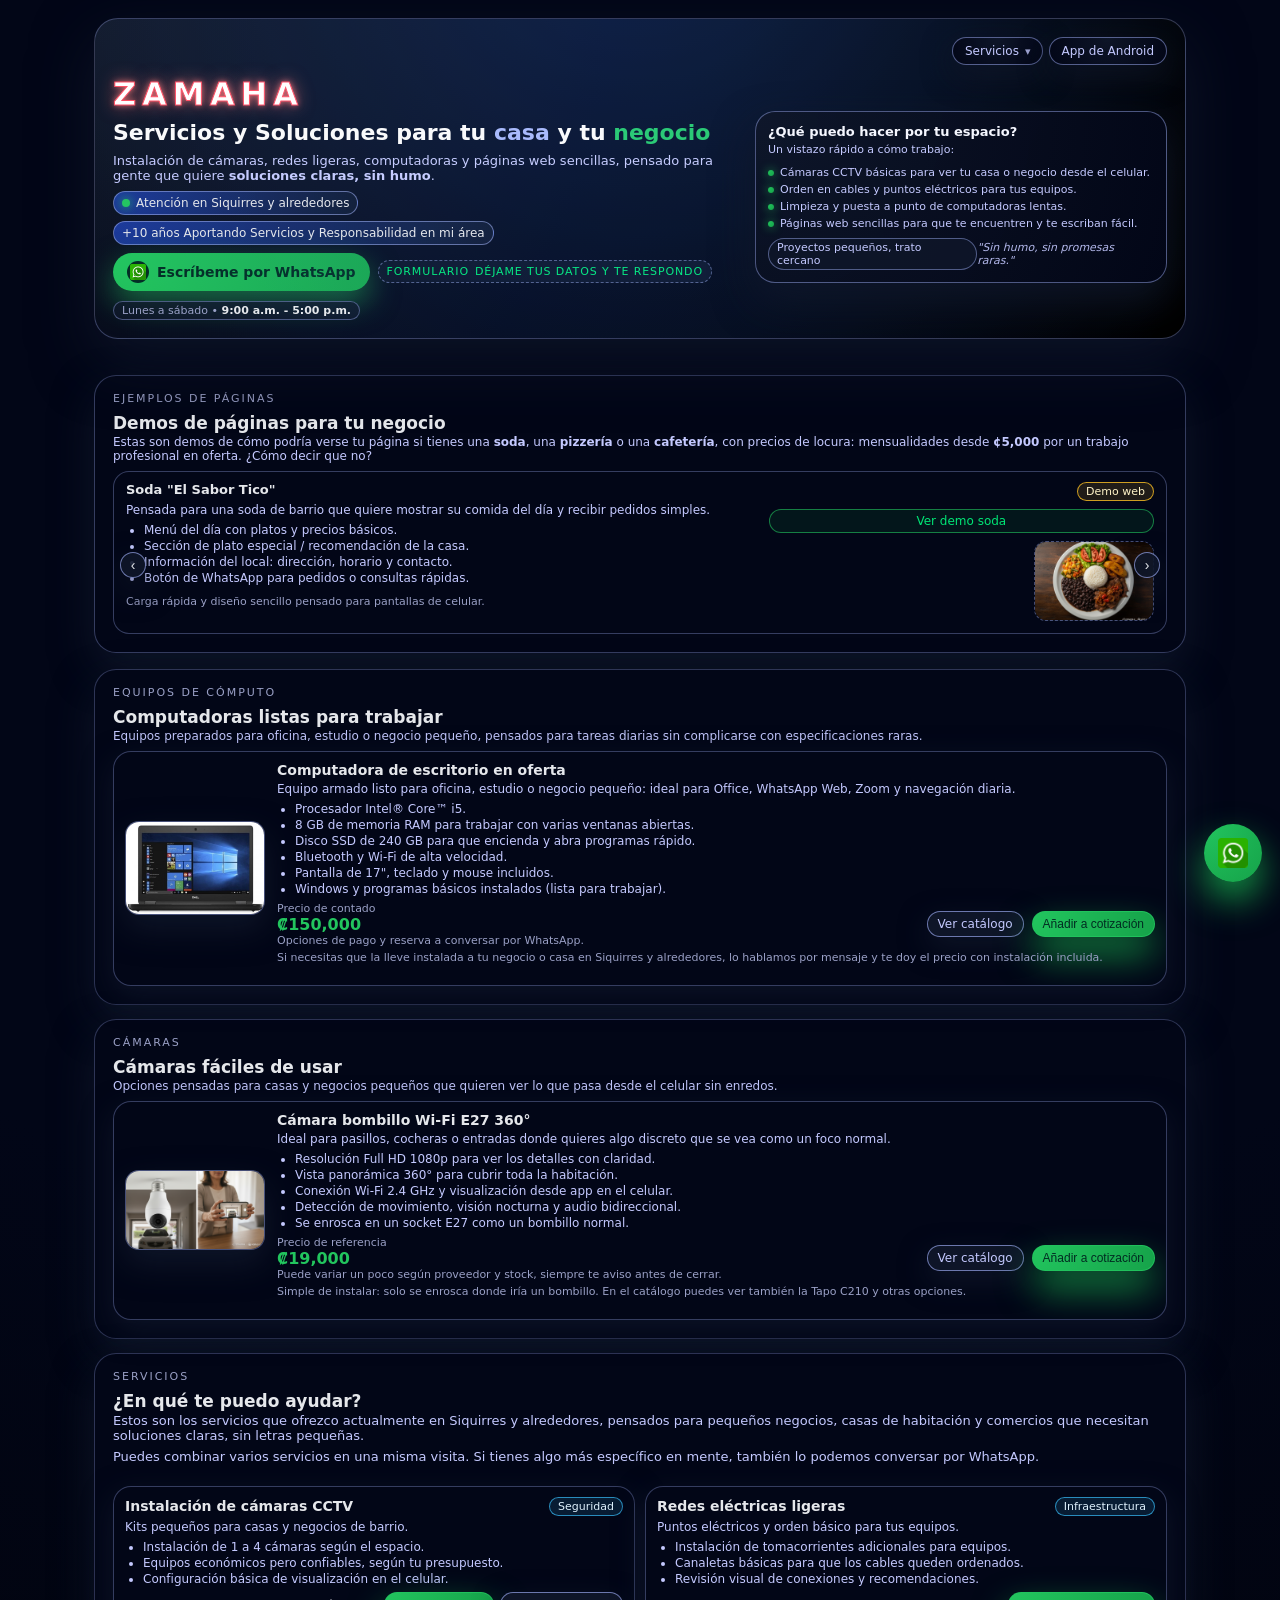
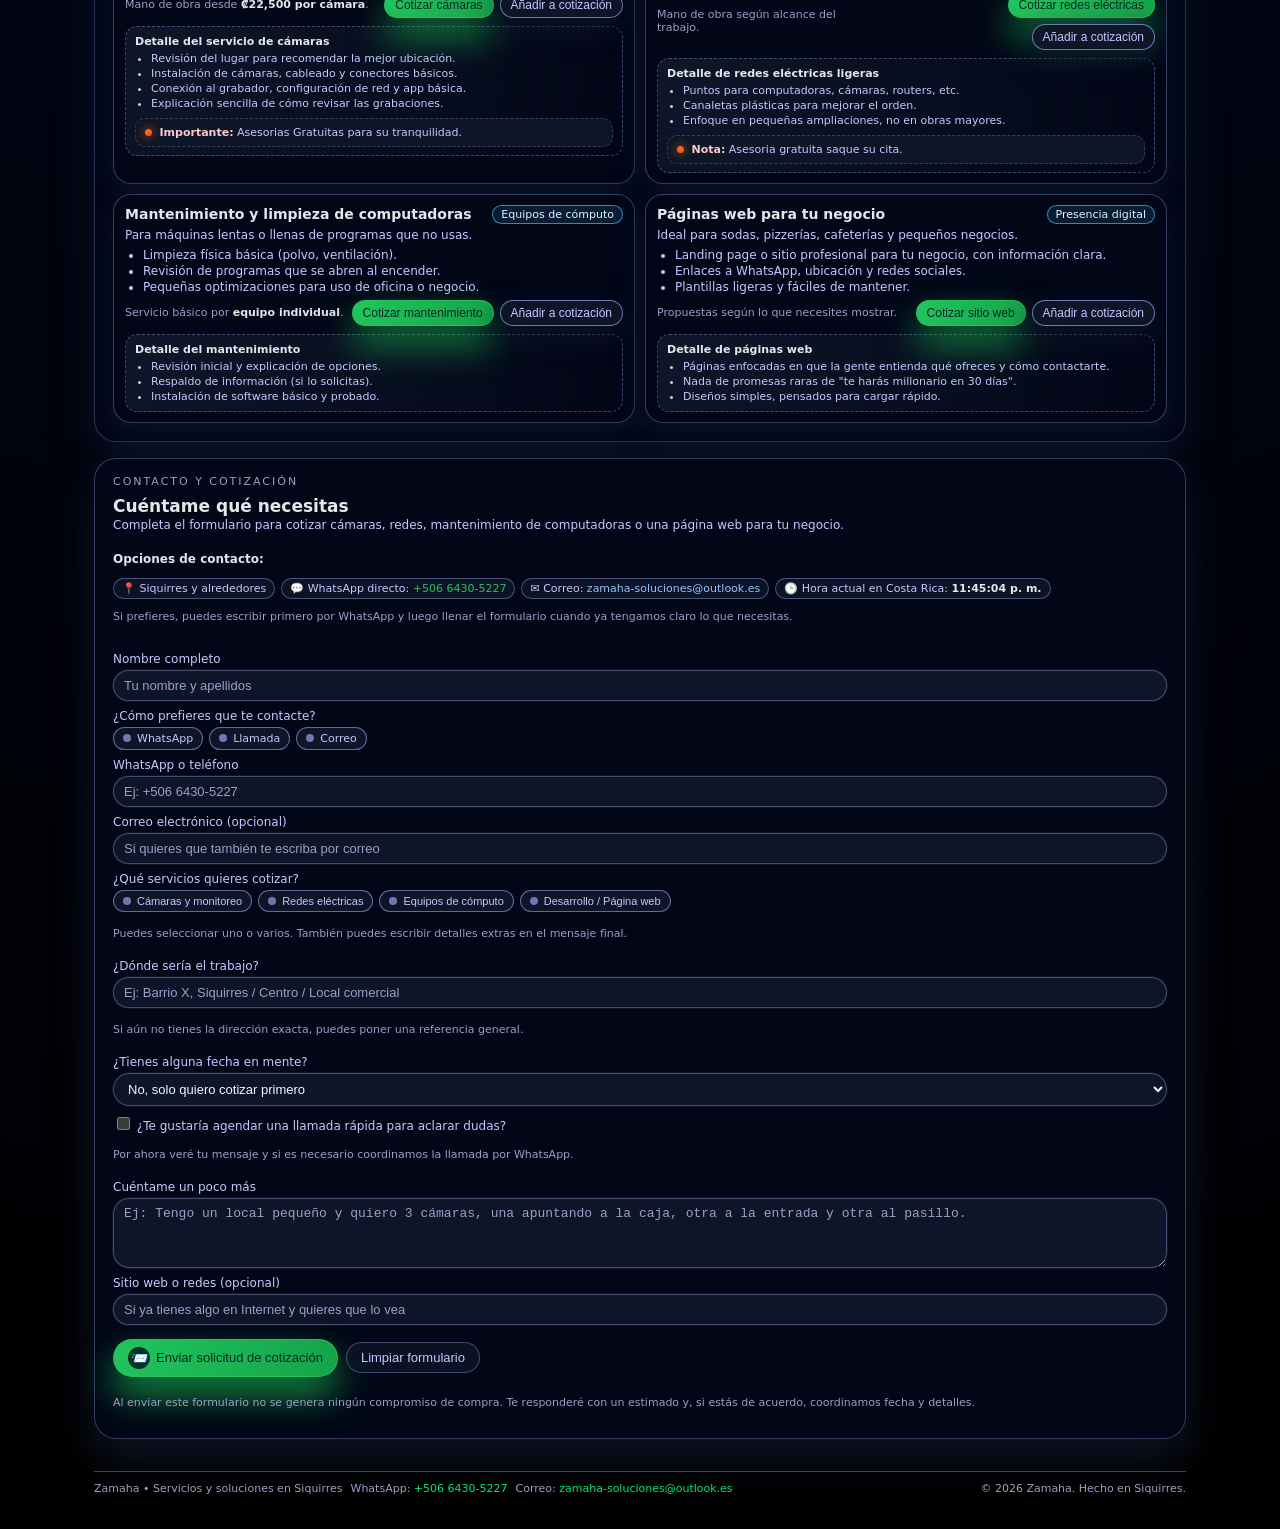
==== commit 2583f0b0: "index.html" ====
--- a/index.html
+++ b/index.html
@@ -1487,7 +1487,7 @@
                 <span>Atención en Siquirres y alrededores</span>
               </div>
               <div class="hero-badge">
-                <span>+10 años entre cocina, cables y proyectos locos</span>
+                <span>+10 años Aportando Servicios y Responsabilidad en mi área</span>
               </div>
             </div>
 
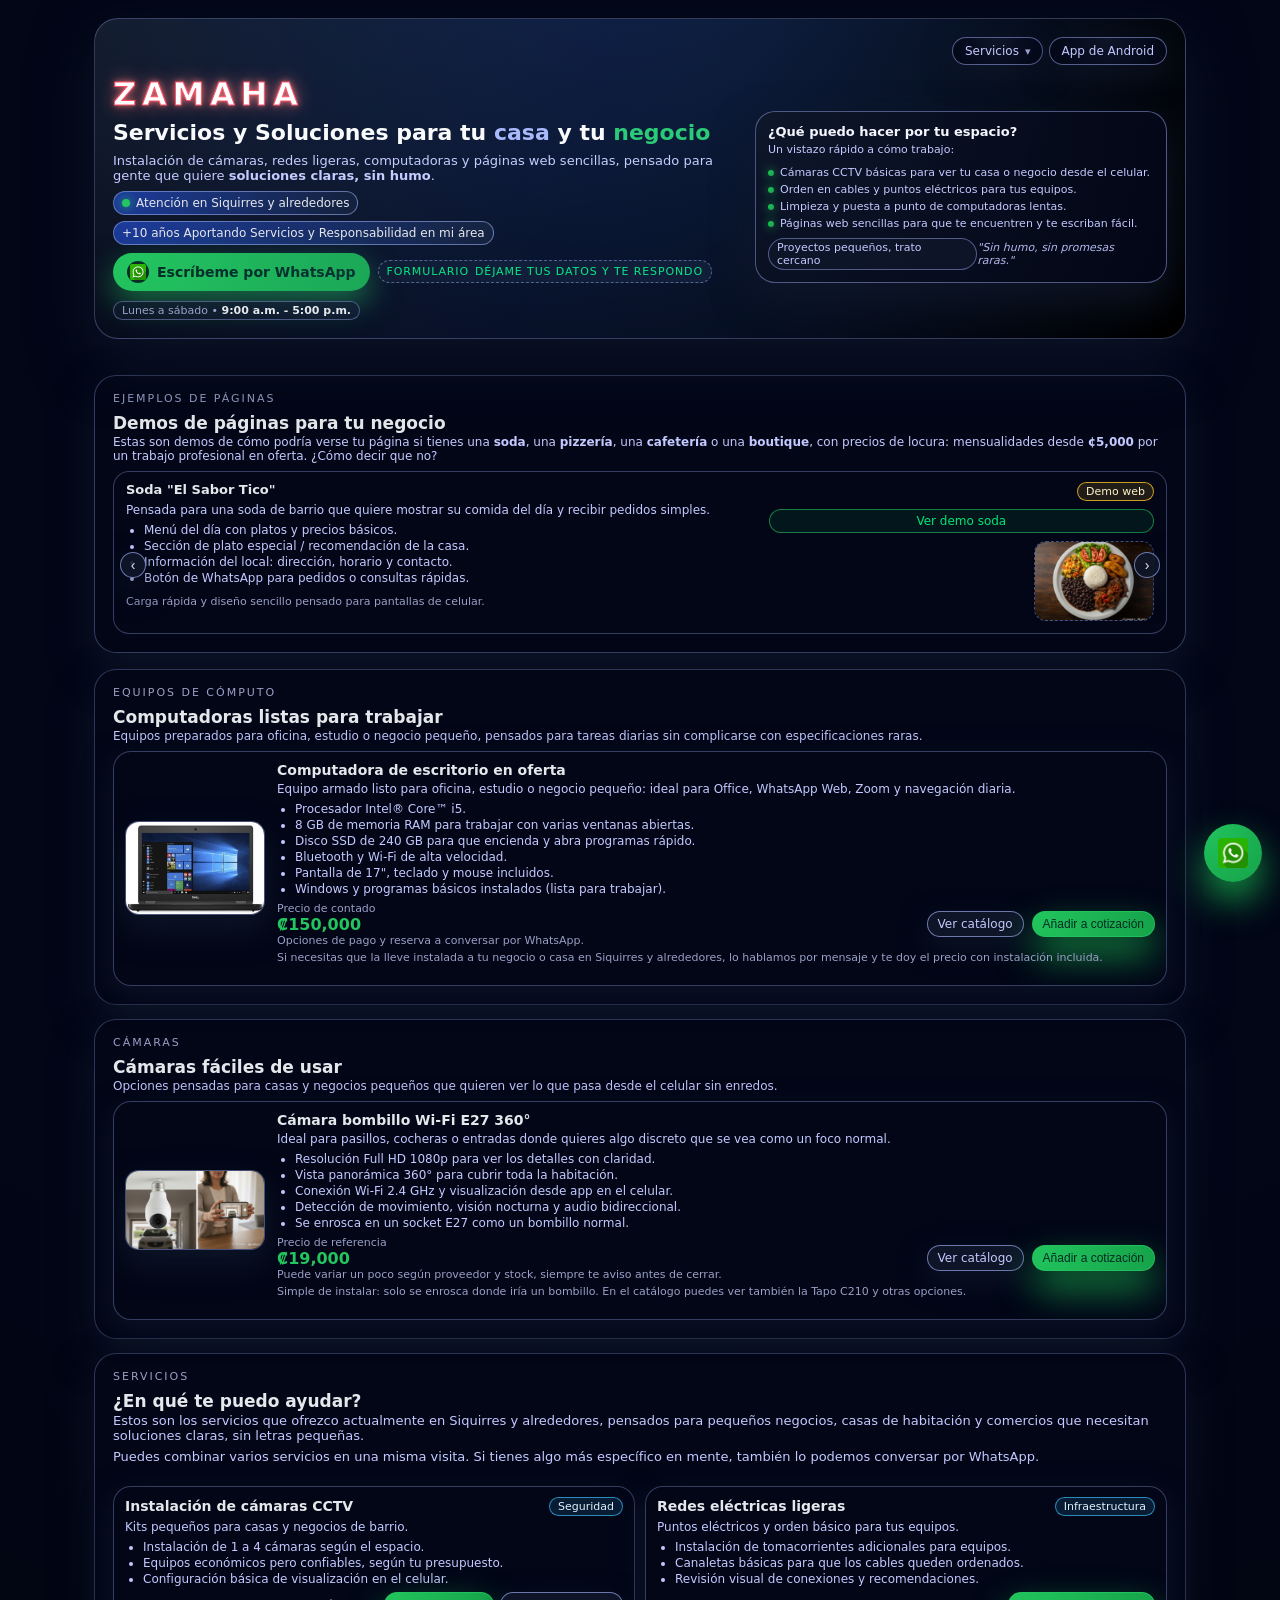
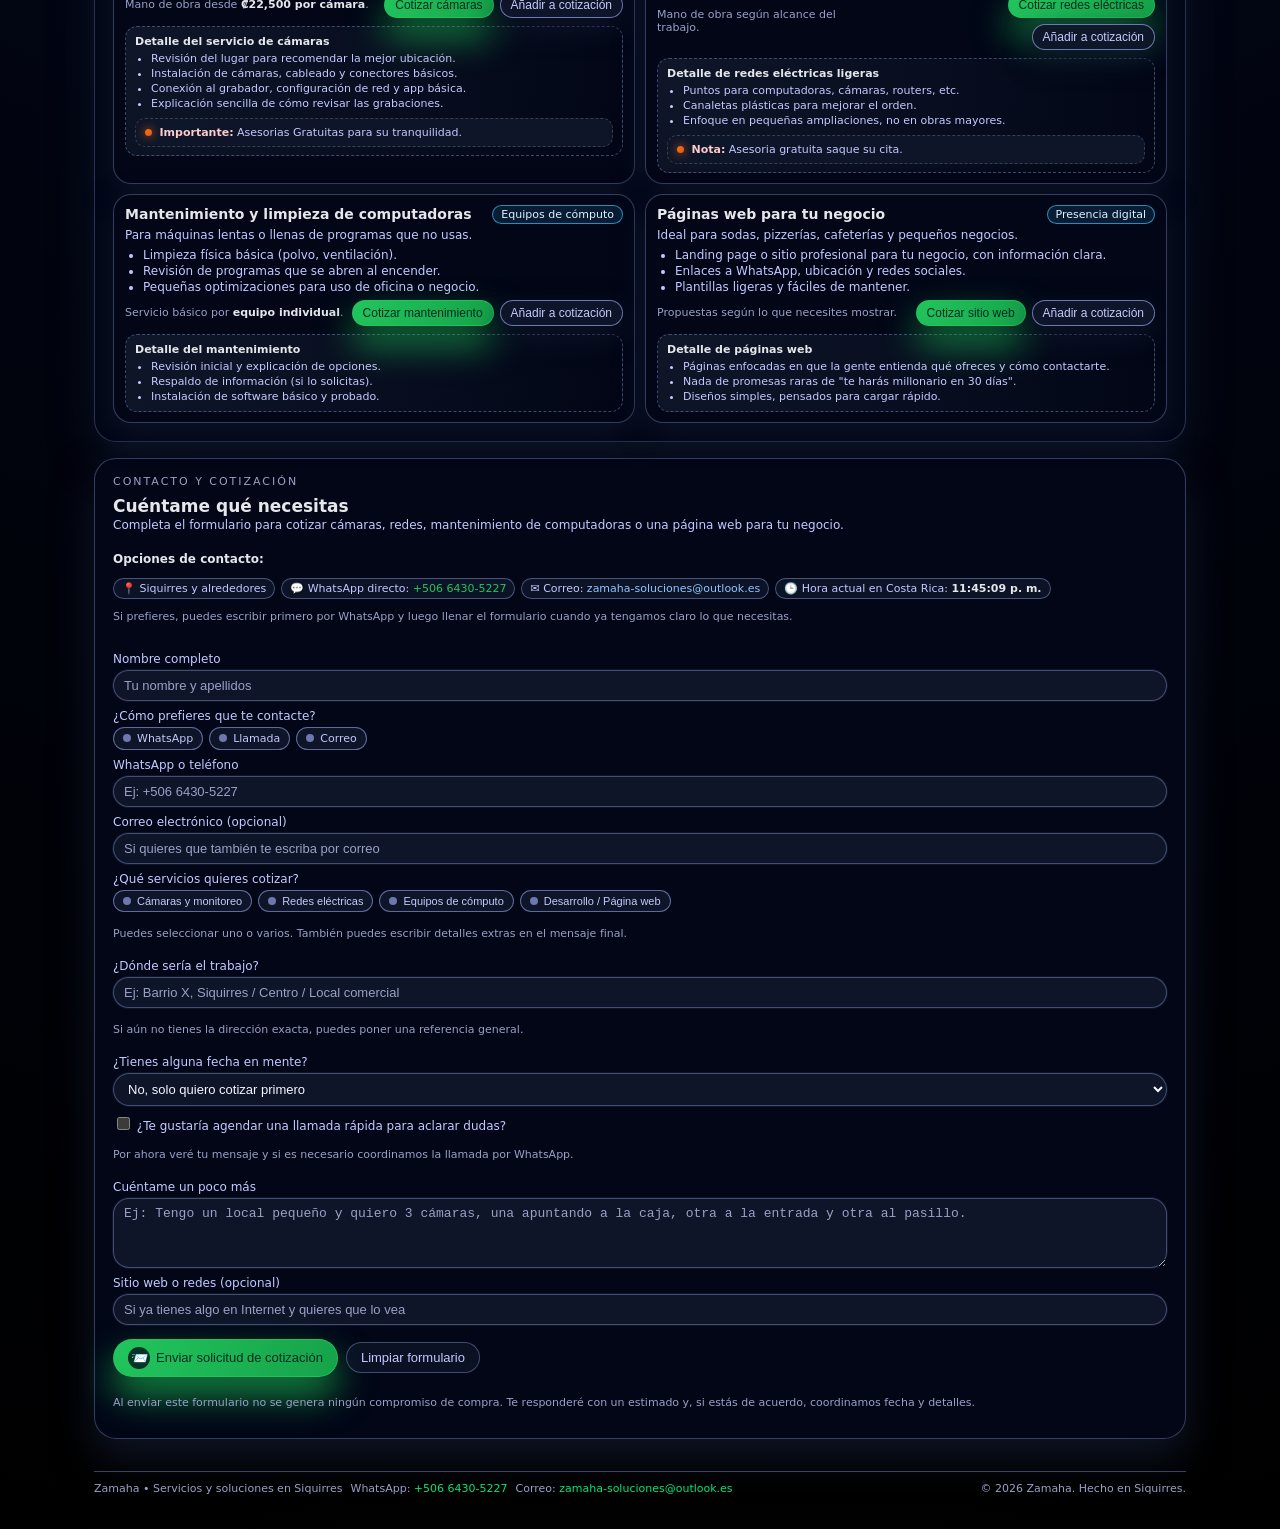
==== commit 4840e6e8: "Add files via upload" ====
--- a/index.html
+++ b/index.html
@@ -1540,8 +1540,8 @@
       <h2 class="section-title">Demos de páginas para tu negocio</h2>
       <p class="section-subtitle">
         Estas son demos de cómo podría verse tu página si tienes una
-        <strong>soda</strong>, una <strong>pizzería</strong> o una
-        <strong>cafetería</strong>, con precios de locura: mensualidades desde
+        <strong>soda</strong>, una <strong>pizzería</strong>, una
+        <strong>cafetería</strong> o una <strong>boutique</strong>, con precios de locura: mensualidades desde
         <strong>¢5,000</strong> por un trabajo profesional en oferta.
         ¿Cómo decir que no?
       </p>
@@ -1653,6 +1653,42 @@
                      data-alt="Cafetería Café del Barrio">
                   <img src="coffee-table-1.jpg"
                        alt="Cafetería Café del Barrio"
+                       class="carousel-image-preview" />
+                </div>
+              </div>
+            </div>
+          </div>
+
+          <!-- Slide 4: Boutique -->
+          <div class="carousel-slide">
+            <div class="carousel-content">
+              <div class="carousel-main">
+                <div class="carousel-title-row">
+                  <h3 class="carousel-title">Boutique "Línea Elegante"</h3>
+                </div>
+                <p class="carousel-text">
+                  Demo pensada para una tienda de bolsos y carteras: femenina, formal y lista para vender en línea.
+                </p>
+                <ul class="carousel-bullets">
+                  <li>Catálogo con búsqueda, filtros y ordenamiento.</li>
+                  <li>Carrito lateral con totales y cantidades (se guarda solo).</li>
+                  <li>Checkout simulado + pedido directo por WhatsApp con el resumen.</li>
+                  <li>Diseño limpio y profesional para marcas femeninas.</li>
+                </ul>
+                <p class="example-note">
+                  Ideal para emprendedoras que quieren vender por catálogo web sin complicarse.
+                </p>
+              </div>
+              <div class="carousel-side">
+                <span class="carousel-badge">Demo web</span>
+                <a href="boutique.html" class="example-link carousel-demo-link" target="_blank">
+                  <span>Ver demo boutique</span>
+                </a>
+                <div class="carousel-image-placeholder"
+                     data-full="zamaha-logo.png"
+                     data-alt="Demo Boutique de bolsos y carteras">
+                  <img src="zamaha-logo.png"
+                       alt="Demo Boutique de bolsos y carteras"
                        class="carousel-image-preview" />
                 </div>
               </div>
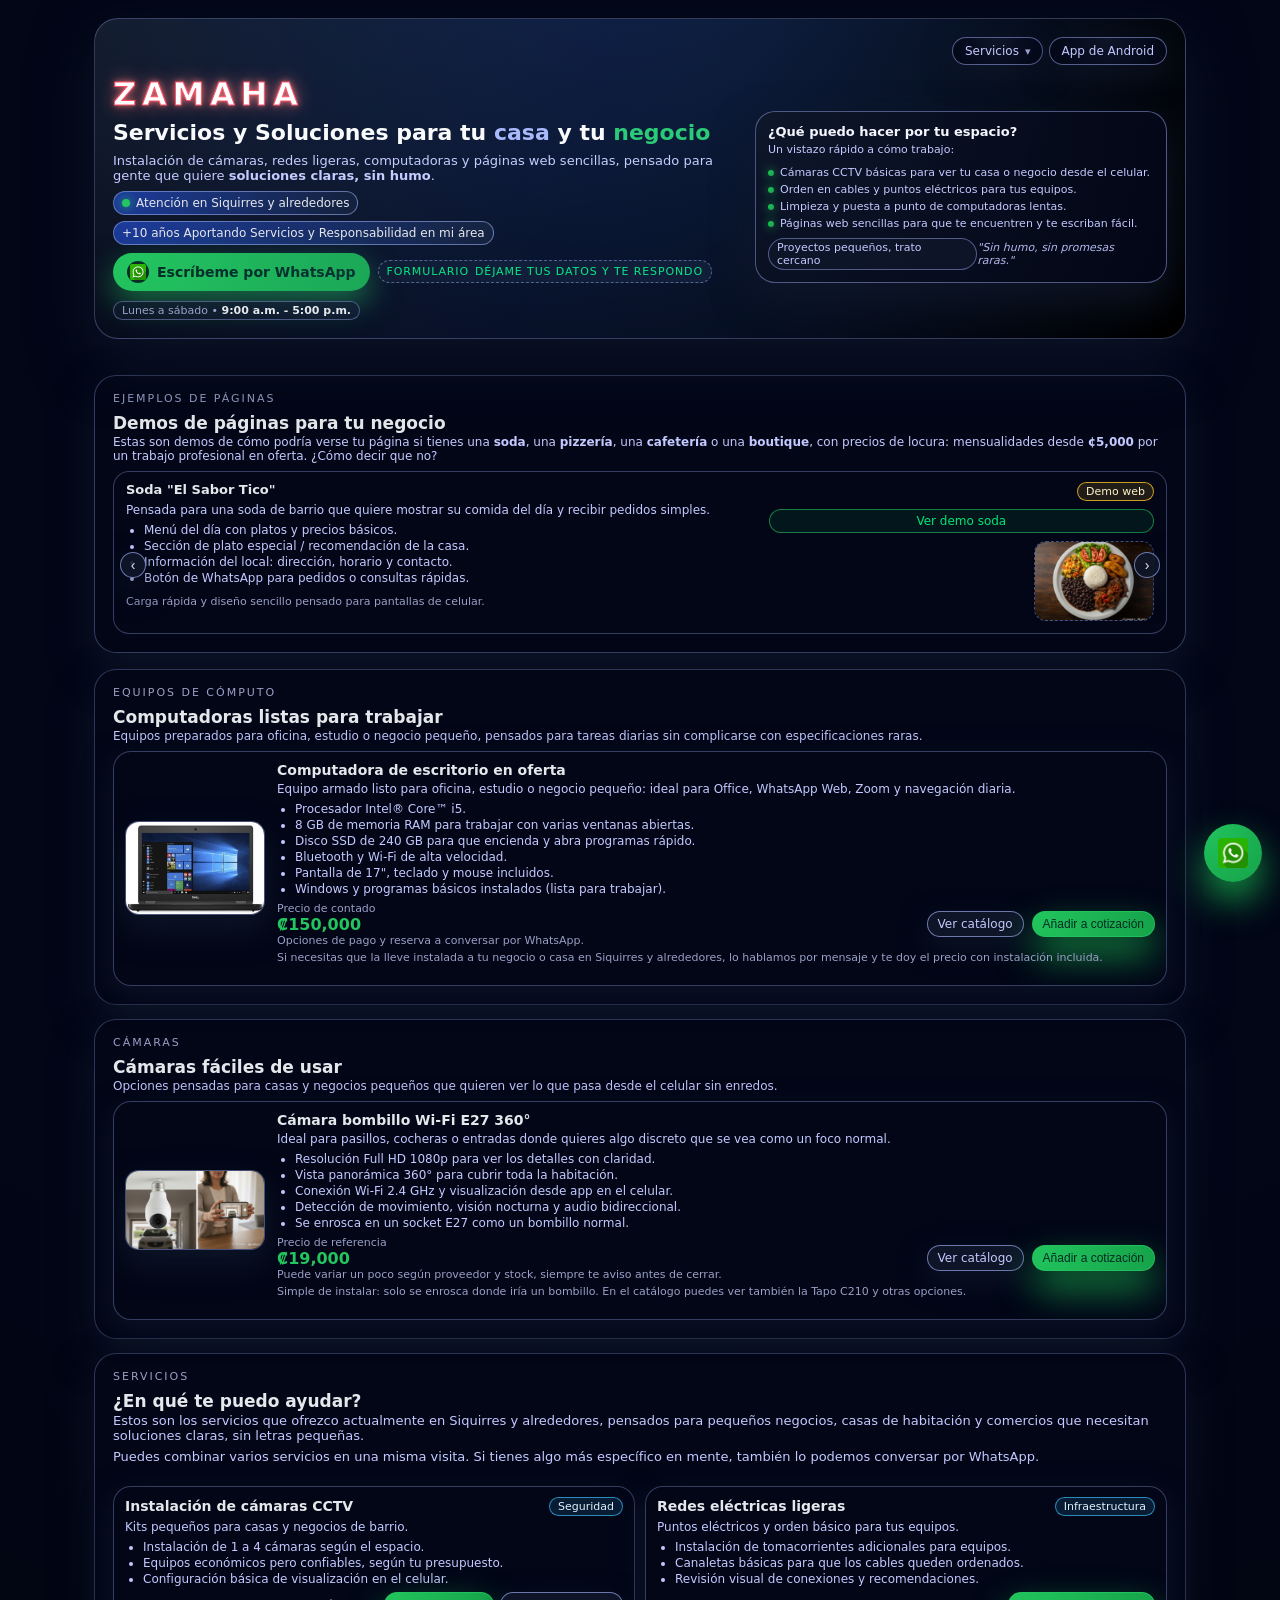
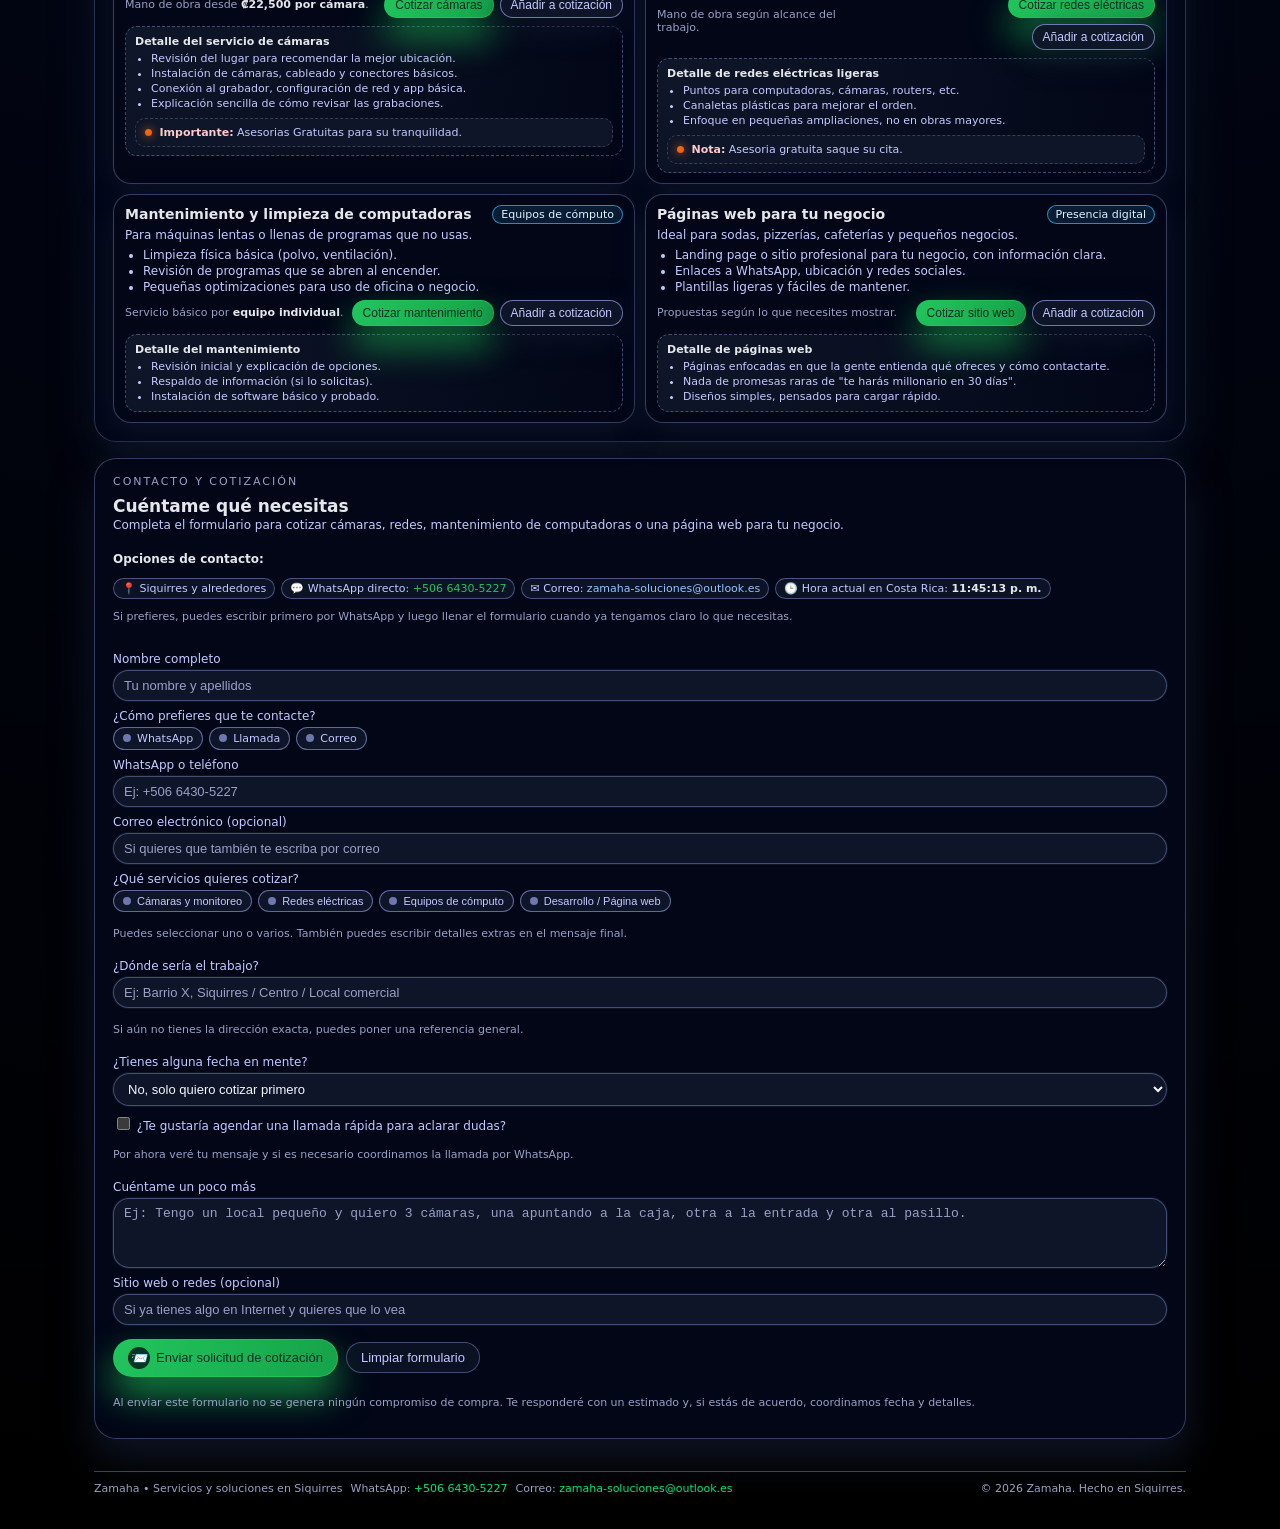
==== commit ecdc2eda: "Add files via upload" ====
--- a/index.html
+++ b/index.html
@@ -1685,9 +1685,9 @@
                   <span>Ver demo boutique</span>
                 </a>
                 <div class="carousel-image-placeholder"
-                     data-full="zamaha-logo.png"
+                     data-full="boutique-bag.svg"
                      data-alt="Demo Boutique de bolsos y carteras">
-                  <img src="zamaha-logo.png"
+                  <img src="boutique-bag.svg"
                        alt="Demo Boutique de bolsos y carteras"
                        class="carousel-image-preview" />
                 </div>
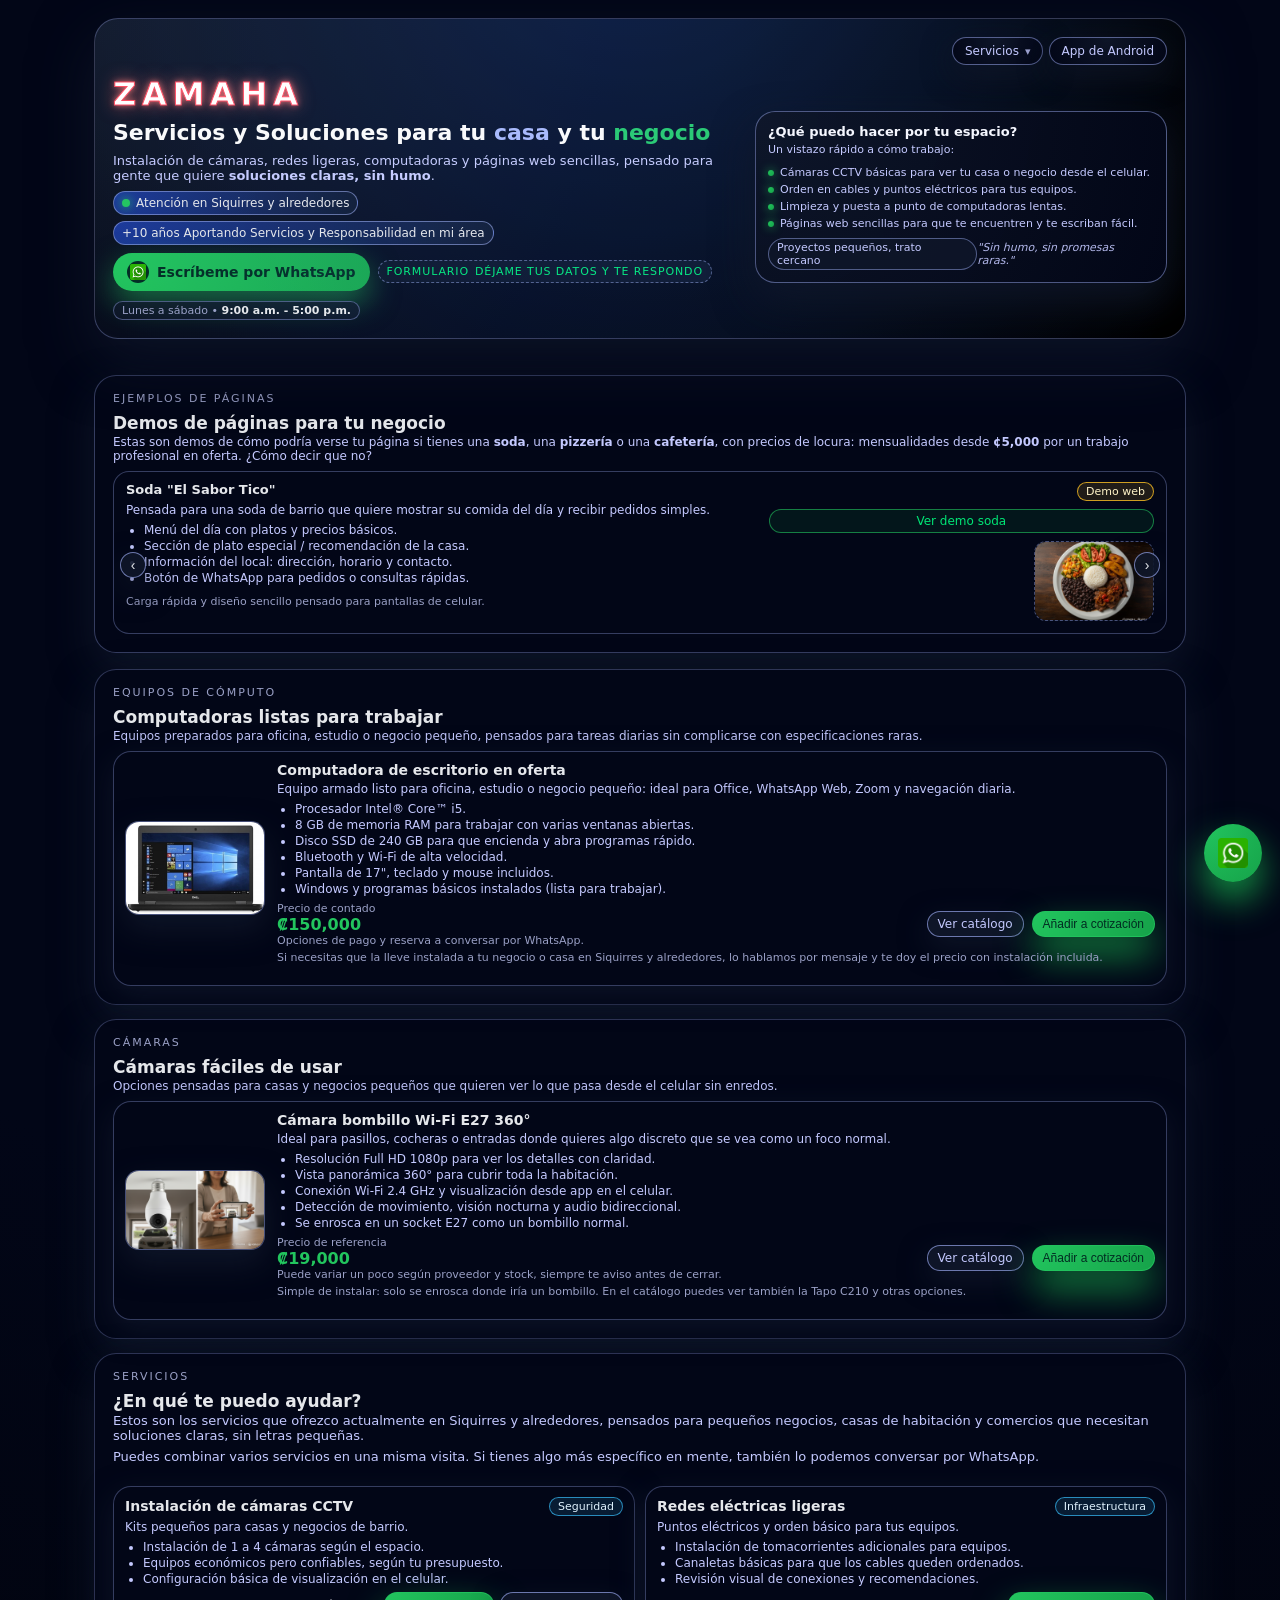
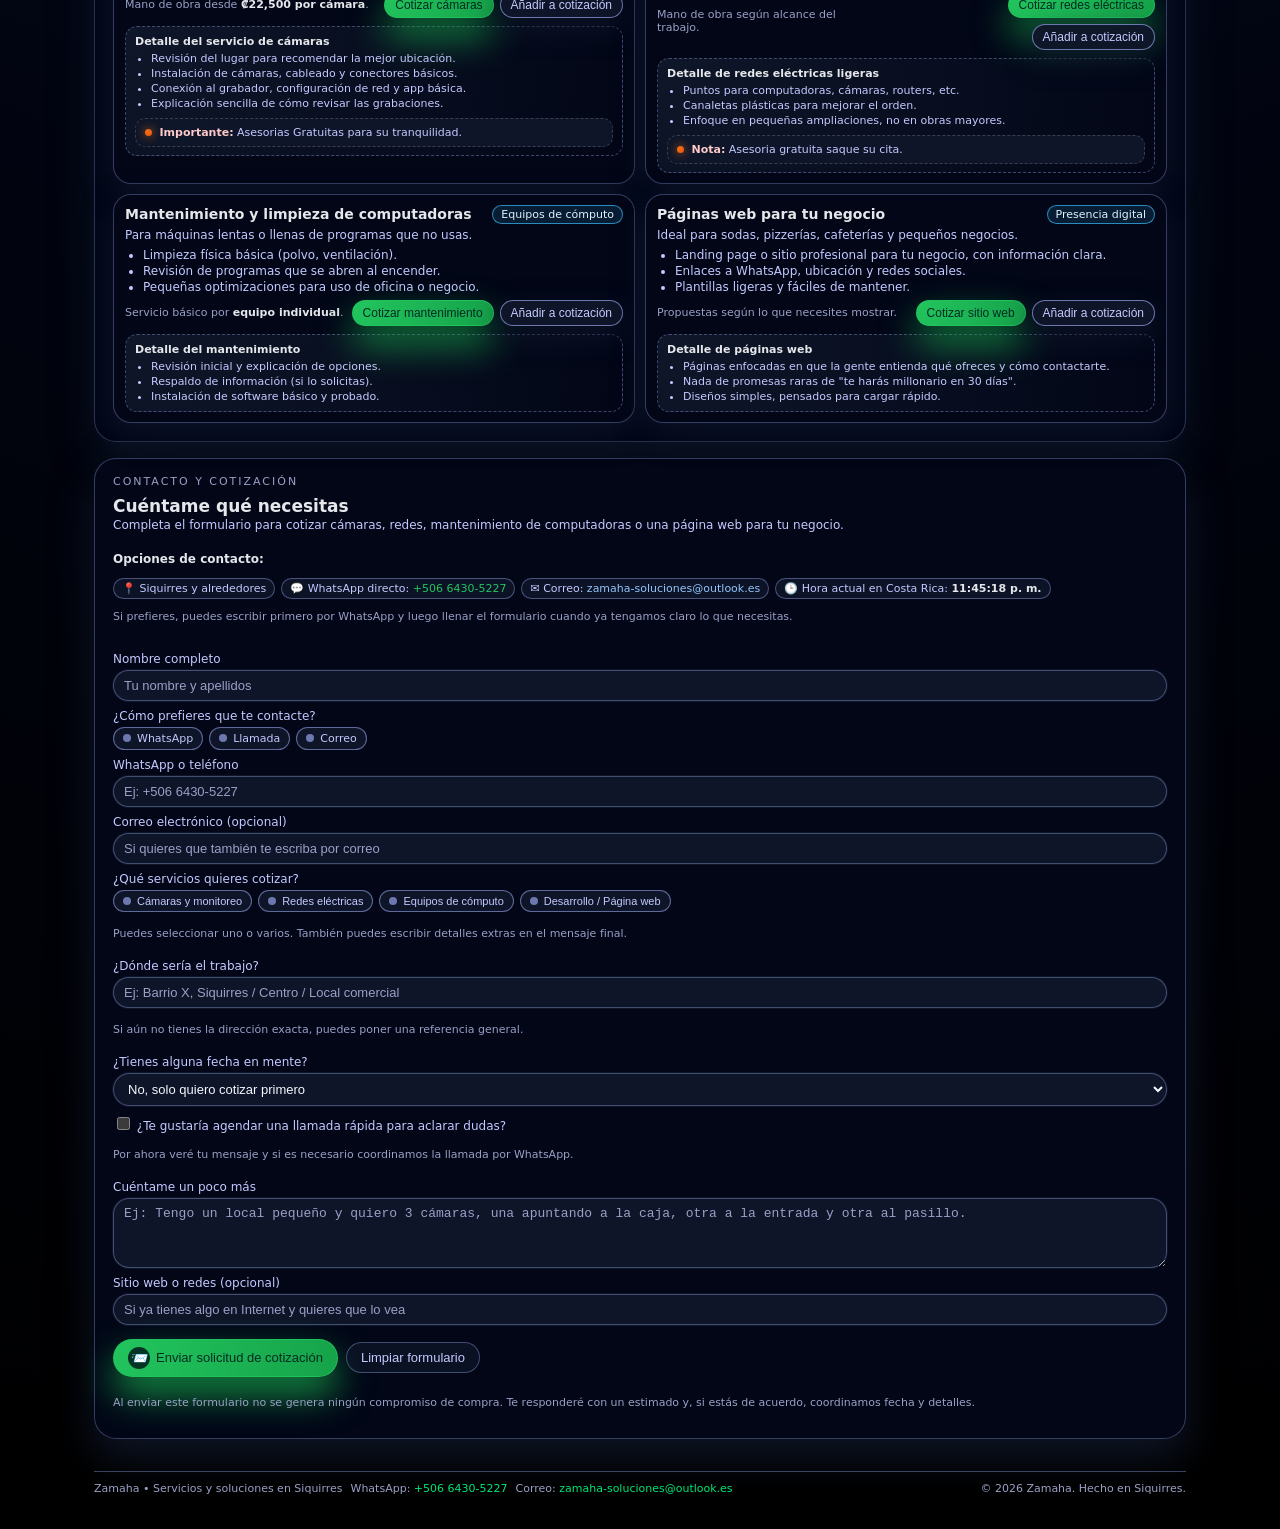
==== commit ad6a555f: "Add files via upload" ====
--- a/index.html
+++ b/index.html
@@ -1540,8 +1540,8 @@
       <h2 class="section-title">Demos de páginas para tu negocio</h2>
       <p class="section-subtitle">
         Estas son demos de cómo podría verse tu página si tienes una
-        <strong>soda</strong>, una <strong>pizzería</strong>, una
-        <strong>cafetería</strong> o una <strong>boutique</strong>, con precios de locura: mensualidades desde
+        <strong>soda</strong>, una <strong>pizzería</strong> o una
+        <strong>cafetería</strong>, con precios de locura: mensualidades desde
         <strong>¢5,000</strong> por un trabajo profesional en oferta.
         ¿Cómo decir que no?
       </p>
@@ -1653,42 +1653,6 @@
                      data-alt="Cafetería Café del Barrio">
                   <img src="coffee-table-1.jpg"
                        alt="Cafetería Café del Barrio"
-                       class="carousel-image-preview" />
-                </div>
-              </div>
-            </div>
-          </div>
-
-          <!-- Slide 4: Boutique -->
-          <div class="carousel-slide">
-            <div class="carousel-content">
-              <div class="carousel-main">
-                <div class="carousel-title-row">
-                  <h3 class="carousel-title">Boutique "Línea Elegante"</h3>
-                </div>
-                <p class="carousel-text">
-                  Demo pensada para una tienda de bolsos y carteras: femenina, formal y lista para vender en línea.
-                </p>
-                <ul class="carousel-bullets">
-                  <li>Catálogo con búsqueda, filtros y ordenamiento.</li>
-                  <li>Carrito lateral con totales y cantidades (se guarda solo).</li>
-                  <li>Checkout simulado + pedido directo por WhatsApp con el resumen.</li>
-                  <li>Diseño limpio y profesional para marcas femeninas.</li>
-                </ul>
-                <p class="example-note">
-                  Ideal para emprendedoras que quieren vender por catálogo web sin complicarse.
-                </p>
-              </div>
-              <div class="carousel-side">
-                <span class="carousel-badge">Demo web</span>
-                <a href="boutique.html" class="example-link carousel-demo-link" target="_blank">
-                  <span>Ver demo boutique</span>
-                </a>
-                <div class="carousel-image-placeholder"
-                     data-full="boutique-bag.svg"
-                     data-alt="Demo Boutique de bolsos y carteras">
-                  <img src="boutique-bag.svg"
-                       alt="Demo Boutique de bolsos y carteras"
                        class="carousel-image-preview" />
                 </div>
               </div>
